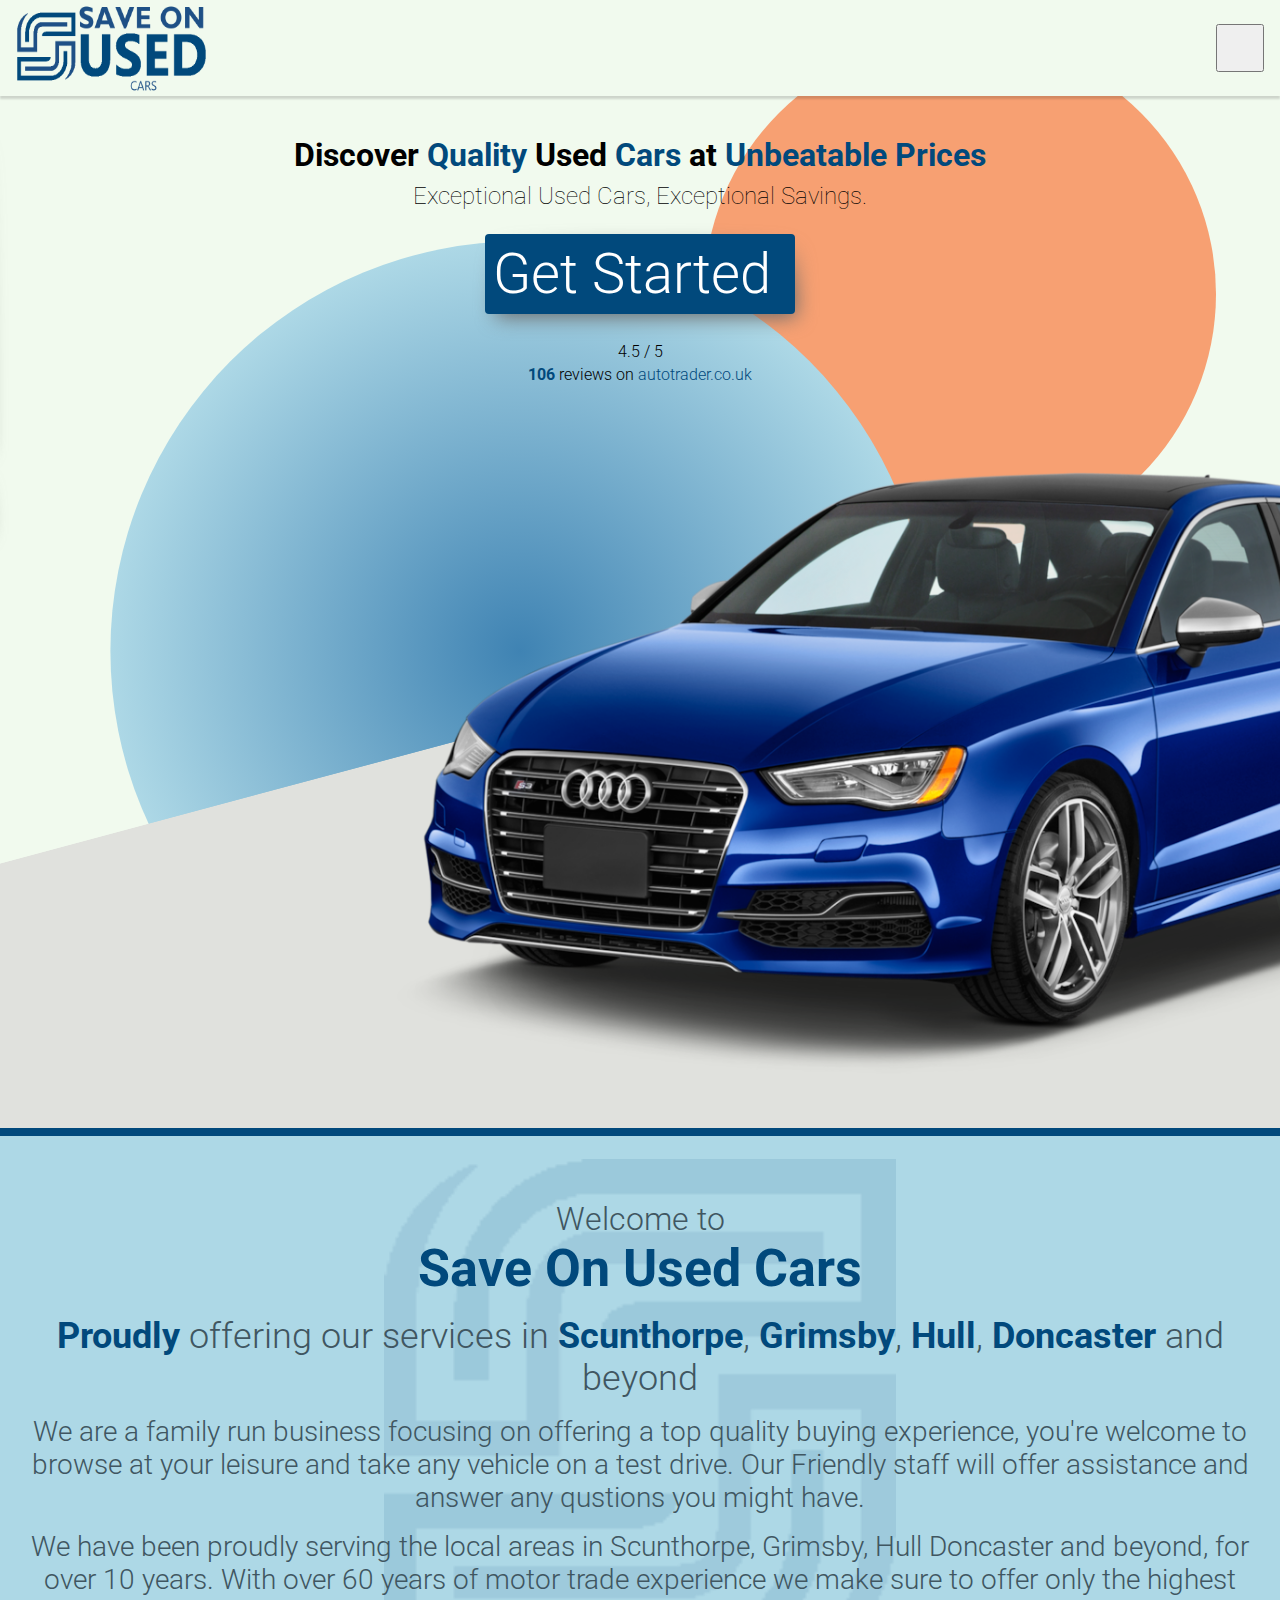
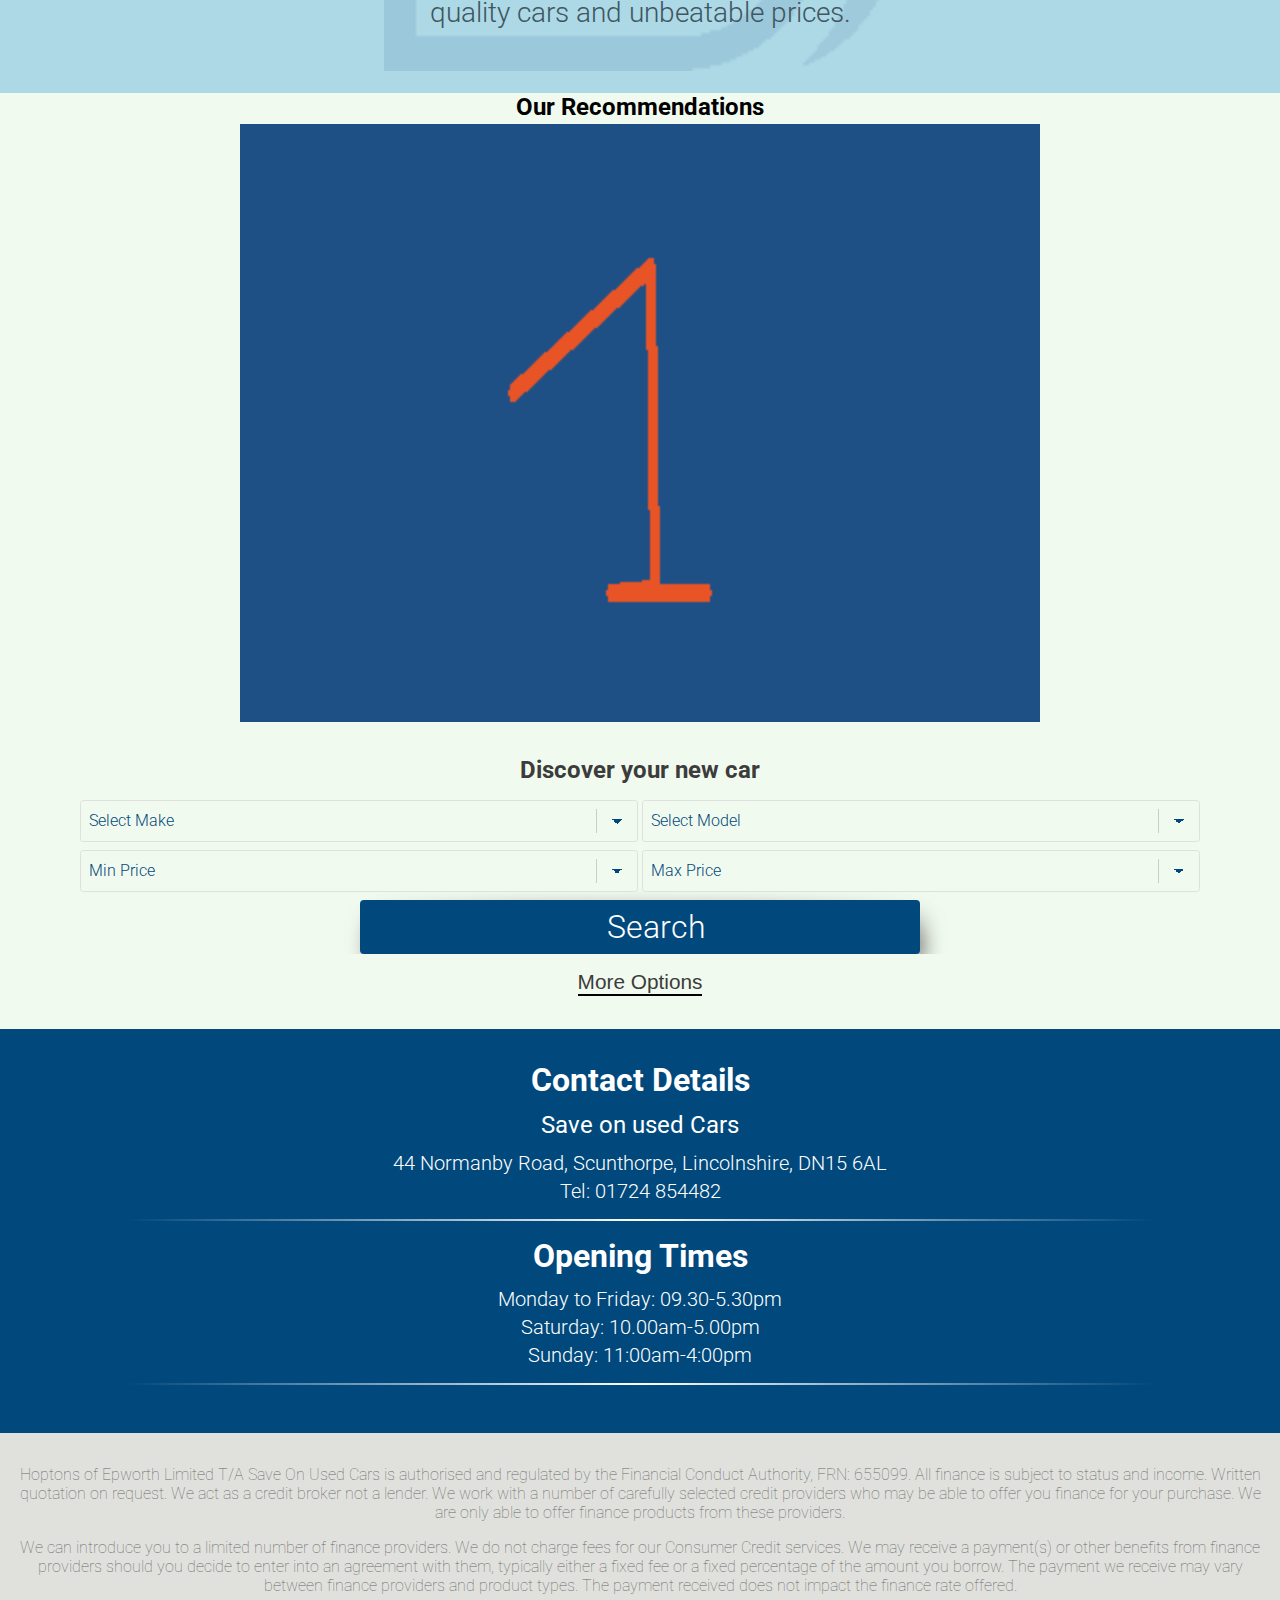
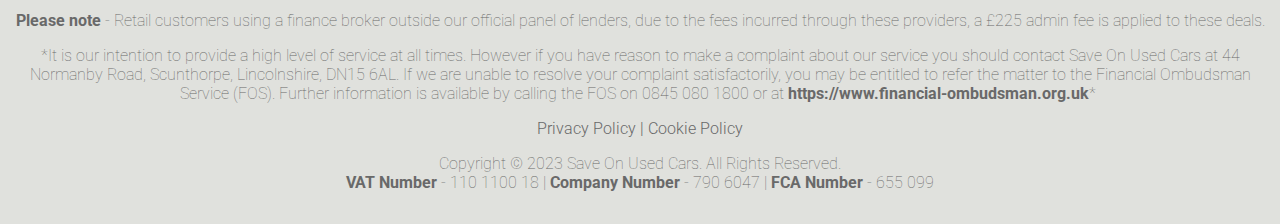
==== index.html @ ed20d9c0 "Created a way to load in and split json data into arrays of objects later used to initialise and dec" ====
<!DOCTYPE html>
<html lang="en">
  <head>
    <meta charset="UTF-8" />
    <meta name="viewport" content="width=device-width, initial-scale=1.0" />
    <title>Home</title>
    <link rel="stylesheet" href="./css/main.css" />
    <script type="module" src="./js/main.js" defer></script>
    <script type="module" src="./js/index.js" defer></script>
    <link
      rel="stylesheet"
      href="https://cdnjs.cloudflare.com/ajax/libs/font-awesome/6.4.0/css/all.min.css"
      integrity="sha512-iecdLmaskl7CVkqkXNQ/ZH/XLlvWZOJyj7Yy7tcenmpD1ypASozpmT/E0iPtmFIB46ZmdtAc9eNBvH0H/ZpiBw=="
      crossorigin="anonymous"
      referrerpolicy="no-referrer"
    />
  </head>
  <body>
    <main>
      <section class="heroSection">
        <div class="heroDecorations">
          <svg
            class="circleOne"
            viewBox="0 0 100 100"
            xmlns="http://www.w3.org/2000/svg"
          >
            <circle cx="50" cy="50" r="50" fill="#f7a072" />
          </svg>
        </div>
        <div class="heroHeadline">
          <h1>
            Discover <strong>Quality</strong> Used <strong>Cars</strong> at
            <strong>Unbeatable Prices</strong>
          </h1>
        </div>
        <div class="heroSubline">
          <h2>Exceptional Used Cars, Exceptional Savings.</h2>
        </div>
        <button class="heroCTAButton" href="#carSearchForm">
          <span>Get Started</span><i class="fa-solid fa-arrow-right-long"></i>
        </button>
        <div class="heroReviews">
          <div class="heroReviewsStars">
            <span class="numberOfStars"
              ><i class="fa-solid fa-star"></i><i class="fa-solid fa-star"></i
              ><i class="fa-solid fa-star"></i><i class="fa-solid fa-star"></i
              ><i class="fa-solid fa-star-half-stroke"></i
            ></span>
          </div>
          <div class="heroReviewsRating">
            <span class="ratings">4.5 / 5</span>
          </div>
          <div class="heroReviewsSiteNumber">
            <span class="reviewNumber"><strong>106</strong> reviews on </span
            ><a
              class="websiteLink"
              href="https://www.autotrader.co.uk/dealers/lincolnshire/scunthorpe/saveonusedcars-co-uk-140062#reviews-container"
              >autotrader.co.uk</a
            >
          </div>
        </div>
        <div class="heroImage">
          <img src="./img/BlueAudiS3.png" alt="Blue Audi S3" />
          <svg
            class="circleOne"
            viewBox="0 0 100 100"
            xmlns="http://www.w3.org/2000/svg"
          >
            <defs>
              <radialGradient
                id="myGradient"
                cx="50%"
                cy="50%"
                r="50%"
                fx="50%"
                fy="50%"
              >
                <stop offset="0%" style="stop-color: #044a7b" />
                <stop offset="0%" style="stop-color: #3f83b3" />
                <stop offset="100%" style="stop-color: #add8e6" />
              </radialGradient>
            </defs>
            <circle cx="50" cy="50" r="40" fill="url(#myGradient)" />
          </svg>
          <svg
            class="rectangleOne"
            viewBox="0 0 100 100"
            xmlns="http://www.w3.org/2000/svg"
          >
            <rect width="100px" height="100px" fill="#e0e1dd" />
          </svg>
        </div>
      </section>
      <section class="aboutUsSection">
        <div class="aboutDecorations">
          <img src="./img/SLogo.png" alt="SOUCLogo" />
        </div>
        <h1>
          <span>Welcome to</span><br />
          <strong>Save On Used Cars</strong>
        </h1>
        <h2>
          <strong>Proudly</strong> offering our services in
          <strong>Scunthorpe</strong>, <strong>Grimsby</strong>,
          <strong>Hull</strong>, <strong>Doncaster</strong> and beyond
        </h2>
        <p>
          We are a family run business focusing on offering a top quality buying
          experience, you're welcome to browse at your leisure and take any
          vehicle on a test drive. Our Friendly staff will offer assistance and
          answer any qustions you might have.
        </p>
        <p>
          We have been proudly serving the local areas in Scunthorpe, Grimsby,
          Hull Doncaster and beyond, for over 10 years. With over 60 years of
          motor trade experience we make sure to offer only the highest quality
          cars and unbeatable prices.
        </p>
      </section>
      <section class="carCarouselSection">
        <h2>Our Recommendations</h2>
        <div class="carCarousel" data-carousel>
          <button
            class="carousel-button carousel-button-left"
            data-carousel-button="prev"
          >
            <i class="fa-solid fa-chevron-left"></i>
          </button>
          <button
            class="carousel-button carousel-button-right"
            data-carousel-button="next"
          >
            <i class="fa-solid fa-chevron-right"></i>
          </button>
          <ul data-slides class="carousel"></ul>
        </div>
      </section>
      <section class="carSearchSection">
        <h2 class="carSearchHeader">Discover your new car</h2>
        <form action="" id="carSearchForm" class="carSearchForm"></form>
        <button class="carSearchMoreOptionsButton" optionsShown="false">
          More Options
        </button>
      </section>
      <section class="contactSection" id="contact">
        <div class="contactDetails">
          <h2>Contact Details</h2>
          <h3>Save on used Cars</h3>
          <p>44 Normanby Road, Scunthorpe, Lincolnshire, DN15 6AL</p>
          <p>Tel: 01724 854482</p>
        </div>
        <div class="openingTimes">
          <h2>Opening Times</h2>
          <p>Monday to Friday: 09.30-5.30pm</p>
          <p>Saturday: 10.00am-5.00pm</p>
          <p>Sunday: 11:00am-4:00pm</p>
        </div>
      </section>
      <section class="googleMapsLocation"></section>
    </main>
  </body>
</html>
---- css/main.css ----
@import url("https://fonts.googleapis.com/css2?family=Roboto:wght@300;400;700&display=swap");

:root {
  /* COLORS */
  /* bright set: */
  --colour-feta-white: #f1faee;
  --colour-pearlbush-grey: #e0e1dd;
  --colour-indigo-dye-blue: #01497c;
  /* Dark set */
  --colour-riverbed-blue: #405661;
  --colour-marble-blue: #597081;
  /* Current Colours*/
  --colour-main: var(--colour-feta-white);
  --colour-primary: var(--colour-pearlbush-grey);
  --colour-secondary: var(--colour-indigo-dye-blue);
  --color-text-main: black;
  --color-text-primary: black;
  --color-text-secondary: white;
  /* Fonts */
  --font-sm: 1rem;
  --font-med: 1.5rem;
  --font-lrg: 2rem;
  --font-xl: 3rem;
  --font-xxl: 4rem;

  --font-family-default: "Roboto", sans-serif;
}

/* @media (prefers-color-scheme: dark) {
  body {
    --colour-main: var(--colour-riverbed-blue);
    --colour-primary: var(--colour-marble-blue);
    --colour-secondary: var(--colour-indigo-dye-blue);
  }
} */
*,
*::before,
*::after {
  margin: 0;
  padding: 0;
  box-sizing: border-box;
}
html {
  scroll-behavior: smooth;
}

body {
  background-color: var(--colour-main);
  font-size: 16px;
  font-family: var(--font-family-default);
  overflow-x: hidden;
  font-weight: 300;
}
body strong {
  font-weight: 700;
}
body h1 {
  font-size: var(--font-lrg);
}
body h2 {
  font-size: var(--font-med);
}
body p {
  font-size: var(--font-sm);
}
/* header styles */
header {
  position: relative;
  z-index: 20;
  box-shadow: 0 3px 2px rgba(0, 0, 0, 0.15);
}
header nav.navBar {
  background-color: var(--colour-main);
  position: relative;
  display: flex;
  align-items: center;
  justify-content: space-between;
  padding: 0.5rem 1rem;
  width: 100%;
  max-height: 6rem;
}
header nav.navBar div.navBarLogo {
  aspect-ratio: 291/141;
  max-height: 6rem;
  max-width: 12rem;
  width: 25%;
}
header nav.navBar div.navBarLogo img {
  width: 100%;
  height: 100%;
}
header nav.navBar button.navBarExpandButton {
  aspect-ratio: 1/1;
  max-width: 3rem;
  width: 100%;
}
ul.navLinks {
  position: absolute;
  z-index: 1;
  top: 100%;
  text-decoration: none;
  list-style: none;
  display: grid;
  grid-template-rows: 1fr 12fr;
  grid-auto-columns: 1fr;
  gap: 1rem;
  padding: 2rem 1rem;
  height: 100vh;
  width: 80%;
  left: -80%;
  background-color: var(--colour-primary);
  transition: left 0.25s linear;
}
ul.navLinks.open {
  left: 0;
}
ul.navLinks li {
  background: var(--colour-main);
  width: 100%;
  aspect-ratio: 1/1;
  border-radius: 0.3rem;
  position: relative;
  display: flex;
}
/* ul.navLinks li:first-child a,
ul.navLinks li:nth-child(3) a {
  align-items: ;
} */
ul.navLinks li:last-child {
  width: 100%;
  height: max(4rem, calc(4vw + 1rem));
  padding: 0.5rem;
  grid-column: span 3;
}
ul.navLinks li::before {
  content: "";
  position: absolute;
  inset: 5px;
  transform: translate(6px, 8px);
  z-index: -1;
  background: radial-gradient(ellipse at bottom, dimgray 70%, transparent);
  filter: blur(10px);
}
ul.navLinks li i.icon {
  position: absolute;
  inset: calc(60% - 7vw) 0 0 0;
  text-align: center;
  font-size: 7vw;
  color: var(--colour-secondary);
}

ul.navLinks li ul.navBarShowroomLinks {
  display: none;
}
ul.navLinks li a,
ul.navLinks li span {
  position: absolute;
  text-align: center;
  inset: 0;
  display: flex;
  align-items: end;
  justify-content: center;
  font-size: 4vw;
  color: var(--color-text-primary);
  font-weight: lighter;
  text-decoration: none;
  cursor: pointer;
}
ul.navLinks li span {
  align-items: center;
  font-size: max(4vw, var(--font-lrg));
}

/* end of header styles */

/* main styles */
main {
  position: relative;
  left: 0;
  transition: left 0.25s linear;
  min-height: 100vh;
  width: 100%;
  background: var(--colour-main);
}
main.navLinksisOpen {
  left: 80%;
}
main div.mainBlurMask {
  display: none;
  position: absolute;
  inset: 0;
  transition: opacity 0.25s;
  opacity: 0;
  z-index: 10;
  backdrop-filter: blur(4px);
}
main div.mainBlurMask.on {
  opacity: 1;
  display: block;
}
main div.headerLocationInfo {
  background-color: var(--colour-primary);
  width: 100%;
  height: fit-content;
  padding: 0.2rem;
  position: relative;
  z-index: 9;
}
main section.heroSection {
  height: fit-content;
  padding: 2rem 0.5rem;
  position: relative;
  display: flex;
  flex-direction: column;
  align-items: center;
  gap: 0.5rem;
  z-index: 5;
  overflow: hidden;
}
main section.heroSection div.heroDecorations {
  position: relative;
  z-index: -10;
}
main section.heroSection div.heroDecorations svg.circleOne {
  position: absolute;
  z-index: -5;
  width: 40vw;
  left: 5vw;
  top: -7vw;
}

main section.heroSection h2,
p {
  font-weight: lighter;
}
main section.heroSection h1 {
  font-weight: 5f00;
  text-align: center;
}
main section.heroSection h1 strong {
  font-weight: 700;
  color: var(--colour-indigo-dye-blue);
}
main section.heroSection h2 {
  text-align: center;
  padding: 0 0.5rem;
}
main section.heroSection button.heroCTAButton {
  position: relative;
  max-width: 25rem;
  height: max(4rem, calc(4vw + 1rem));
  max-height: 5.25rem;
  padding: 4vw 0.5rem;
  margin-top: 1rem;
  font-size: max(var(--font-lrg), calc(4vw + 1rem));
  font-family: var(--font-family-default);
  font-weight: 300;
  border: none;
  background: var(--colour-secondary);
  color: var(--color-text-secondary);
  border-radius: 4px;
  display: flex;
  gap: 1rem;
  align-items: center;
  transition: all 0.3s linear;
  cursor: pointer;
}
@media screen and (min-width: 64rem) {
  main section.heroSection button.heroCTAButton {
    font-size: 3.5rem;
    padding: 2.5rem 0.5rem;
  }
}
main section.heroSection button.heroCTAButton::before {
  content: "";
  position: absolute;
  inset: 5px;
  transform: translate(6px, 8px);
  z-index: -1;
  background: radial-gradient(ellipse at bottom, dimgray 70%, transparent);
  filter: blur(10px);
}
main section.heroSection button.heroCTAButton:hover {
  background-color: #405661;
  scale: 1.1;
}
main section.heroSection div.heroReviews {
  margin-top: 1rem;
  font-size: var(--font-sm);
  display: flex;
  flex-direction: column;
  align-items: center;
  gap: 0.25rem;
}
main section.heroSection div.heroReviews span.numberOfStars {
  color: orange;
}
main
  section.heroSection
  div.heroReviews
  div.heroReviewsSiteNumber
  a.websiteLink,
main section.heroSection div.heroReviews span strong {
  color: var(--colour-secondary);
}
main
  section.heroSection
  div.heroReviews
  div.heroReviewsSiteNumber
  a.websiteLink {
  text-decoration: none;
}
main section.heroSection div.heroImage {
  margin-top: 2rem;
  position: relative;
  aspect-ratio: 1.5/1;
  width: 100%;
  max-height: 42rem;
  overflow: hidden-x;
  z-index: -2;
}
main section.heroSection div.heroImage img:first-child {
  position: absolute;
  width: 130%;
  max-width: 79rem;
  right: max(-35%, -20.5rem);
  height: 130%;
  max-height: 53rem;
  bottom: -15%;
  z-index: 1;
  visibility: visible;
}

main section.heroSection div.heroImage svg.circleOne {
  width: 100vw;
  max-width: 64rem;
  position: absolute;
  left: min(0%, 19.2rem);
  bottom: -10%;
  z-index: -1;
}
main section.heroSection div.heroImage svg.rectangleOne {
  width: 115vw;
  max-width: 98rem;
  position: absolute;
  bottom: max(-85vw, -86rem);
  z-index: -1;
  right: max(-10%, -11rem);
  transform: rotate(75deg);
}
main section.aboutUsSection {
  position: relative;
  z-index: 5;
  background-color: lightblue;
  padding: 4rem 1rem;
  display: flex;
  flex-direction: column;
  gap: 1rem;
  border-top: 0.5rem solid var(--colour-secondary);
}
main section.aboutUsSection div.aboutDecorations {
  position: absolute;
  inset: 0;
  display: flex;
  align-items: center;
  justify-content: center;
  overflow: hidden;
  max-width: 64rem;
  margin: auto;
}
main section.aboutUsSection div.aboutDecorations img {
  aspect-ratio: 1/1;
  width: min(70vw, 70vh);
  max-width: 32rem;
  z-index: -1;
  opacity: 0.1;
}
main section.aboutUsSection h1,
main section.aboutUsSection h2,
main section.aboutUsSection p {
  color: var(--colour-riverbed-blue);
  text-align: center;
  font-weight: 300;
  width: 100%;
  max-width: 82rem;
  padding: 0 0.5rem;
  margin: auto;
}
main section.aboutUsSection h1 strong,
main section.aboutUsSection h2 strong {
  color: var(--colour-secondary);
}
main section.aboutUsSection h1 strong {
  font-size: calc(var(--font-xl) + 0.25rem);
}
main section.aboutUsSection h2 {
  font-size: calc(var(--font-lrg) + 0.25rem);
}

main section.aboutUsSection p {
  font-size: calc(var(--font-med) + 0.25rem);
}

main section.carSearchSection {
  padding: 2rem 1rem;
  display: flex;
  flex-direction: column;
  gap: 1rem;
  align-items: center;
  height: 305px;
  transition: height 0.25s linear;
}
main section.carSearchSection h2 {
  color: #3c3c3c;
}
main section.carSearchSection form.carSearchForm {
  display: grid;
  width: 100%;
  grid-template-columns: 1fr 1fr;
  row-gap: 0.5rem;
  column-gap: 0.25rem;
  max-width: 70rem;
  position: relative;
  z-index: 5;
  overflow: hidden;
  height: 154px;
  transition: height 0.25s ease-in-out;
}

main section.carSearchSection button.carSearchMoreOptionsButton {
  outline: none;
  border: none;
  background: none;
  font-size: calc(var(--font-med) - 0.2rem);
  border-bottom: 2px solid black;
  color: #3c3c3c;
}
main section.carSearchSection button.carSearchMoreOptionsButton:hover {
  border-bottom: 2px solid var(--colour-secondary);
  color: var(--colour-secondary);
}
select {
  display: inline-block;
  font: inherit;
  line-height: 1.5;
  margin: 0;
  -webkit-box-sizing: border-box;
  -moz-box-sizing: border-box;
  box-sizing: border-box;
  appearance: none;
  -webkit-appearance: none;
  -moz-appearance: none;
}
main section.carSearchSection form.carSearchForm select {
  padding: 0.5rem;
  border-radius: 0.2rem;
  border: 1px solid var(--colour-primary);
  background: var(--colour-main);
  color: var(--colour-secondary);
  font-weight: 300;
  font-family: var(--font-family-default);
  cursor: pointer;
  position: relative;
}
main section.carSearchSection form.carSearchForm select {
  background-image: linear-gradient(
      45deg,
      transparent 50%,
      var(--colour-secondary) 50%
    ),
    linear-gradient(135deg, var(--colour-secondary) 50%, transparent 50%),
    linear-gradient(to right, #ccc, #ccc);
  background-position: calc(100% - 20px) calc(1em + 2px),
    calc(100% - 15px) calc(1em + 2px), calc(100% - 2.5em) 0.5em;
  background-size: 5px 5px, 5px 5px, 1px 1.5em;
  background-repeat: no-repeat;
}
main section.carSearchSection form.carSearchForm select:focus {
  color: var(--colour-secondary);
}

main section.carSearchSection form.carSearchForm select:focus {
  background-image: linear-gradient(
      45deg,
      var(--colour-secondary) 50%,
      transparent 50%
    ),
    linear-gradient(135deg, transparent 50%, var(--colour-secondary) 50%),
    linear-gradient(to right, #ccc, #ccc);
  background-position: calc(100% - 15px) 1em, calc(100% - 20px) 1em,
    calc(100% - 2.5em) 0.5em;
  background-size: 5px 5px, 5px 5px, 1px 1.5em;
  background-repeat: no-repeat;
  border-color: var(--colour-secondary);
  outline: 0;
}
main section.carSearchSection form.carSearchForm select[lastElement] {
  grid-column: span 2;
  max-width: 35rem;
  width: 100%;
  margin: auto;
}
main section.carSearchSection form.carSearchForm select option {
  font-weight: normal;
  display: block;
  white-space-collapse: collapse;
  text-wrap: nowrap;
  padding: 0.25rem;
}
main section.carSearchSection form.carSearchForm button {
  font-family: var(--font-family-default);
  font-weight: 300;
  border: none;
  background: var(--colour-secondary);
  color: var(--color-text-secondary);
  border-radius: 4px;
  display: flex;
  gap: 2rem;
  align-items: center;
  justify-content: center;
  width: 100%;
  grid-column: span 2;
  transition: all 0.3s linear;
  cursor: pointer;
  padding: 0.5rem;
  font-size: var(--font-lrg);
  max-width: 35rem;
  margin: auto;
  position: relative;
}
main section.carSearchSection form.carSearchForm button::before {
  content: "";
  position: absolute;
  inset: 2px;
  transform: translate(6px, 8px);
  z-index: -1;
  background: radial-gradient(ellipse at bottom, dimgray 70%, transparent);
  filter: blur(10px);
}
main section.contactSection {
  background: var(--colour-secondary);
  display: grid;
  grid: auto;
  color: var(--color-text-secondary);
  padding: 2rem 0;
  position: relative;
  z-index: 5;
}
main section.contactSection div {
  width: 100%;
  max-width: 64rem;
  margin: auto;
  display: flex;
  flex-direction: column;
  gap: 0.25rem;
  align-items: center;
  text-align: center;
  border-bottom: 2px solid var(--color-text-secondary);
  border-image-slice: 1;
  border-image-source: linear-gradient(
    to right,
    transparent,
    var(--color-text-secondary),
    transparent
  );
  margin-bottom: 1rem;
}

main section.contactSection div h2,
main section.contactSection div h3 {
  margin-bottom: 0.5rem;
}
main section.contactSection div p:last-child {
  margin-bottom: 1rem;
}
main section.contactSection div h2 {
  font-size: var(--font-lrg);
  font-weight: 700;
}
main section.contactSection div h3 {
  font-size: var(--font-med);
  font-weight: 400;
}
main section.contactSection div p {
  font-size: calc(var(--font-sm) + 0.25rem);
  font-weight: 300;
}
main section.carCarouselSection {
  display: grid;
  grid-template-columns: 1fr;
  gap: 0.2rem;
  align-items: center;
  place-items: center;
}
main section.carCArouselSection h1 {
  text-align: center;
}
main section.carCarouselSection div.carCarousel {
  position: relative;
  width: 100%;
  max-width: 50rem;
  aspect-ratio: 4/3;
  z-index: 5;
}
main section.carCarouselSection div.carCarousel button.carousel-button {
  position: absolute;
  z-index: 5;
  font-size: 4rem;
  line-height: 25px;
  width: 100%;
  max-width: 4rem;
  background-color: transparent;
  border: 2px solid transparent;
  backdrop-filter: blur(0px);
  height: 100%;
  color: transparent;
  transition: backdrop-filter 0.64s, border 0.64s, color 0.96s;
}
main section.carCarouselSection div.carCarousel button.carousel-button:hover {
  border: 2px solid var(--colour-marble-blue);
  backdrop-filter: blur(3px);
  color: azure;
}
main section.carCarouselSection div.carCarousel button.carousel-button-right {
  right: 0%;
}
main section.carCarouselSection div.carCarousel ul.carousel {
  width: 100%;
  aspect-ratio: 4/3;

  position: relative;
  display: flex;
  align-items: center;
  justify-content: center;
  overflow: hidden;
}
/* @media screen and (min-width: 64rem) {
  main section.carCarouselSection div.carCarousel ul.carousel {
    overflow: visible;
  }
} */

main section.carCarouselSection div.carCarousel li.carCard {
  position: absolute;
  width: 100%;
  left: -100%;
  opacity: 0;
  z-index: -3;
  transition: opacity 1ms, left 650ms;
}
main section.carCarouselSection div.carCarousel li.carCard::before {
  position: absolute;
  color: aliceblue;
  inset: 0 0 100% 0;
  opacity: 1;
  background-color: #40566195;
  display: flex;
  font-size: var(--font-lrg);
  flex-direction: column;
  align-items: center;
  padding-top: 0.35rem;
  justify-content: start;
  transition: inset 0.5s linear;
}
main section.carCarouselSection div.carCarousel li.carCard:hover::before {
  position: absolute;
  inset: 0;
  content: attr(cartitle);
  color: aliceblue;
  opacity: 1;
  background-color: #40566195;
  display: flex;
  font-size: var(--font-lrg);
  flex-direction: column;
  align-items: center;
  padding-top: 0.35rem;
  justify-content: start;
}
main section.carCarouselSection div.carCarousel li.carCard[data-active] {
  left: 0;
  opacity: 1;
  z-index: 1;
}

main
  section.carCarouselSection
  div.carCarousel
  li.carCard[data-direction="right"] {
  left: -100%;
  opacity: 1;
  z-index: -1;
  /*   scale: 0.96;
  opacity: 0.6; */
}
main
  section.carCarouselSection
  div.carCarousel
  li.carCard[data-direction="left"] {
  left: 100%;
  opacity: 1;
  z-index: -1;
  /* scale: 0.96;
  opacity: 0.6; */
}
main section.carCarouselSection div.carCarousel li.carCard[data-transition] {
  z-index: 2;
}
main section.carCarouselSection div.carCarousel li.carCard a {
  position: absolute;
  display: block;
  inset: 0;
  z-index: 0;
}
main section.carCarouselSection div.carCarousel li.carCard img {
  width: 100%;
}

/* end of main styles */
/* footer styles*/
footer section.footerGrid {
  display: grid;
  gap: 1rem;
  grid-template-columns: 1fr;
  position: relative;
  padding: 2rem 0.5rem;
  z-index: 5;
  text-align: center;
  background-color: var(--colour-primary);
}
footer section.footerGrid,
footer section.footerGrid * {
  color: dimgray;
  text-decoration: none;
}
/* footerGrid */
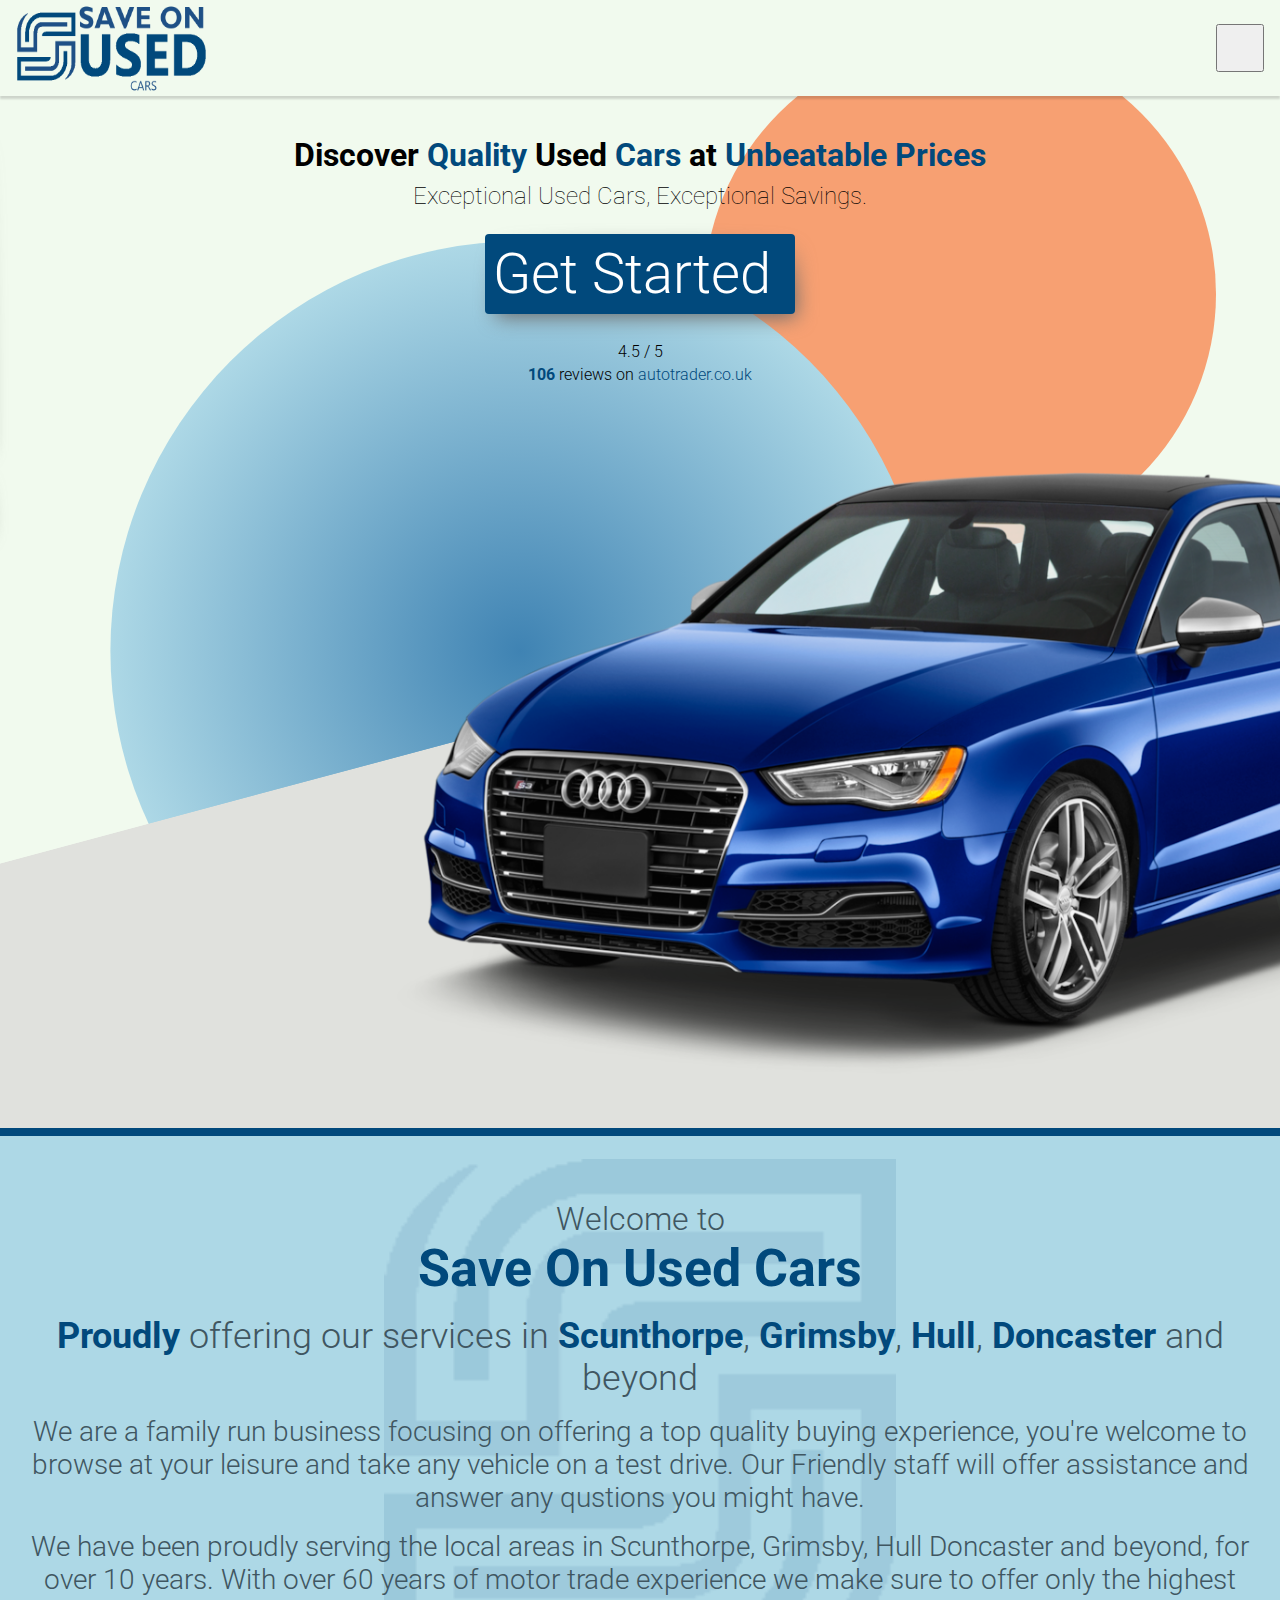
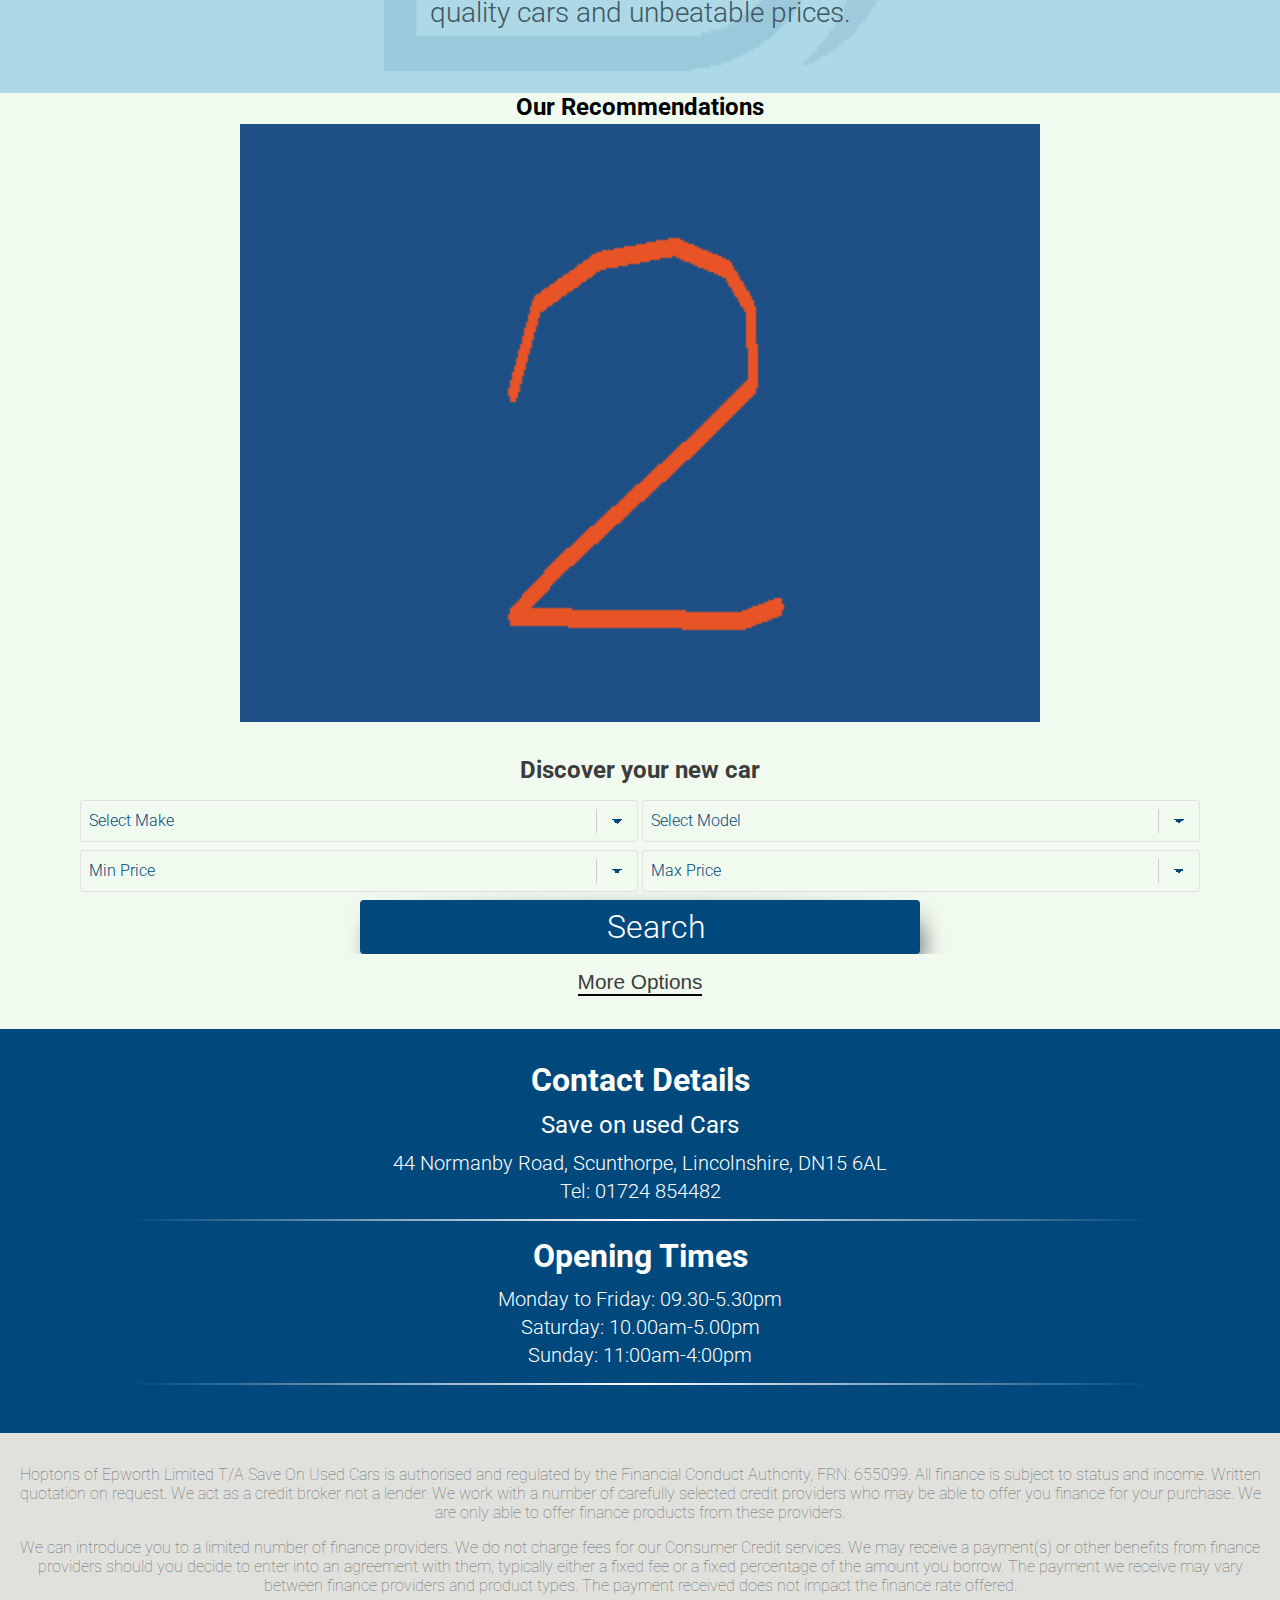
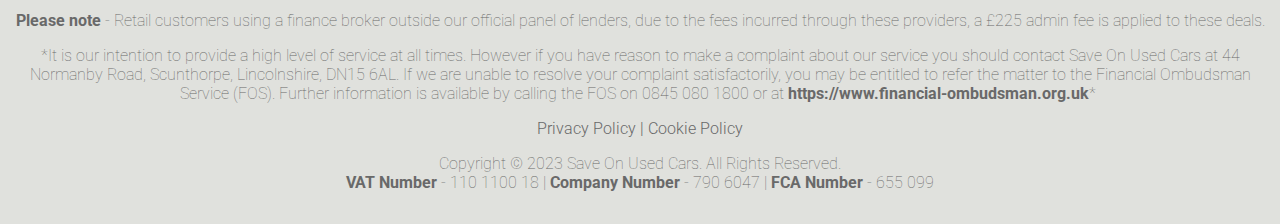
==== commit b2a2d1a6: "Big Changes made to file structure, finished sort and filter, revisited and began to refactor carSea" ====
--- a/index.html
+++ b/index.html
@@ -6,7 +6,7 @@
     <title>Home</title>
     <link rel="stylesheet" href="./css/main.css" />
     <script type="module" src="./js/main.js" defer></script>
-    <script type="module" src="./js/index.js" defer></script>
+    <script type="module" src="./js/pages/index.js" defer></script>
     <link
       rel="stylesheet"
       href="https://cdnjs.cloudflare.com/ajax/libs/font-awesome/6.4.0/css/all.min.css"
@@ -36,8 +36,9 @@
         <div class="heroSubline">
           <h2>Exceptional Used Cars, Exceptional Savings.</h2>
         </div>
-        <button class="heroCTAButton" href="#carSearchForm">
-          <span>Get Started</span><i class="fa-solid fa-arrow-right-long"></i>
+        <button class="heroCTAButton">
+          <a href="#carSearchForm"></a> <span>Get Started</span
+          ><i class="fa-solid fa-arrow-right-long"></i>
         </button>
         <div class="heroReviews">
           <div class="heroReviewsStars">
@@ -60,7 +61,7 @@
           </div>
         </div>
         <div class="heroImage">
-          <img src="./img/BlueAudiS3.png" alt="Blue Audi S3" />
+          <img src="./assets/images/BlueAudiS3.png" alt="Blue Audi S3" />
           <svg
             class="circleOne"
             viewBox="0 0 100 100"
@@ -93,7 +94,7 @@
       </section>
       <section class="aboutUsSection">
         <div class="aboutDecorations">
-          <img src="./img/SLogo.png" alt="SOUCLogo" />
+          <img src="./assets/images/SLogo.png" alt="SOUCLogo" />
         </div>
         <h1>
           <span>Welcome to</span><br />
--- a/css/main.css
+++ b/css/main.css
@@ -84,6 +84,11 @@
   max-height: 6rem;
   max-width: 12rem;
   width: 25%;
+  position: relative;
+}
+header nav.navBar div.navBarLogo a {
+  position: absolute;
+  inset: 0;
 }
 header nav.navBar div.navBarLogo img {
   width: 100%;
@@ -265,6 +270,10 @@
   transition: all 0.3s linear;
   cursor: pointer;
 }
+main section.heroSection button.heroCTAButton a {
+  position: absolute;
+  inset: 0;
+}
 @media screen and (min-width: 64rem) {
   main section.heroSection button.heroCTAButton {
     font-size: 3.5rem;
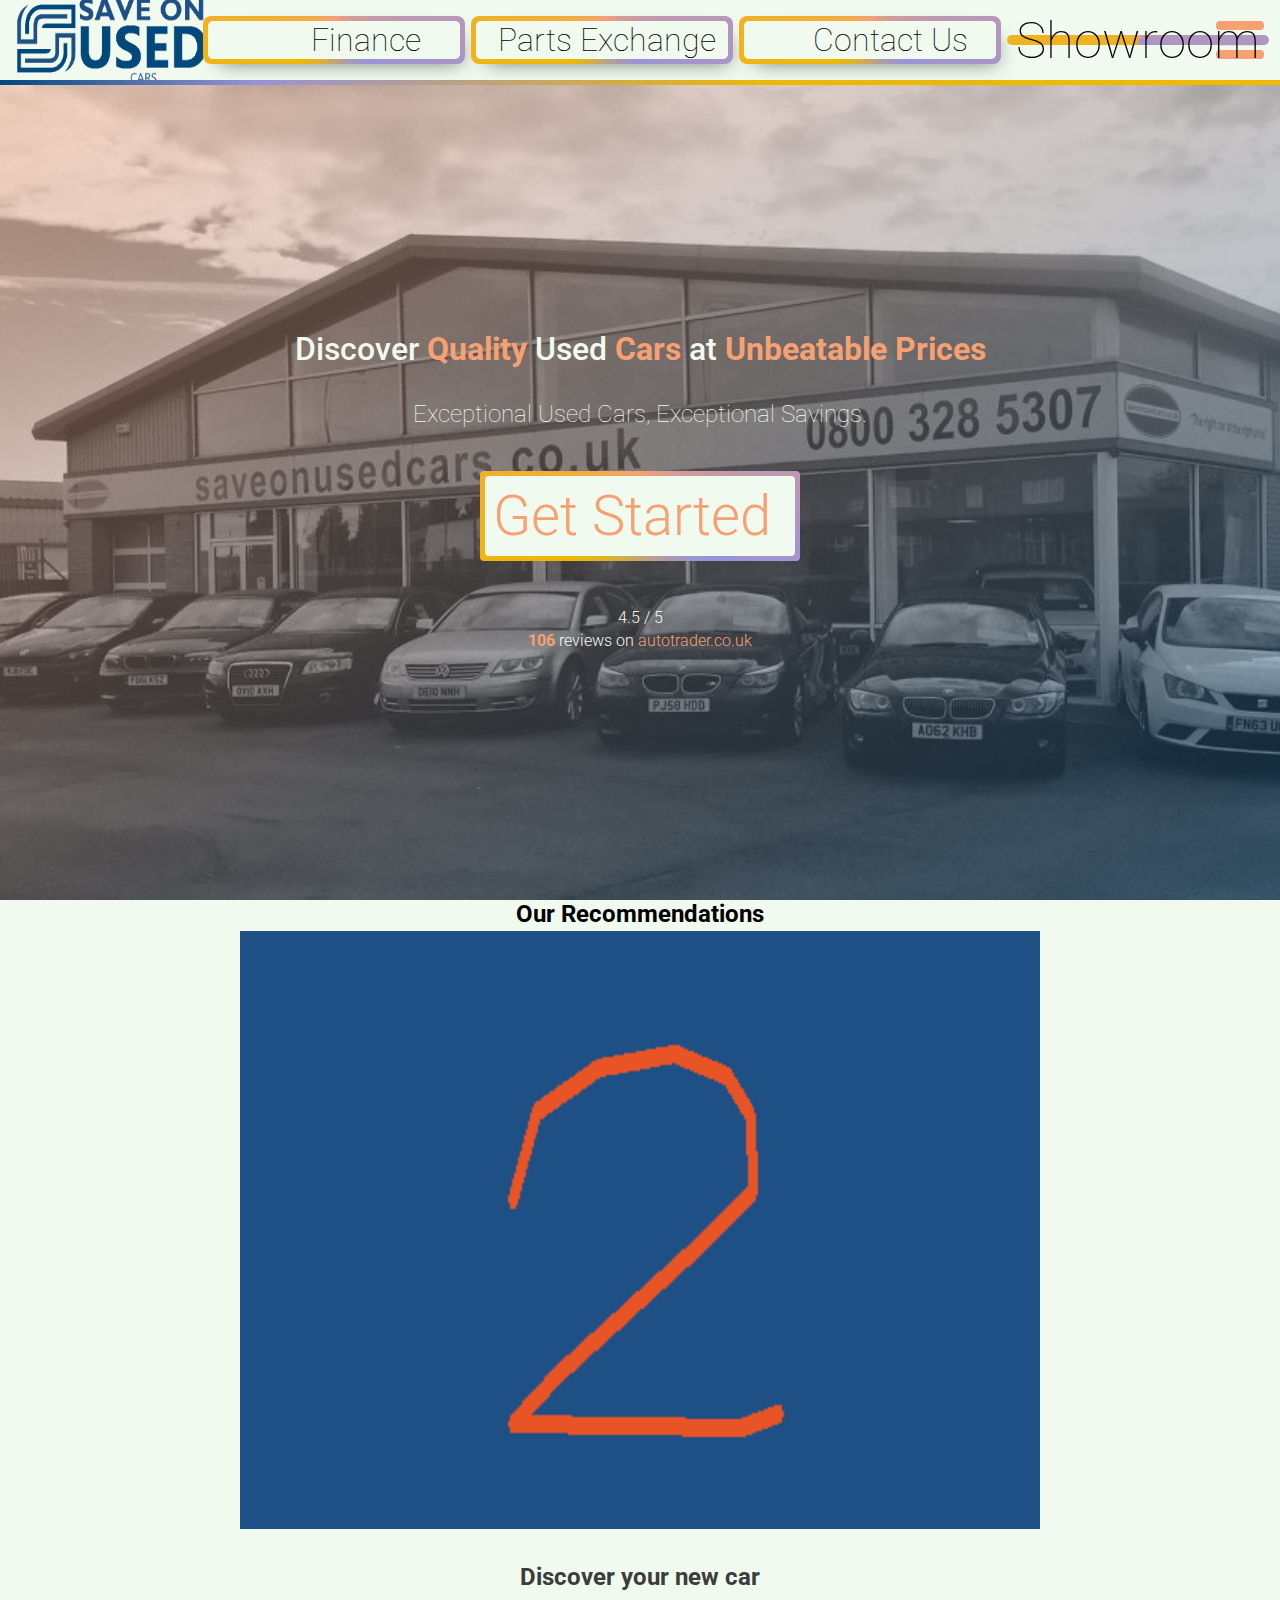
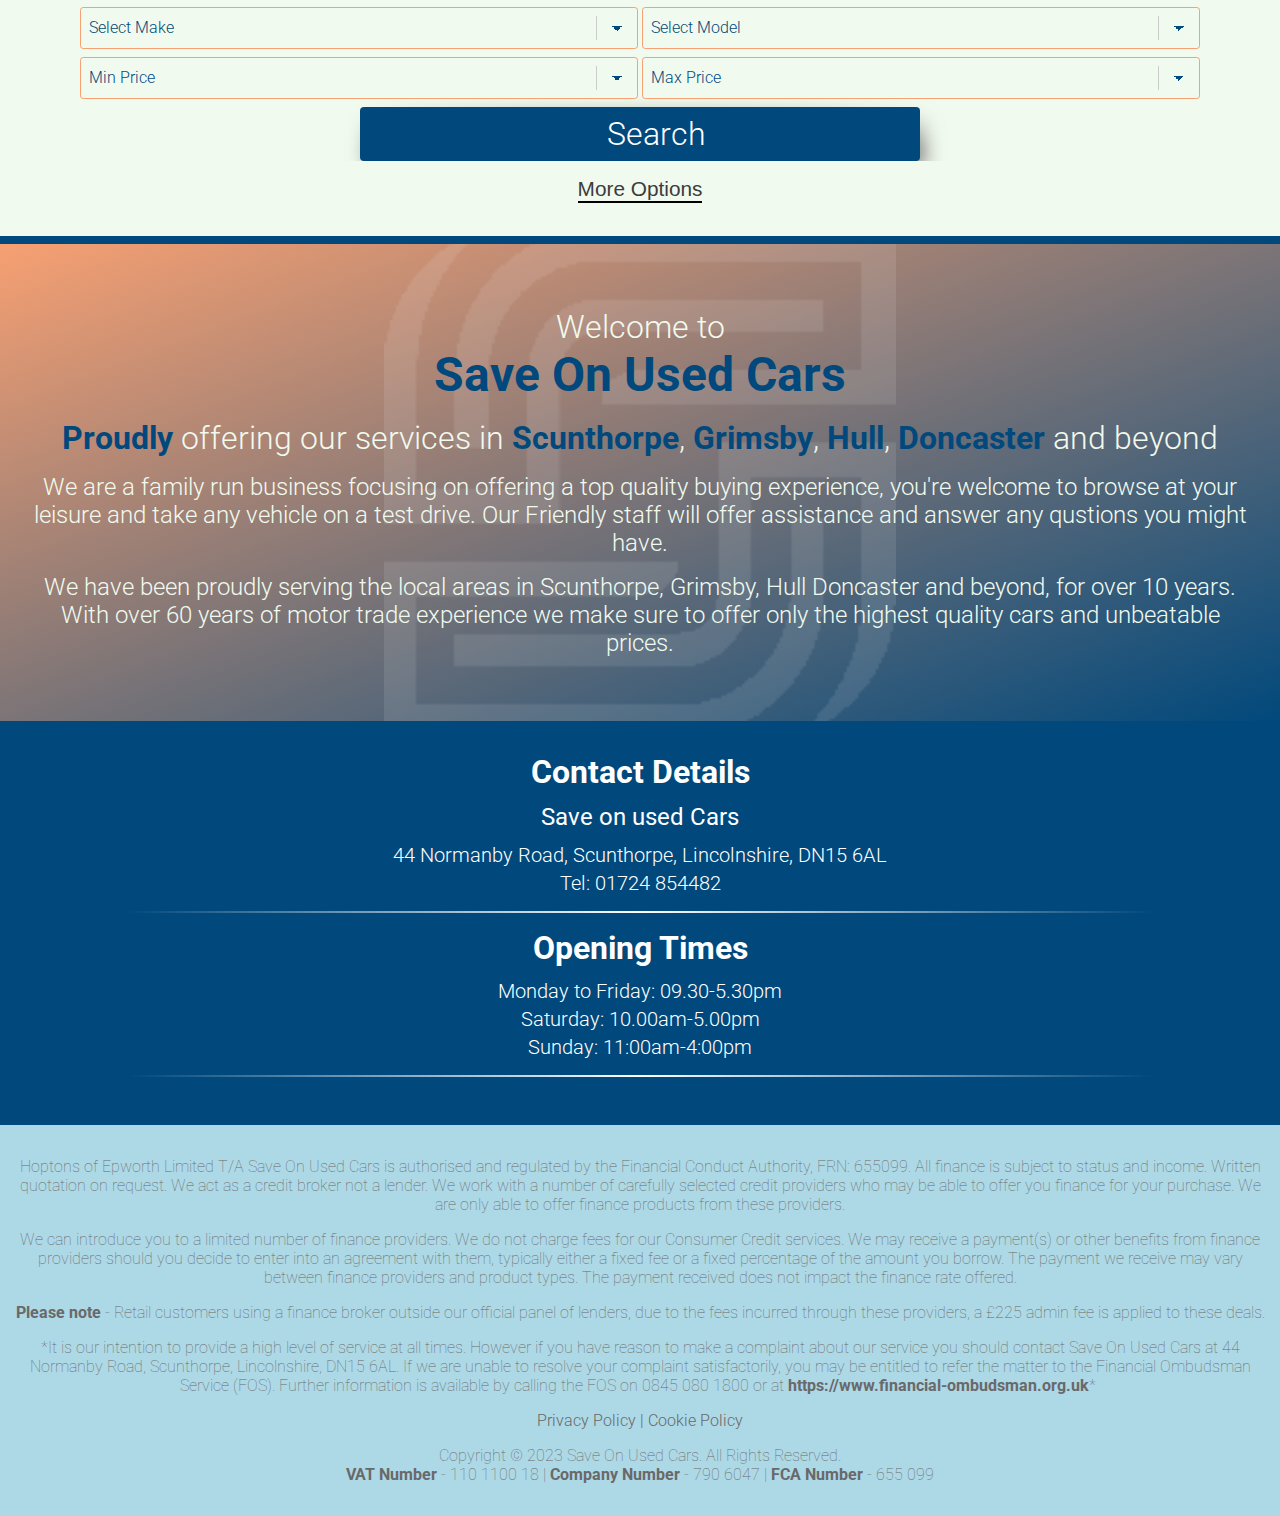
==== commit 64afd892: "lazy commit" ====
--- a/index.html
+++ b/index.html
@@ -5,6 +5,7 @@
     <meta name="viewport" content="width=device-width, initial-scale=1.0" />
     <title>Home</title>
     <link rel="stylesheet" href="./css/main.css" />
+    <link rel="stylesheet" href="./css/home.css" />
     <script type="module" src="./js/main.js" defer></script>
     <script type="module" src="./js/pages/index.js" defer></script>
     <link
@@ -18,7 +19,7 @@
   <body>
     <main>
       <section class="heroSection">
-        <div class="heroDecorations">
+        <!-- <div class="heroDecorations">
           <svg
             class="circleOne"
             viewBox="0 0 100 100"
@@ -26,7 +27,7 @@
           >
             <circle cx="50" cy="50" r="50" fill="#f7a072" />
           </svg>
-        </div>
+        </div> -->
         <div class="heroHeadline">
           <h1>
             Discover <strong>Quality</strong> Used <strong>Cars</strong> at
@@ -37,7 +38,7 @@
           <h2>Exceptional Used Cars, Exceptional Savings.</h2>
         </div>
         <button class="heroCTAButton">
-          <a href="#carSearchForm"></a> <span>Get Started</span
+          <a href="./showroom.html"></a> <span>Get Started</span
           ><i class="fa-solid fa-arrow-right-long"></i>
         </button>
         <div class="heroReviews">
@@ -61,8 +62,8 @@
           </div>
         </div>
         <div class="heroImage">
-          <img src="./assets/images/BlueAudiS3.png" alt="Blue Audi S3" />
-          <svg
+          <img src="./assets/images/SaveOnUsedCars.jpg" alt="saveonusedcars " />
+          <!-- <svg
             class="circleOne"
             viewBox="0 0 100 100"
             xmlns="http://www.w3.org/2000/svg"
@@ -82,41 +83,8 @@
               </radialGradient>
             </defs>
             <circle cx="50" cy="50" r="40" fill="url(#myGradient)" />
-          </svg>
-          <svg
-            class="rectangleOne"
-            viewBox="0 0 100 100"
-            xmlns="http://www.w3.org/2000/svg"
-          >
-            <rect width="100px" height="100px" fill="#e0e1dd" />
-          </svg>
+          </svg> -->
         </div>
-      </section>
-      <section class="aboutUsSection">
-        <div class="aboutDecorations">
-          <img src="./assets/images/SLogo.png" alt="SOUCLogo" />
-        </div>
-        <h1>
-          <span>Welcome to</span><br />
-          <strong>Save On Used Cars</strong>
-        </h1>
-        <h2>
-          <strong>Proudly</strong> offering our services in
-          <strong>Scunthorpe</strong>, <strong>Grimsby</strong>,
-          <strong>Hull</strong>, <strong>Doncaster</strong> and beyond
-        </h2>
-        <p>
-          We are a family run business focusing on offering a top quality buying
-          experience, you're welcome to browse at your leisure and take any
-          vehicle on a test drive. Our Friendly staff will offer assistance and
-          answer any qustions you might have.
-        </p>
-        <p>
-          We have been proudly serving the local areas in Scunthorpe, Grimsby,
-          Hull Doncaster and beyond, for over 10 years. With over 60 years of
-          motor trade experience we make sure to offer only the highest quality
-          cars and unbeatable prices.
-        </p>
       </section>
       <section class="carCarouselSection">
         <h2>Our Recommendations</h2>
@@ -143,6 +111,32 @@
           More Options
         </button>
       </section>
+      <section class="aboutUsSection">
+        <div class="aboutDecorations">
+          <img src="./assets/images/SLogoWhite.png" alt="SOUCLogo" />
+        </div>
+        <h1>
+          <span>Welcome to</span><br />
+          <strong>Save On Used Cars</strong>
+        </h1>
+        <h2>
+          <strong>Proudly</strong> offering our services in
+          <strong>Scunthorpe</strong>, <strong>Grimsby</strong>,
+          <strong>Hull</strong>, <strong>Doncaster</strong> and beyond
+        </h2>
+        <p>
+          We are a family run business focusing on offering a top quality buying
+          experience, you're welcome to browse at your leisure and take any
+          vehicle on a test drive. Our Friendly staff will offer assistance and
+          answer any qustions you might have.
+        </p>
+        <p>
+          We have been proudly serving the local areas in Scunthorpe, Grimsby,
+          Hull Doncaster and beyond, for over 10 years. With over 60 years of
+          motor trade experience we make sure to offer only the highest quality
+          cars and unbeatable prices.
+        </p>
+      </section>
       <section class="contactSection" id="contact">
         <div class="contactDetails">
           <h2>Contact Details</h2>
--- a/css/main.css
+++ b/css/main.css
@@ -6,12 +6,16 @@
   --colour-feta-white: #f1faee;
   --colour-pearlbush-grey: #e0e1dd;
   --colour-indigo-dye-blue: #01497c;
+  --colour-atomic-tangerine-orange: #f7a072;
+  --colour-saffron-yellow: #eeb902;
+  --colour-tropical-indigo-purple: #9893da;
+
   /* Dark set */
   --colour-riverbed-blue: #405661;
   --colour-marble-blue: #597081;
   /* Current Colours*/
   --colour-main: var(--colour-feta-white);
-  --colour-primary: var(--colour-pearlbush-grey);
+  --colour-primary: var(--colour-atomic-tangerine-orange);
   --colour-secondary: var(--colour-indigo-dye-blue);
   --color-text-main: black;
   --color-text-primary: black;
@@ -64,11 +68,28 @@
   font-size: var(--font-sm);
 }
 /* header styles */
+
 header {
   position: relative;
   z-index: 20;
-  box-shadow: 0 3px 2px rgba(0, 0, 0, 0.15);
-}
+  height: 5rem;
+}
+header::before {
+  content: "";
+  position: absolute;
+  top: 100%;
+  left: 0;
+  width: 100%;
+  height: 5px;
+  background: linear-gradient(
+    to right,
+    var(--colour-indigo-dye-blue),
+    var(--colour-tropical-indigo-purple) 20%,
+    var(--colour-saffron-yellow) 60%
+  );
+  z-index: 1;
+}
+
 header nav.navBar {
   background-color: var(--colour-main);
   position: relative;
@@ -77,7 +98,7 @@
   justify-content: space-between;
   padding: 0.5rem 1rem;
   width: 100%;
-  max-height: 6rem;
+  height: 100%;
 }
 header nav.navBar div.navBarLogo {
   aspect-ratio: 291/141;
@@ -94,10 +115,52 @@
   width: 100%;
   height: 100%;
 }
-header nav.navBar button.navBarExpandButton {
+button.navBarExpandButton {
   aspect-ratio: 1/1;
   max-width: 3rem;
   width: 100%;
+  position: relative;
+  z-index: 0;
+  background: none;
+  outline: none;
+  border: none;
+}
+button.navBarExpandButton::before,
+button.navBarExpandButton::after {
+  content: "";
+  left: 0;
+  transition: transform 0.25s;
+}
+button.navBarExpandButton::before,
+button.navBarExpandButton::after,
+button.navBarExpandButton div.bar {
+  position: absolute;
+  height: 20%;
+  width: 100%;
+  background: var(--colour-primary);
+  border-radius: 0.25rem;
+}
+
+button.navBarExpandButton::before {
+  top: 10%;
+}
+button.navBarExpandButton::after {
+  bottom: 10%;
+}
+button.navBarExpandButton.active::before {
+  transform: translateY(150%) rotate(405deg);
+}
+button.navBarExpandButton.active::after {
+  transform: translateY(-150%) rotate(-405deg);
+}
+button.navBarExpandButton div.bar {
+  z-index: 1;
+  transform: translateY(-50%);
+  opacity: 1;
+  transition: opacity 0.25s;
+}
+button.navBarExpandButton div.bar.active {
+  opacity: 0;
 }
 ul.navLinks {
   position: absolute;
@@ -106,14 +169,21 @@
   text-decoration: none;
   list-style: none;
   display: grid;
-  grid-template-rows: 1fr 12fr;
-  grid-auto-columns: 1fr;
+  grid-template-columns: repeat(3, 21vw);
+  grid-auto-rows: 21vw;
   gap: 1rem;
   padding: 2rem 1rem;
-  height: 100vh;
+  height: calc(100vh - 5rem);
   width: 80%;
   left: -80%;
-  background-color: var(--colour-primary);
+  background: linear-gradient(
+    to bottom,
+    var(--colour-main) 87.5%,
+    var(--colour-indigo-dye-blue) 87.5% 90%,
+    var(--colour-tropical-indigo-purple) 90% 92.5%,
+    var(--colour-saffron-yellow) 92.5% 95%,
+    var(--colour-main) 95%
+  );
   transition: left 0.25s linear;
 }
 ul.navLinks.open {
@@ -127,31 +197,38 @@
   position: relative;
   display: flex;
 }
-/* ul.navLinks li:first-child a,
-ul.navLinks li:nth-child(3) a {
-  align-items: ;
-} */
-ul.navLinks li:last-child {
-  width: 100%;
-  height: max(4rem, calc(4vw + 1rem));
-  padding: 0.5rem;
-  grid-column: span 3;
-}
+
 ul.navLinks li::before {
   content: "";
   position: absolute;
   inset: 5px;
   transform: translate(6px, 8px);
-  z-index: -1;
+  z-index: -2;
   background: radial-gradient(ellipse at bottom, dimgray 70%, transparent);
   filter: blur(10px);
+}
+ul.navLinks li::after {
+  content: "";
+  position: absolute;
+  top: -5px;
+  left: -5px;
+  width: calc(100% + 10px);
+  height: calc(100% + 10px);
+  border-radius: 0.5rem;
+  background: conic-gradient(
+    var(--colour-atomic-tangerine-orange),
+    var(--colour-tropical-indigo-purple),
+    var(--colour-saffron-yellow),
+    var(--colour-atomic-tangerine-orange)
+  );
+  z-index: -1;
 }
 ul.navLinks li i.icon {
   position: absolute;
   inset: calc(60% - 7vw) 0 0 0;
   text-align: center;
   font-size: 7vw;
-  color: var(--colour-secondary);
+  color: var(--colour-atomic-tangerine-orange);
 }
 
 ul.navLinks li ul.navBarShowroomLinks {
@@ -203,397 +280,8 @@
   opacity: 1;
   display: block;
 }
-main div.headerLocationInfo {
-  background-color: var(--colour-primary);
-  width: 100%;
-  height: fit-content;
-  padding: 0.2rem;
-  position: relative;
-  z-index: 9;
-}
-main section.heroSection {
-  height: fit-content;
-  padding: 2rem 0.5rem;
-  position: relative;
-  display: flex;
-  flex-direction: column;
-  align-items: center;
-  gap: 0.5rem;
-  z-index: 5;
-  overflow: hidden;
-}
-main section.heroSection div.heroDecorations {
-  position: relative;
-  z-index: -10;
-}
-main section.heroSection div.heroDecorations svg.circleOne {
-  position: absolute;
-  z-index: -5;
-  width: 40vw;
-  left: 5vw;
-  top: -7vw;
-}
-
-main section.heroSection h2,
-p {
-  font-weight: lighter;
-}
-main section.heroSection h1 {
-  font-weight: 5f00;
-  text-align: center;
-}
-main section.heroSection h1 strong {
-  font-weight: 700;
-  color: var(--colour-indigo-dye-blue);
-}
-main section.heroSection h2 {
-  text-align: center;
-  padding: 0 0.5rem;
-}
-main section.heroSection button.heroCTAButton {
-  position: relative;
-  max-width: 25rem;
-  height: max(4rem, calc(4vw + 1rem));
-  max-height: 5.25rem;
-  padding: 4vw 0.5rem;
-  margin-top: 1rem;
-  font-size: max(var(--font-lrg), calc(4vw + 1rem));
-  font-family: var(--font-family-default);
-  font-weight: 300;
-  border: none;
-  background: var(--colour-secondary);
-  color: var(--color-text-secondary);
-  border-radius: 4px;
-  display: flex;
-  gap: 1rem;
-  align-items: center;
-  transition: all 0.3s linear;
-  cursor: pointer;
-}
-main section.heroSection button.heroCTAButton a {
-  position: absolute;
-  inset: 0;
-}
-@media screen and (min-width: 64rem) {
-  main section.heroSection button.heroCTAButton {
-    font-size: 3.5rem;
-    padding: 2.5rem 0.5rem;
-  }
-}
-main section.heroSection button.heroCTAButton::before {
-  content: "";
-  position: absolute;
-  inset: 5px;
-  transform: translate(6px, 8px);
-  z-index: -1;
-  background: radial-gradient(ellipse at bottom, dimgray 70%, transparent);
-  filter: blur(10px);
-}
-main section.heroSection button.heroCTAButton:hover {
-  background-color: #405661;
-  scale: 1.1;
-}
-main section.heroSection div.heroReviews {
-  margin-top: 1rem;
-  font-size: var(--font-sm);
-  display: flex;
-  flex-direction: column;
-  align-items: center;
-  gap: 0.25rem;
-}
-main section.heroSection div.heroReviews span.numberOfStars {
-  color: orange;
-}
-main
-  section.heroSection
-  div.heroReviews
-  div.heroReviewsSiteNumber
-  a.websiteLink,
-main section.heroSection div.heroReviews span strong {
-  color: var(--colour-secondary);
-}
-main
-  section.heroSection
-  div.heroReviews
-  div.heroReviewsSiteNumber
-  a.websiteLink {
-  text-decoration: none;
-}
-main section.heroSection div.heroImage {
-  margin-top: 2rem;
-  position: relative;
-  aspect-ratio: 1.5/1;
-  width: 100%;
-  max-height: 42rem;
-  overflow: hidden-x;
-  z-index: -2;
-}
-main section.heroSection div.heroImage img:first-child {
-  position: absolute;
-  width: 130%;
-  max-width: 79rem;
-  right: max(-35%, -20.5rem);
-  height: 130%;
-  max-height: 53rem;
-  bottom: -15%;
-  z-index: 1;
-  visibility: visible;
-}
-
-main section.heroSection div.heroImage svg.circleOne {
-  width: 100vw;
-  max-width: 64rem;
-  position: absolute;
-  left: min(0%, 19.2rem);
-  bottom: -10%;
-  z-index: -1;
-}
-main section.heroSection div.heroImage svg.rectangleOne {
-  width: 115vw;
-  max-width: 98rem;
-  position: absolute;
-  bottom: max(-85vw, -86rem);
-  z-index: -1;
-  right: max(-10%, -11rem);
-  transform: rotate(75deg);
-}
-main section.aboutUsSection {
-  position: relative;
-  z-index: 5;
-  background-color: lightblue;
-  padding: 4rem 1rem;
-  display: flex;
-  flex-direction: column;
-  gap: 1rem;
-  border-top: 0.5rem solid var(--colour-secondary);
-}
-main section.aboutUsSection div.aboutDecorations {
-  position: absolute;
-  inset: 0;
-  display: flex;
-  align-items: center;
-  justify-content: center;
-  overflow: hidden;
-  max-width: 64rem;
-  margin: auto;
-}
-main section.aboutUsSection div.aboutDecorations img {
-  aspect-ratio: 1/1;
-  width: min(70vw, 70vh);
-  max-width: 32rem;
-  z-index: -1;
-  opacity: 0.1;
-}
-main section.aboutUsSection h1,
-main section.aboutUsSection h2,
-main section.aboutUsSection p {
-  color: var(--colour-riverbed-blue);
-  text-align: center;
-  font-weight: 300;
-  width: 100%;
-  max-width: 82rem;
-  padding: 0 0.5rem;
-  margin: auto;
-}
-main section.aboutUsSection h1 strong,
-main section.aboutUsSection h2 strong {
-  color: var(--colour-secondary);
-}
-main section.aboutUsSection h1 strong {
-  font-size: calc(var(--font-xl) + 0.25rem);
-}
-main section.aboutUsSection h2 {
-  font-size: calc(var(--font-lrg) + 0.25rem);
-}
-
-main section.aboutUsSection p {
-  font-size: calc(var(--font-med) + 0.25rem);
-}
-
-main section.carSearchSection {
-  padding: 2rem 1rem;
-  display: flex;
-  flex-direction: column;
-  gap: 1rem;
-  align-items: center;
-  height: 305px;
-  transition: height 0.25s linear;
-}
-main section.carSearchSection h2 {
-  color: #3c3c3c;
-}
-main section.carSearchSection form.carSearchForm {
-  display: grid;
-  width: 100%;
-  grid-template-columns: 1fr 1fr;
-  row-gap: 0.5rem;
-  column-gap: 0.25rem;
-  max-width: 70rem;
-  position: relative;
-  z-index: 5;
-  overflow: hidden;
-  height: 154px;
-  transition: height 0.25s ease-in-out;
-}
-
-main section.carSearchSection button.carSearchMoreOptionsButton {
-  outline: none;
-  border: none;
-  background: none;
-  font-size: calc(var(--font-med) - 0.2rem);
-  border-bottom: 2px solid black;
-  color: #3c3c3c;
-}
-main section.carSearchSection button.carSearchMoreOptionsButton:hover {
-  border-bottom: 2px solid var(--colour-secondary);
-  color: var(--colour-secondary);
-}
-select {
-  display: inline-block;
-  font: inherit;
-  line-height: 1.5;
-  margin: 0;
-  -webkit-box-sizing: border-box;
-  -moz-box-sizing: border-box;
-  box-sizing: border-box;
-  appearance: none;
-  -webkit-appearance: none;
-  -moz-appearance: none;
-}
-main section.carSearchSection form.carSearchForm select {
-  padding: 0.5rem;
-  border-radius: 0.2rem;
-  border: 1px solid var(--colour-primary);
-  background: var(--colour-main);
-  color: var(--colour-secondary);
-  font-weight: 300;
-  font-family: var(--font-family-default);
-  cursor: pointer;
-  position: relative;
-}
-main section.carSearchSection form.carSearchForm select {
-  background-image: linear-gradient(
-      45deg,
-      transparent 50%,
-      var(--colour-secondary) 50%
-    ),
-    linear-gradient(135deg, var(--colour-secondary) 50%, transparent 50%),
-    linear-gradient(to right, #ccc, #ccc);
-  background-position: calc(100% - 20px) calc(1em + 2px),
-    calc(100% - 15px) calc(1em + 2px), calc(100% - 2.5em) 0.5em;
-  background-size: 5px 5px, 5px 5px, 1px 1.5em;
-  background-repeat: no-repeat;
-}
-main section.carSearchSection form.carSearchForm select:focus {
-  color: var(--colour-secondary);
-}
-
-main section.carSearchSection form.carSearchForm select:focus {
-  background-image: linear-gradient(
-      45deg,
-      var(--colour-secondary) 50%,
-      transparent 50%
-    ),
-    linear-gradient(135deg, transparent 50%, var(--colour-secondary) 50%),
-    linear-gradient(to right, #ccc, #ccc);
-  background-position: calc(100% - 15px) 1em, calc(100% - 20px) 1em,
-    calc(100% - 2.5em) 0.5em;
-  background-size: 5px 5px, 5px 5px, 1px 1.5em;
-  background-repeat: no-repeat;
-  border-color: var(--colour-secondary);
-  outline: 0;
-}
-main section.carSearchSection form.carSearchForm select[lastElement] {
-  grid-column: span 2;
-  max-width: 35rem;
-  width: 100%;
-  margin: auto;
-}
-main section.carSearchSection form.carSearchForm select option {
-  font-weight: normal;
-  display: block;
-  white-space-collapse: collapse;
-  text-wrap: nowrap;
-  padding: 0.25rem;
-}
-main section.carSearchSection form.carSearchForm button {
-  font-family: var(--font-family-default);
-  font-weight: 300;
-  border: none;
-  background: var(--colour-secondary);
-  color: var(--color-text-secondary);
-  border-radius: 4px;
-  display: flex;
-  gap: 2rem;
-  align-items: center;
-  justify-content: center;
-  width: 100%;
-  grid-column: span 2;
-  transition: all 0.3s linear;
-  cursor: pointer;
-  padding: 0.5rem;
-  font-size: var(--font-lrg);
-  max-width: 35rem;
-  margin: auto;
-  position: relative;
-}
-main section.carSearchSection form.carSearchForm button::before {
-  content: "";
-  position: absolute;
-  inset: 2px;
-  transform: translate(6px, 8px);
-  z-index: -1;
-  background: radial-gradient(ellipse at bottom, dimgray 70%, transparent);
-  filter: blur(10px);
-}
-main section.contactSection {
-  background: var(--colour-secondary);
-  display: grid;
-  grid: auto;
-  color: var(--color-text-secondary);
-  padding: 2rem 0;
-  position: relative;
-  z-index: 5;
-}
-main section.contactSection div {
-  width: 100%;
-  max-width: 64rem;
-  margin: auto;
-  display: flex;
-  flex-direction: column;
-  gap: 0.25rem;
-  align-items: center;
-  text-align: center;
-  border-bottom: 2px solid var(--color-text-secondary);
-  border-image-slice: 1;
-  border-image-source: linear-gradient(
-    to right,
-    transparent,
-    var(--color-text-secondary),
-    transparent
-  );
-  margin-bottom: 1rem;
-}
-
-main section.contactSection div h2,
-main section.contactSection div h3 {
-  margin-bottom: 0.5rem;
-}
-main section.contactSection div p:last-child {
-  margin-bottom: 1rem;
-}
-main section.contactSection div h2 {
-  font-size: var(--font-lrg);
-  font-weight: 700;
-}
-main section.contactSection div h3 {
-  font-size: var(--font-med);
-  font-weight: 400;
-}
-main section.contactSection div p {
-  font-size: calc(var(--font-sm) + 0.25rem);
-  font-weight: 300;
-}
+
+section.slide-carousel,
 main section.carCarouselSection {
   display: grid;
   grid-template-columns: 1fr;
@@ -601,9 +289,11 @@
   align-items: center;
   place-items: center;
 }
+
 main section.carCArouselSection h1 {
   text-align: center;
 }
+section.slide-carousel .carCarousel,
 main section.carCarouselSection div.carCarousel {
   position: relative;
   width: 100%;
@@ -611,6 +301,7 @@
   aspect-ratio: 4/3;
   z-index: 5;
 }
+section.slide-carousel .carCarousel .carousel-button,
 main section.carCarouselSection div.carCarousel button.carousel-button {
   position: absolute;
   z-index: 5;
@@ -625,14 +316,17 @@
   color: transparent;
   transition: backdrop-filter 0.64s, border 0.64s, color 0.96s;
 }
+section.slide-carousel .carCarousel .carousel-button:hover,
 main section.carCarouselSection div.carCarousel button.carousel-button:hover {
   border: 2px solid var(--colour-marble-blue);
   backdrop-filter: blur(3px);
   color: azure;
 }
+section.slide-carousel .carCarousel .carousel-button-right,
 main section.carCarouselSection div.carCarousel button.carousel-button-right {
   right: 0%;
 }
+section.slide-carousel .carCarousel ul.carousel,
 main section.carCarouselSection div.carCarousel ul.carousel {
   width: 100%;
   aspect-ratio: 4/3;
@@ -648,7 +342,7 @@
     overflow: visible;
   }
 } */
-
+section.slide-carousel .carCarousel .carCard,
 main section.carCarouselSection div.carCarousel li.carCard {
   position: absolute;
   width: 100%;
@@ -657,6 +351,8 @@
   z-index: -3;
   transition: opacity 1ms, left 650ms;
 }
+
+section.slide-carousel .carCarousel .carCard::before,
 main section.carCarouselSection div.carCarousel li.carCard::before {
   position: absolute;
   color: aliceblue;
@@ -671,6 +367,7 @@
   justify-content: start;
   transition: inset 0.5s linear;
 }
+section.slide-carousel .carCarousel .carCard:hover::before,
 main section.carCarouselSection div.carCarousel li.carCard:hover::before {
   position: absolute;
   inset: 0;
@@ -685,12 +382,14 @@
   padding-top: 0.35rem;
   justify-content: start;
 }
+section.slide-carousel .carCarousel .carCard[data-active],
 main section.carCarouselSection div.carCarousel li.carCard[data-active] {
   left: 0;
   opacity: 1;
   z-index: 1;
 }
 
+section.slide-carousel .carCarousel .carCard[data-direction="right"],
 main
   section.carCarouselSection
   div.carCarousel
@@ -701,6 +400,7 @@
   /*   scale: 0.96;
   opacity: 0.6; */
 }
+section.slide-carousel .carCarousel .carCard[data-direction="left"],
 main
   section.carCarouselSection
   div.carCarousel
@@ -711,15 +411,18 @@
   /* scale: 0.96;
   opacity: 0.6; */
 }
+section.slide-carousel .carCarousel .carCard[data-transition],
 main section.carCarouselSection div.carCarousel li.carCard[data-transition] {
   z-index: 2;
 }
+section.slide-carousel .carCarousel .carCard a,
 main section.carCarouselSection div.carCarousel li.carCard a {
   position: absolute;
   display: block;
   inset: 0;
   z-index: 0;
 }
+section.slide-carousel .carCarousel .carCard img,
 main section.carCarouselSection div.carCarousel li.carCard img {
   width: 100%;
 }
@@ -734,7 +437,7 @@
   padding: 2rem 0.5rem;
   z-index: 5;
   text-align: center;
-  background-color: var(--colour-primary);
+  background-color: lightblue;
 }
 footer section.footerGrid,
 footer section.footerGrid * {
@@ -742,3 +445,40 @@
   text-decoration: none;
 }
 /* footerGrid */
+@media screen and (min-width: 64rem) {
+  ul.navLinks {
+    padding: 1rem 1rem;
+    top: 0;
+    left: 15%;
+    bottom: 0;
+    right: 0;
+    height: 5rem;
+    width: 85%;
+    display: flex;
+    flex-direction: row;
+    align-items: center;
+    justify-content: end;
+    background: none;
+    text-wrap: nowrap;
+  }
+  ul.navLinks li {
+    aspect-ratio: unset;
+    display: flex;
+    align-items: center;
+    padding: 0 0.5rem;
+    justify-content: space-around;
+  }
+  ul.navLinks li i.icon {
+    position: static;
+    text-align: center;
+    font-size: 3rem;
+    inset: unset;
+    color: var(--colour-secondary);
+  }
+  ul.navLinks li a {
+    position: static;
+    text-align: center;
+    font-size: var(--font-lrg);
+    inset: unset;
+  }
+}
--- a/css/home.css
+++ b/css/home.css
@@ -0,0 +1,409 @@
+main section.heroSection {
+  min-height: calc(100vh - 5rem);
+  height: fit-content;
+  padding: 2rem 0.5rem;
+  position: relative;
+  display: flex;
+  flex-direction: column;
+  align-items: center;
+  justify-content: center;
+  gap: 2rem;
+  z-index: 5;
+  overflow: hidden;
+  color: var(--colour-main);
+}
+main section.heroSection div.heroDecorations {
+  position: relative;
+  z-index: -10;
+}
+main section.heroSection div.heroDecorations svg.circleOne {
+  position: absolute;
+  z-index: -5;
+  width: 40vw;
+  left: 5vw;
+  top: -7vw;
+}
+
+main section.heroSection h2,
+p {
+  font-weight: lighter;
+}
+main section.heroSection h1 {
+  font-weight: 500;
+  text-align: center;
+}
+main section.heroSection h1 strong {
+  font-weight: 700;
+  color: var(--colour-primary);
+}
+main section.heroSection h2 {
+  text-align: center;
+  padding: 0 0.5rem;
+}
+main section.heroSection button.heroCTAButton {
+  position: relative;
+  max-width: 25rem;
+  height: max(4rem, calc(4vw + 1rem));
+  max-height: 5.25rem;
+  padding: 4vw 0.5rem;
+  margin-top: 1rem;
+  font-size: max(var(--font-lrg), calc(4vw + 1rem));
+  font-family: var(--font-family-default);
+  font-weight: 300;
+  border: none;
+  color: var(--colour-primary);
+  border-radius: 0.25rem;
+  display: flex;
+  gap: 1rem;
+  align-items: center;
+  transition: all 0.3s linear;
+  cursor: pointer;
+  background: var(--colour-main);
+}
+
+main section.heroSection button.heroCTAButton::after {
+  content: "";
+  position: absolute;
+  inset: -5px;
+  border-radius: 0.25rem;
+  z-index: -1;
+  background: conic-gradient(
+    var(--colour-atomic-tangerine-orange),
+    var(--colour-tropical-indigo-purple),
+    var(--colour-saffron-yellow),
+    var(--colour-atomic-tangerine-orange)
+  );
+}
+main section.heroSection button.heroCTAButton:hover {
+  background-color: #405661;
+  scale: 1.1;
+  color: var(--colour-main);
+}
+main section.heroSection button.heroCTAButton a {
+  position: absolute;
+  inset: 0;
+}
+@media screen and (min-width: 64rem) {
+  main section.heroSection button.heroCTAButton {
+    font-size: 3.5rem;
+    padding: 2.5rem 0.5rem;
+  }
+}
+main section.heroSection button.heroCTAButton::before {
+  content: "";
+  position: absolute;
+  inset: 5px;
+  transform: translate(6px, 8px);
+  z-index: -2;
+  background: radial-gradient(ellipse at bottom, dimgray 70%, transparent);
+  filter: blur(10px);
+}
+
+main section.heroSection div.heroReviews {
+  margin-top: 1rem;
+  font-size: var(--font-sm);
+  display: flex;
+  flex-direction: column;
+  align-items: center;
+  gap: 0.25rem;
+}
+main section.heroSection div.heroReviews span.numberOfStars {
+  color: orange;
+}
+main
+  section.heroSection
+  div.heroReviews
+  div.heroReviewsSiteNumber
+  a.websiteLink,
+main section.heroSection div.heroReviews span strong {
+  color: var(--colour-primary);
+}
+main
+  section.heroSection
+  div.heroReviews
+  div.heroReviewsSiteNumber
+  a.websiteLink {
+  text-decoration: none;
+}
+main section.heroSection div.heroImage {
+  position: absolute;
+  inset: 0;
+  width: 100%;
+  height: 100%;
+  z-index: -2;
+  background-image: linear-gradient(
+    to bottom right,
+    var(--colour-primary),
+    var(--colour-secondary)
+  );
+}
+main section.heroSection div.heroImage img:first-child {
+  aspect-ratio: 64/34;
+  position: absolute;
+  min-width: 64rem;
+  opacity: 60%;
+  height: 100%;
+  min-height: 34rem;
+  bottom: 0;
+  z-index: 1;
+  visibility: visible;
+}
+
+main section.heroSection div.heroImage svg.circleOne {
+  width: 100vw;
+  max-width: 64rem;
+  position: absolute;
+  left: min(0%, 19.2rem);
+  bottom: -10%;
+  z-index: -1;
+}
+main section.heroSection div.heroImage svg.rectangleOne {
+  width: 115vw;
+  max-width: 98rem;
+  position: absolute;
+  bottom: max(-85vw, -86rem);
+  z-index: -1;
+  right: max(-10%, -11rem);
+  transform: rotate(75deg);
+}
+main section.aboutUsSection {
+  position: relative;
+  z-index: 5;
+  background: linear-gradient(
+    to bottom right,
+    var(--colour-primary),
+    var(--colour-secondary)
+  );
+  padding: 4rem 1rem;
+  display: flex;
+  flex-direction: column;
+  gap: 1rem;
+  border-top: 0.5rem solid var(--colour-secondary);
+}
+main section.aboutUsSection div.aboutDecorations {
+  position: absolute;
+  inset: 0;
+  display: flex;
+  align-items: center;
+  justify-content: center;
+  overflow: hidden;
+  max-width: 64rem;
+  margin: auto;
+}
+main section.aboutUsSection div.aboutDecorations img {
+  aspect-ratio: 1/1;
+  width: min(70vw, 70vh);
+  max-width: 32rem;
+  z-index: -1;
+  opacity: 0.1;
+}
+main section.aboutUsSection h1,
+main section.aboutUsSection h2,
+main section.aboutUsSection p {
+  color: var(--colour-main);
+  text-align: center;
+  font-weight: 300;
+  width: 100%;
+  max-width: 82rem;
+  padding: 0 0.5rem;
+  margin: auto;
+}
+main section.aboutUsSection h1 strong,
+main section.aboutUsSection h2 strong {
+  color: var(--colour-secondary);
+}
+main section.aboutUsSection h1 strong {
+  font-size: var(--font-xl);
+}
+main section.aboutUsSection h2 {
+  font-size: var(--font-lrg);
+}
+
+main section.aboutUsSection p {
+  font-size: var(--font-med);
+}
+
+main section.carSearchSection {
+  padding: 2rem 1rem;
+  display: flex;
+  flex-direction: column;
+  gap: 1rem;
+  align-items: center;
+  height: 305px;
+  transition: height 0.25s linear;
+}
+main section.carSearchSection h2 {
+  color: #3c3c3c;
+}
+main section.carSearchSection form.carSearchForm {
+  display: grid;
+  width: 100%;
+  grid-template-columns: 1fr 1fr;
+  row-gap: 0.5rem;
+  column-gap: 0.25rem;
+  max-width: 70rem;
+  position: relative;
+  z-index: 5;
+  overflow: hidden;
+  height: 154px;
+  transition: height 0.25s ease-in-out;
+}
+
+main section.carSearchSection button.carSearchMoreOptionsButton {
+  outline: none;
+  border: none;
+  background: none;
+  font-size: calc(var(--font-med) - 0.2rem);
+  border-bottom: 2px solid black;
+  color: #3c3c3c;
+}
+main section.carSearchSection button.carSearchMoreOptionsButton:hover {
+  border-bottom: 2px solid var(--colour-secondary);
+  color: var(--colour-secondary);
+}
+select {
+  display: inline-block;
+  font: inherit;
+  line-height: 1.5;
+  margin: 0;
+  -webkit-box-sizing: border-box;
+  -moz-box-sizing: border-box;
+  box-sizing: border-box;
+  appearance: none;
+  -webkit-appearance: none;
+  -moz-appearance: none;
+}
+main section.carSearchSection form.carSearchForm select {
+  padding: 0.5rem;
+  border-radius: 0.2rem;
+  border: 1px solid var(--colour-primary);
+  background: var(--colour-main);
+  color: var(--colour-secondary);
+  font-weight: 300;
+  font-family: var(--font-family-default);
+  cursor: pointer;
+  position: relative;
+}
+main section.carSearchSection form.carSearchForm select {
+  background-image: linear-gradient(
+      45deg,
+      transparent 50%,
+      var(--colour-secondary) 50%
+    ),
+    linear-gradient(135deg, var(--colour-secondary) 50%, transparent 50%),
+    linear-gradient(to right, #ccc, #ccc);
+  background-position: calc(100% - 20px) calc(1em + 2px),
+    calc(100% - 15px) calc(1em + 2px), calc(100% - 2.5em) 0.5em;
+  background-size: 5px 5px, 5px 5px, 1px 1.5em;
+  background-repeat: no-repeat;
+}
+main section.carSearchSection form.carSearchForm select:focus {
+  color: var(--colour-secondary);
+}
+
+main section.carSearchSection form.carSearchForm select:focus {
+  background-image: linear-gradient(
+      45deg,
+      var(--colour-secondary) 50%,
+      transparent 50%
+    ),
+    linear-gradient(135deg, transparent 50%, var(--colour-secondary) 50%),
+    linear-gradient(to right, #ccc, #ccc);
+  background-position: calc(100% - 15px) 1em, calc(100% - 20px) 1em,
+    calc(100% - 2.5em) 0.5em;
+  background-size: 5px 5px, 5px 5px, 1px 1.5em;
+  background-repeat: no-repeat;
+  border-color: var(--colour-secondary);
+  outline: 0;
+}
+main section.carSearchSection form.carSearchForm select[lastElement] {
+  grid-column: span 2;
+  max-width: 35rem;
+  width: 100%;
+  margin: auto;
+}
+main section.carSearchSection form.carSearchForm select option {
+  font-weight: normal;
+  display: block;
+  white-space-collapse: collapse;
+  text-wrap: nowrap;
+  padding: 0.25rem;
+}
+main section.carSearchSection form.carSearchForm button {
+  font-family: var(--font-family-default);
+  font-weight: 300;
+  border: none;
+  background: var(--colour-secondary);
+  color: var(--color-text-secondary);
+  border-radius: 4px;
+  display: flex;
+  gap: 2rem;
+  align-items: center;
+  justify-content: center;
+  width: 100%;
+  grid-column: span 2;
+  transition: all 0.3s linear;
+  cursor: pointer;
+  padding: 0.5rem;
+  font-size: var(--font-lrg);
+  max-width: 35rem;
+  margin: auto;
+  position: relative;
+}
+main section.carSearchSection form.carSearchForm button::before {
+  content: "";
+  position: absolute;
+  inset: 2px;
+  transform: translate(6px, 8px);
+  z-index: -1;
+  background: radial-gradient(ellipse at bottom, dimgray 70%, transparent);
+  filter: blur(10px);
+}
+main section.contactSection {
+  background: var(--colour-secondary);
+  display: grid;
+  grid: auto;
+  color: var(--color-text-secondary);
+  padding: 2rem 0;
+  position: relative;
+  z-index: 5;
+}
+main section.contactSection div {
+  width: 100%;
+  max-width: 64rem;
+  margin: auto;
+  display: flex;
+  flex-direction: column;
+  gap: 0.25rem;
+  align-items: center;
+  text-align: center;
+  border-bottom: 2px solid var(--color-text-secondary);
+  border-image-slice: 1;
+  border-image-source: linear-gradient(
+    to right,
+    transparent,
+    var(--color-text-secondary),
+    transparent
+  );
+  margin-bottom: 1rem;
+}
+
+main section.contactSection div h2,
+main section.contactSection div h3 {
+  margin-bottom: 0.5rem;
+}
+main section.contactSection div p:last-child {
+  margin-bottom: 1rem;
+}
+main section.contactSection div h2 {
+  font-size: var(--font-lrg);
+  font-weight: 700;
+}
+main section.contactSection div h3 {
+  font-size: var(--font-med);
+  font-weight: 400;
+}
+main section.contactSection div p {
+  font-size: calc(var(--font-sm) + 0.25rem);
+  font-weight: 300;
+}
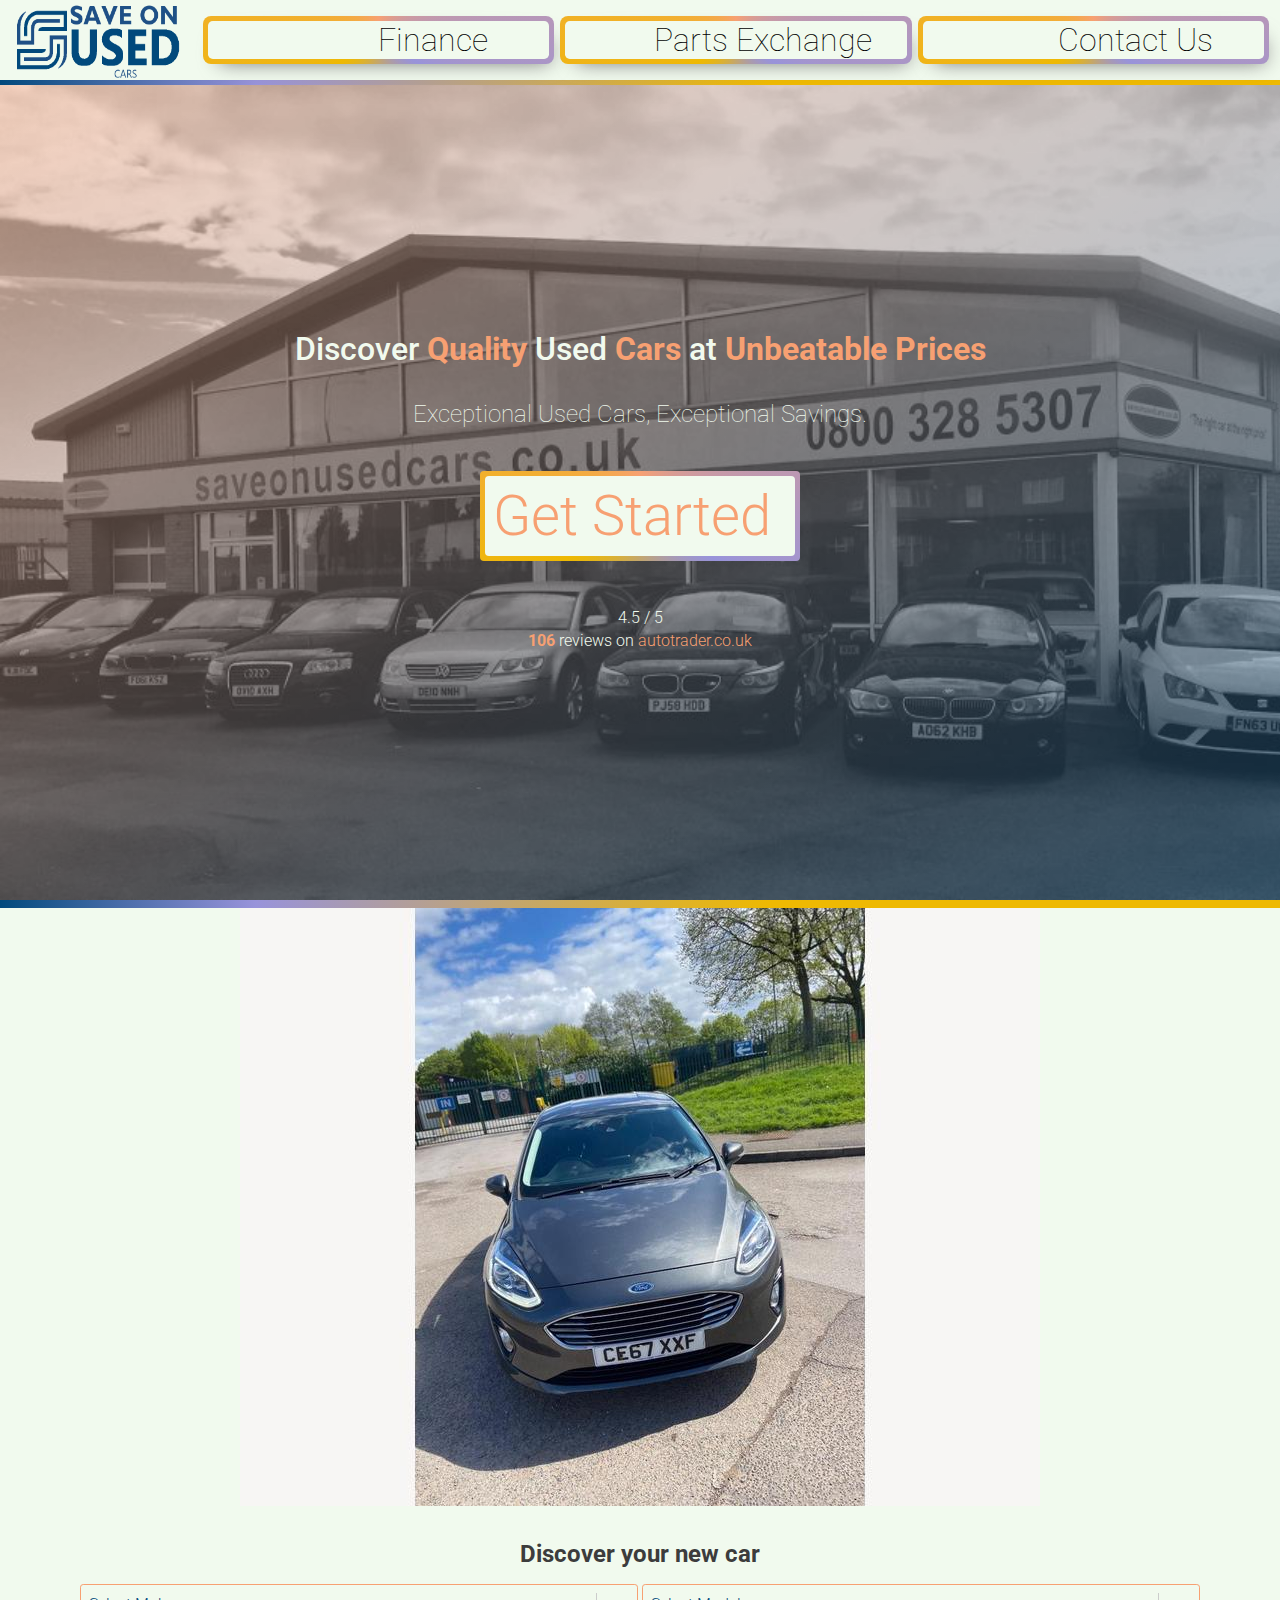
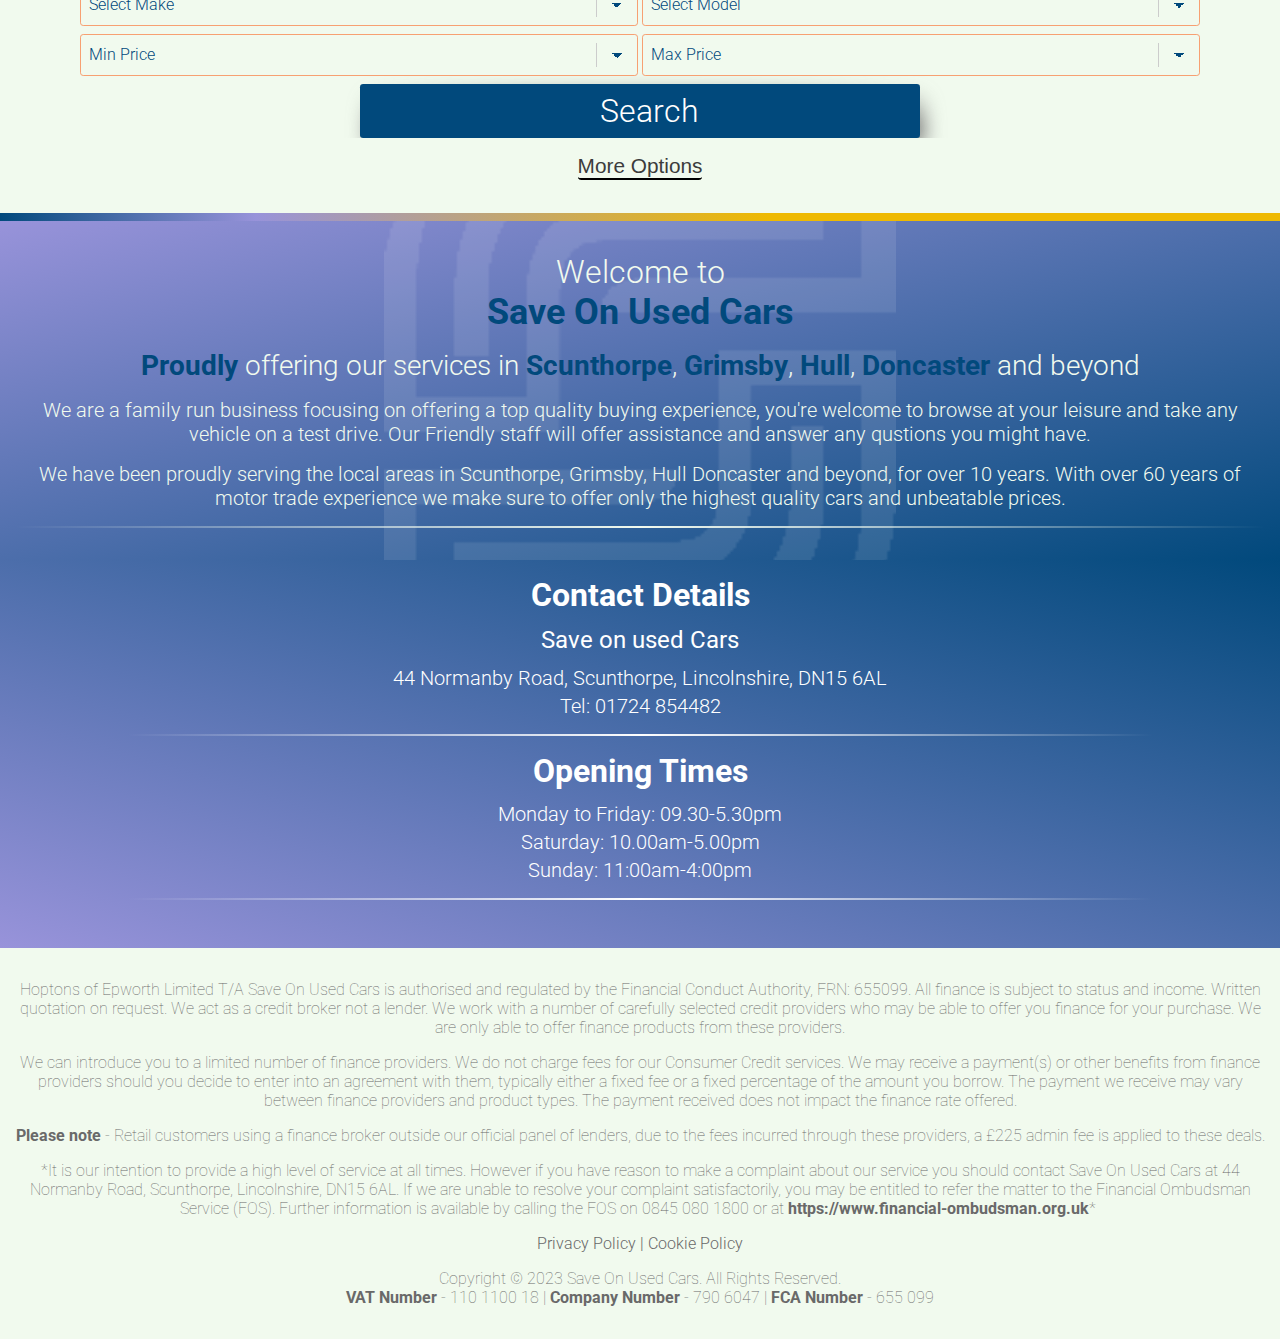
==== commit 6da4108f: "Numerous changes to layout and UI styling, used masked image on hero section, used gradients on butt" ====
--- a/index.html
+++ b/index.html
@@ -87,7 +87,6 @@
         </div>
       </section>
       <section class="carCarouselSection">
-        <h2>Our Recommendations</h2>
         <div class="carCarousel" data-carousel>
           <button
             class="carousel-button carousel-button-left"
--- a/css/main.css
+++ b/css/main.css
@@ -44,10 +44,41 @@
   padding: 0;
   box-sizing: border-box;
 }
+*::marker {
+  content: none;
+}
 html {
   scroll-behavior: smooth;
 }
-
+select {
+  display: inline-block;
+  font: inherit;
+  line-height: 1.5;
+  margin: 0;
+  -webkit-box-sizing: border-box;
+  -moz-box-sizing: border-box;
+  box-sizing: border-box;
+  appearance: none;
+  -webkit-appearance: none;
+  -moz-appearance: none;
+}
+button {
+  position: relative;
+  font-size: var(--font-med);
+  width: min-content;
+
+  outline: none;
+  border: 2px solid var(--colour-primary);
+  border-radius: 0.2rem;
+  background-color: var(--colour-primary);
+  color: black;
+}
+button:hover {
+  background-color: dimgray;
+}
+button.active {
+  background-color: gray;
+}
 body {
   background-color: var(--colour-main);
   font-size: 16px;
@@ -102,9 +133,9 @@
 }
 header nav.navBar div.navBarLogo {
   aspect-ratio: 291/141;
-  max-height: 6rem;
-  max-width: 12rem;
-  width: 25%;
+  min-height: 4rem;
+  max-height: 5rem;
+  max-width: 30%;
   position: relative;
 }
 header nav.navBar div.navBarLogo a {
@@ -124,6 +155,13 @@
   background: none;
   outline: none;
   border: none;
+  padding: 0;
+}
+button.navBarExpandButton.active {
+  background: none;
+}
+button.navBarExpandButton:hover {
+  background: none;
 }
 button.navBarExpandButton::before,
 button.navBarExpandButton::after {
@@ -234,8 +272,7 @@
 ul.navLinks li ul.navBarShowroomLinks {
   display: none;
 }
-ul.navLinks li a,
-ul.navLinks li span {
+ul.navLinks li a {
   position: absolute;
   text-align: center;
   inset: 0;
@@ -248,10 +285,6 @@
   text-decoration: none;
   cursor: pointer;
 }
-ul.navLinks li span {
-  align-items: center;
-  font-size: max(4vw, var(--font-lrg));
-}
 
 /* end of header styles */
 
@@ -437,7 +470,7 @@
   padding: 2rem 0.5rem;
   z-index: 5;
   text-align: center;
-  background-color: lightblue;
+  background-color: var(--colour-main);
 }
 footer section.footerGrid,
 footer section.footerGrid * {
--- a/css/home.css
+++ b/css/home.css
@@ -42,6 +42,7 @@
 }
 main section.heroSection button.heroCTAButton {
   position: relative;
+  width: unset;
   max-width: 25rem;
   height: max(4rem, calc(4vw + 1rem));
   max-height: 5.25rem;
@@ -171,14 +172,21 @@
   z-index: 5;
   background: linear-gradient(
     to bottom right,
-    var(--colour-primary),
+    var(--colour-tropical-indigo-purple),
     var(--colour-secondary)
   );
-  padding: 4rem 1rem;
+  padding: 2rem 1rem;
   display: flex;
   flex-direction: column;
   gap: 1rem;
-  border-top: 0.5rem solid var(--colour-secondary);
+  border-top: 0.5rem solid;
+  border-image-slice: 1;
+  border-image-source: linear-gradient(
+    to right,
+    var(--colour-indigo-dye-blue),
+    var(--colour-tropical-indigo-purple) 20%,
+    var(--colour-saffron-yellow) 60%
+  );
 }
 main section.aboutUsSection div.aboutDecorations {
   position: absolute;
@@ -208,21 +216,31 @@
   padding: 0 0.5rem;
   margin: auto;
 }
+main section.aboutUsSection p:last-child {
+  padding-bottom: 1rem;
+  border-bottom: 2px solid var(--colour-main);
+  border-image-slice: 1;
+  border-image-source: linear-gradient(
+    to right,
+    transparent,
+    var(--colour-main),
+    transparent
+  );
+}
 main section.aboutUsSection h1 strong,
 main section.aboutUsSection h2 strong {
   color: var(--colour-secondary);
 }
 main section.aboutUsSection h1 strong {
-  font-size: var(--font-xl);
+  font-size: calc(var(--font-lrg) + 0.25rem);
 }
 main section.aboutUsSection h2 {
-  font-size: var(--font-lrg);
+  font-size: calc(var(--font-med) + 0.25rem);
 }
 
 main section.aboutUsSection p {
-  font-size: var(--font-med);
-}
-
+  font-size: calc(var(--font-sm) + 0.25rem);
+}
 main section.carSearchSection {
   padding: 2rem 1rem;
   display: flex;
@@ -253,6 +271,7 @@
   outline: none;
   border: none;
   background: none;
+  width: unset;
   font-size: calc(var(--font-med) - 0.2rem);
   border-bottom: 2px solid black;
   color: #3c3c3c;
@@ -261,18 +280,7 @@
   border-bottom: 2px solid var(--colour-secondary);
   color: var(--colour-secondary);
 }
-select {
-  display: inline-block;
-  font: inherit;
-  line-height: 1.5;
-  margin: 0;
-  -webkit-box-sizing: border-box;
-  -moz-box-sizing: border-box;
-  box-sizing: border-box;
-  appearance: none;
-  -webkit-appearance: none;
-  -moz-appearance: none;
-}
+
 main section.carSearchSection form.carSearchForm select {
   padding: 0.5rem;
   border-radius: 0.2rem;
@@ -335,9 +343,9 @@
   border: none;
   background: var(--colour-secondary);
   color: var(--color-text-secondary);
-  border-radius: 4px;
-  display: flex;
-  gap: 2rem;
+  border-radius: 0.2rem;
+  display: flex;
+  gap: 1.2rem;
   align-items: center;
   justify-content: center;
   width: 100%;
@@ -360,11 +368,15 @@
   filter: blur(10px);
 }
 main section.contactSection {
-  background: var(--colour-secondary);
+  background: linear-gradient(
+    to top right,
+    var(--colour-tropical-indigo-purple),
+    var(--colour-secondary)
+  );
   display: grid;
   grid: auto;
   color: var(--color-text-secondary);
-  padding: 2rem 0;
+  padding: 1rem 0 2rem 0;
   position: relative;
   z-index: 5;
 }
@@ -407,3 +419,13 @@
   font-size: calc(var(--font-sm) + 0.25rem);
   font-weight: 300;
 }
+section.carCarouselSection {
+  border-top: 0.5rem solid;
+  border-image-slice: 1;
+  border-image-source: linear-gradient(
+    to right,
+    var(--colour-indigo-dye-blue),
+    var(--colour-tropical-indigo-purple) 20%,
+    var(--colour-saffron-yellow) 60%
+  );
+}
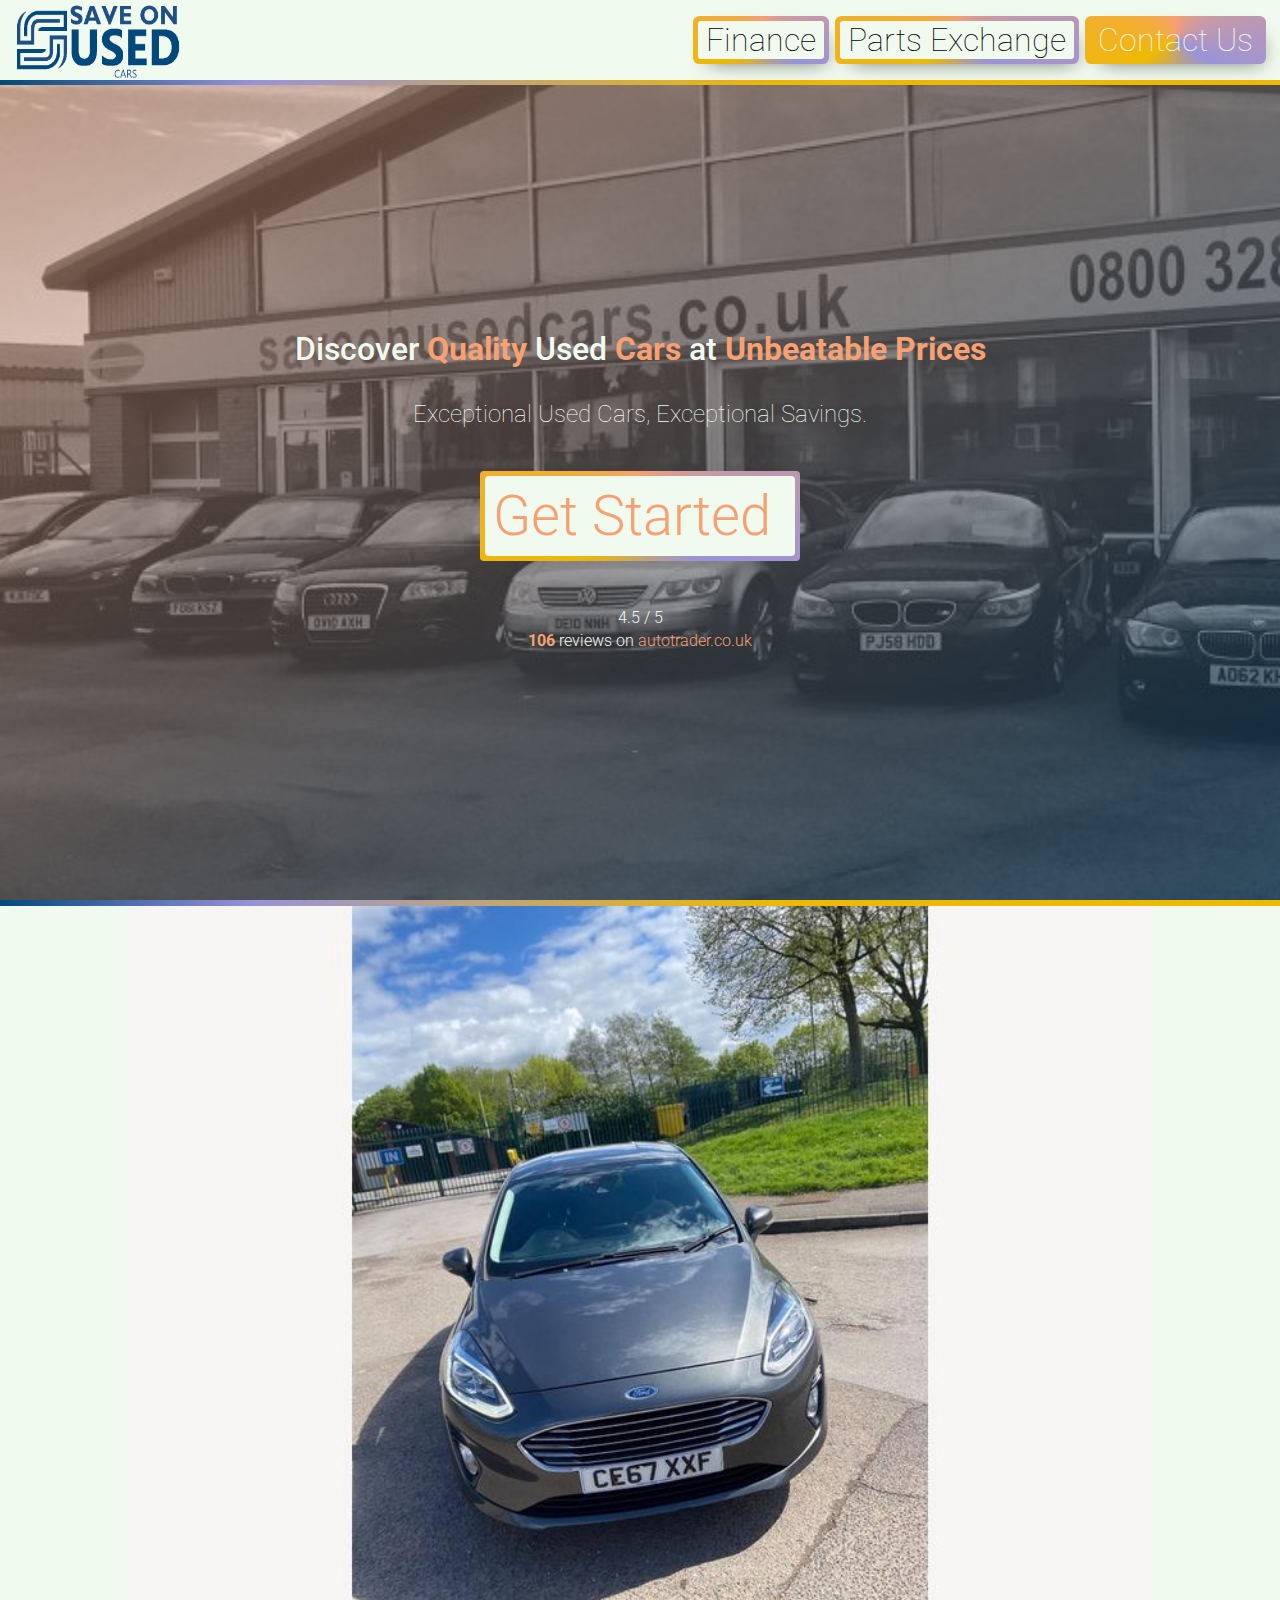
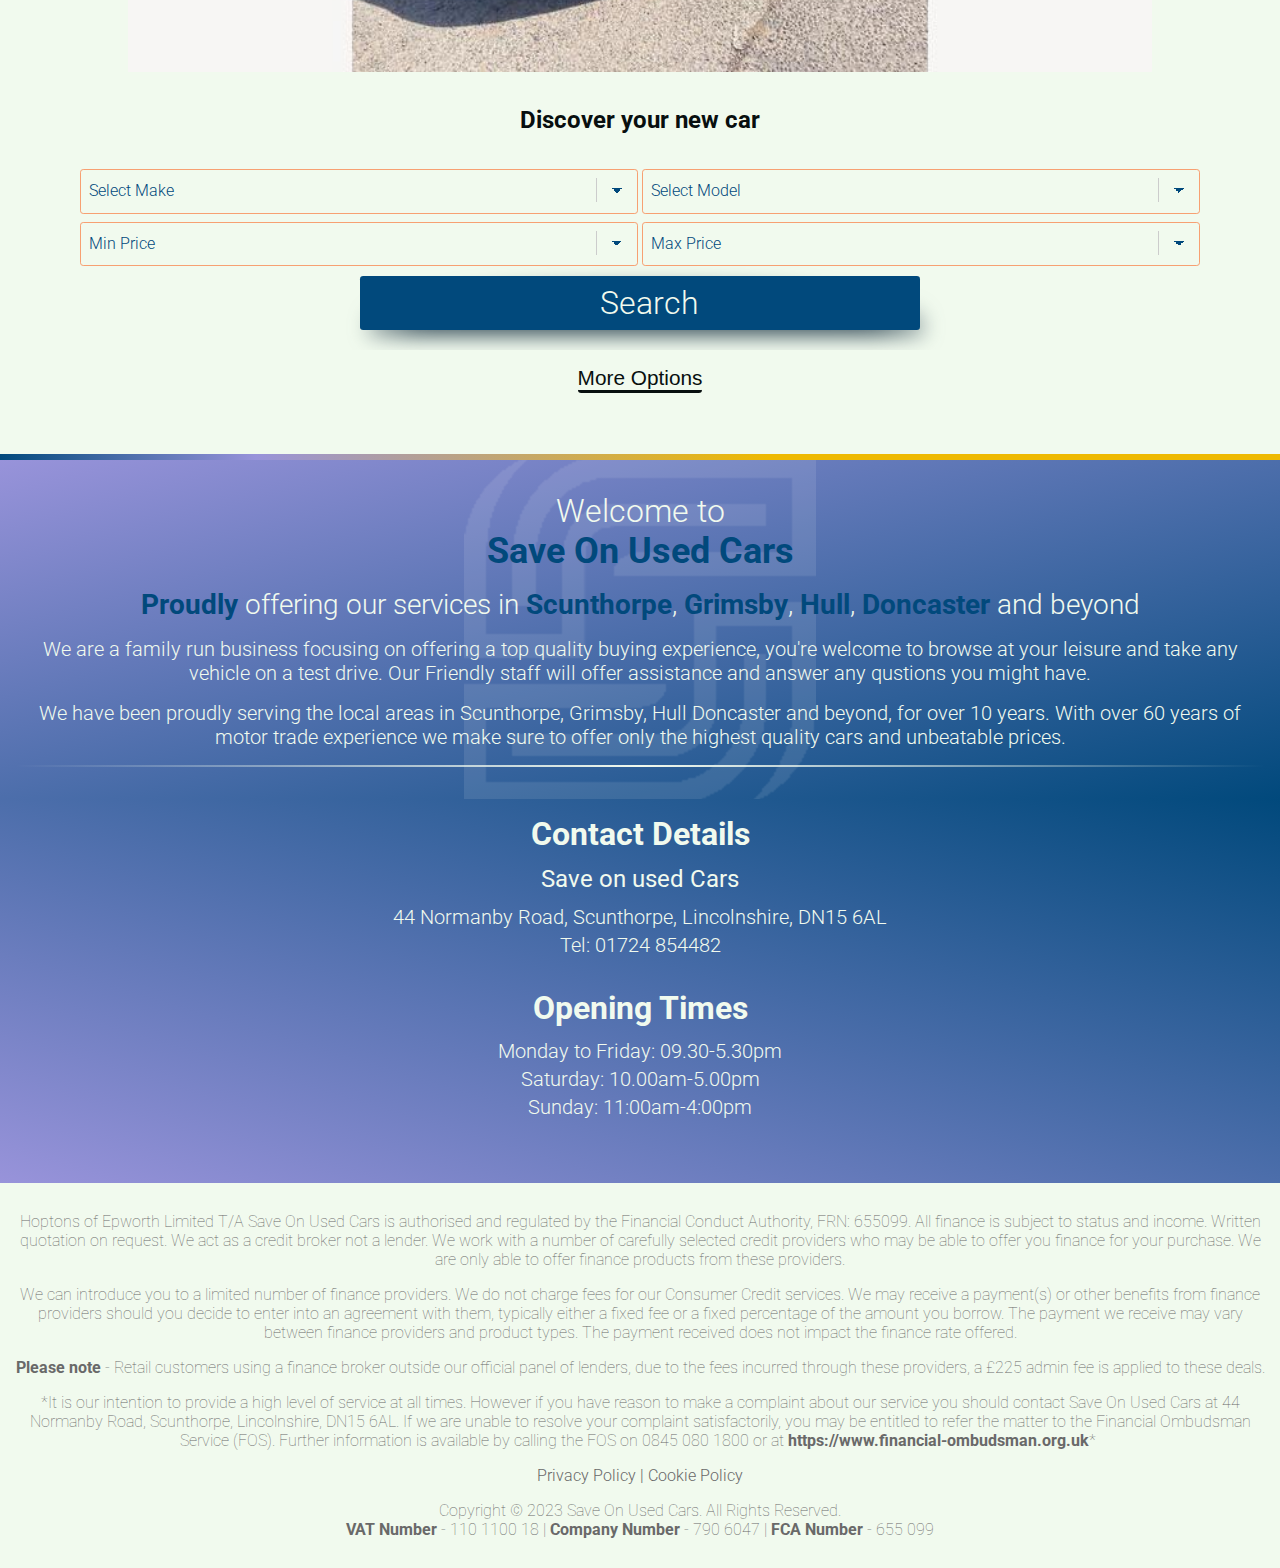
==== commit 43fa1cf7: "Further changes to UI to introduce a more responsive desktop layout, fixed issues with the hero sect" ====
--- a/index.html
+++ b/index.html
@@ -86,7 +86,7 @@
           </svg> -->
         </div>
       </section>
-      <section class="carCarouselSection">
+      <section class="carCarouselSection border-top-gradient">
         <div class="carCarousel" data-carousel>
           <button
             class="carousel-button carousel-button-left"
@@ -110,7 +110,7 @@
           More Options
         </button>
       </section>
-      <section class="aboutUsSection">
+      <section class="aboutUsSection border-top-gradient">
         <div class="aboutDecorations">
           <img src="./assets/images/SLogoWhite.png" alt="SOUCLogo" />
         </div>
--- a/css/main.css
+++ b/css/main.css
@@ -9,17 +9,21 @@
   --colour-atomic-tangerine-orange: #f7a072;
   --colour-saffron-yellow: #eeb902;
   --colour-tropical-indigo-purple: #9893da;
-
-  /* Dark set */
   --colour-riverbed-blue: #405661;
   --colour-marble-blue: #597081;
+  --colour-night-black: #080f0f;
+
   /* Current Colours*/
   --colour-main: var(--colour-feta-white);
   --colour-primary: var(--colour-atomic-tangerine-orange);
   --colour-secondary: var(--colour-indigo-dye-blue);
-  --color-text-main: black;
-  --color-text-primary: black;
-  --color-text-secondary: white;
+  --colour-accent-primary: var(--colour-saffron-yellow);
+  --colour-accent-secondary: var(--colour-tropical-indigo-purple);
+
+  --colour-text-main: var(--colour-night-black);
+  --colour-text-primary: var(--colour-feta-white);
+  --colour-text-secondary: var(--colour-feta-white);
+
   /* Fonts */
   --font-sm: 1rem;
   --font-med: 1.5rem;
@@ -28,6 +32,24 @@
   --font-xxl: 4rem;
 
   --font-family-default: "Roboto", sans-serif;
+
+  --menu-width: 80vw;
+
+  --border-size-standard: 0.2rem;
+  --border-size-thick: 0.4rem;
+  --border-radius-standard: 0.2rem;
+  --border-radius-outer: 0.4rem;
+
+  --padding-thin: 0.4rem;
+  --padding-standard: 0.8rem;
+  --padding-thick: 1.2rem;
+  --padding-thicker: 1.8rem;
+
+  --shadow-gradient: radial-gradient(
+    ellipse at bottom,
+    var(--colour-riverbed-blue) 60%,
+    transparent 80%
+  );
 }
 
 /* @media (prefers-color-scheme: dark) {
@@ -37,6 +59,7 @@
     --colour-secondary: var(--colour-indigo-dye-blue);
   }
 } */
+
 *,
 *::before,
 *::after {
@@ -66,12 +89,15 @@
   position: relative;
   font-size: var(--font-med);
   width: min-content;
-
   outline: none;
-  border: 2px solid var(--colour-primary);
-  border-radius: 0.2rem;
-  background-color: var(--colour-primary);
-  color: black;
+  border: var(--border-size-standard) solid var(--colour-primary);
+  border-radius: var(--border-radius-standard);
+  background: linear-gradient(
+    to bottom right,
+    var(--colour-accent-primary),
+    var(--colour-accent-secondary)
+  );
+  color: var(--colour-text-primary);
 }
 button:hover {
   background-color: dimgray;
@@ -98,6 +124,20 @@
 body p {
   font-size: var(--font-sm);
 }
+
+/*Reusable Styles*/
+.border-top-gradient {
+  border-top: var(--border-size-thick) solid;
+  border-image-slice: 1;
+  border-image-source: linear-gradient(
+    to right,
+    var(--colour-indigo-dye-blue),
+    var(--colour-tropical-indigo-purple) 20%,
+    var(--colour-saffron-yellow) 60%
+  );
+}
+/*End of Reusable Styles*/
+
 /* header styles */
 
 header {
@@ -176,7 +216,7 @@
   height: 20%;
   width: 100%;
   background: var(--colour-primary);
-  border-radius: 0.25rem;
+  border-radius: var(--border-radius-standard);
 }
 
 button.navBarExpandButton::before {
@@ -212,8 +252,8 @@
   gap: 1rem;
   padding: 2rem 1rem;
   height: calc(100vh - 5rem);
-  width: 80%;
-  left: -80%;
+  width: var(--menu-width);
+  left: calc(0vw - var(--menu-width));
   background: linear-gradient(
     to bottom,
     var(--colour-main) 87.5%,
@@ -231,7 +271,7 @@
   background: var(--colour-main);
   width: 100%;
   aspect-ratio: 1/1;
-  border-radius: 0.3rem;
+  border-radius: var(--border-radius-standard);
   position: relative;
   display: flex;
 }
@@ -252,7 +292,7 @@
   left: -5px;
   width: calc(100% + 10px);
   height: calc(100% + 10px);
-  border-radius: 0.5rem;
+  border-radius: var(--border-radius-outer);
   background: conic-gradient(
     var(--colour-atomic-tangerine-orange),
     var(--colour-tropical-indigo-purple),
@@ -285,7 +325,6 @@
   text-decoration: none;
   cursor: pointer;
 }
-
 /* end of header styles */
 
 /* main styles */
@@ -298,7 +337,7 @@
   background: var(--colour-main);
 }
 main.navLinksisOpen {
-  left: 80%;
+  left: var(--menu-width);
 }
 main div.mainBlurMask {
   display: none;
@@ -330,7 +369,7 @@
 main section.carCarouselSection div.carCarousel {
   position: relative;
   width: 100%;
-  max-width: 50rem;
+  max-width: 64rem;
   aspect-ratio: 4/3;
   z-index: 5;
 }
@@ -343,7 +382,8 @@
   width: 100%;
   max-width: 4rem;
   background-color: transparent;
-  border: 2px solid transparent;
+  border: var(--border-size-standard) solid transparent;
+  background: none;
   backdrop-filter: blur(0px);
   height: 100%;
   color: transparent;
@@ -351,7 +391,7 @@
 }
 section.slide-carousel .carCarousel .carousel-button:hover,
 main section.carCarouselSection div.carCarousel button.carousel-button:hover {
-  border: 2px solid var(--colour-marble-blue);
+  border: var(--border-size-standard) solid var(--colour-marble-blue);
   backdrop-filter: blur(3px);
   color: azure;
 }
@@ -396,12 +436,11 @@
   font-size: var(--font-lrg);
   flex-direction: column;
   align-items: center;
-  padding-top: 0.35rem;
+  padding-top: var(--padding-thin);
   justify-content: start;
   transition: inset 0.5s linear;
 }
-section.slide-carousel .carCarousel .carCard:hover::before,
-main section.carCarouselSection div.carCarousel li.carCard:hover::before {
+.carCarousel .carCard:hover::before {
   position: absolute;
   inset: 0;
   content: attr(cartitle);
@@ -412,7 +451,7 @@
   font-size: var(--font-lrg);
   flex-direction: column;
   align-items: center;
-  padding-top: 0.35rem;
+  padding-top: var(--padding-thin);
   justify-content: start;
 }
 section.slide-carousel .carCarousel .carCard[data-active],
@@ -467,7 +506,7 @@
   gap: 1rem;
   grid-template-columns: 1fr;
   position: relative;
-  padding: 2rem 0.5rem;
+  padding: var(--padding-thicker) var(--padding-standard);
   z-index: 5;
   text-align: center;
   background-color: var(--colour-main);
@@ -480,13 +519,14 @@
 /* footerGrid */
 @media screen and (min-width: 64rem) {
   ul.navLinks {
-    padding: 1rem 1rem;
+    padding: var(--border-size-standard);
     top: 0;
-    left: 15%;
+    left: calc(30% - 1rem);
     bottom: 0;
     right: 0;
     height: 5rem;
-    width: 85%;
+    width: 100%;
+    max-width: 70%;
     display: flex;
     flex-direction: row;
     align-items: center;
@@ -495,13 +535,19 @@
     text-wrap: nowrap;
   }
   ul.navLinks li {
+    width: fit-content;
     aspect-ratio: unset;
     display: flex;
     align-items: center;
     padding: 0 0.5rem;
     justify-content: space-around;
   }
+  ul.navLinks li:last-child {
+    background: none;
+    color: var(--colour-text-primary);
+  }
   ul.navLinks li i.icon {
+    display: none;
     position: static;
     text-align: center;
     font-size: 3rem;
--- a/css/home.css
+++ b/css/home.css
@@ -10,19 +10,19 @@
   gap: 2rem;
   z-index: 5;
   overflow: hidden;
-  color: var(--colour-main);
+  color: var(--colour-text-primary);
 }
 main section.heroSection div.heroDecorations {
   position: relative;
   z-index: -10;
 }
-main section.heroSection div.heroDecorations svg.circleOne {
+/* main section.heroSection div.heroDecorations svg.circleOne {
   position: absolute;
   z-index: -5;
   width: 40vw;
   left: 5vw;
   top: -7vw;
-}
+} */
 
 main section.heroSection h2,
 p {
@@ -76,7 +76,7 @@
   );
 }
 main section.heroSection button.heroCTAButton:hover {
-  background-color: #405661;
+  background-color: var(--colour-text-main);
   scale: 1.1;
   color: var(--colour-main);
 }
@@ -96,7 +96,7 @@
   inset: 5px;
   transform: translate(6px, 8px);
   z-index: -2;
-  background: radial-gradient(ellipse at bottom, dimgray 70%, transparent);
+  background: var(--shadow-gradient);
   filter: blur(10px);
 }
 
@@ -138,19 +138,19 @@
     var(--colour-secondary)
   );
 }
-main section.heroSection div.heroImage img:first-child {
+main section.heroSection div.heroImage img {
   aspect-ratio: 64/34;
   position: absolute;
-  min-width: 64rem;
+  width: max(128rem, 100%);
+  max-width: 215rem;
   opacity: 60%;
-  height: 100%;
-  min-height: 34rem;
+  min-height: 100%;
   bottom: 0;
   z-index: 1;
   visibility: visible;
 }
 
-main section.heroSection div.heroImage svg.circleOne {
+/* main section.heroSection div.heroImage svg.circleOne {
   width: 100vw;
   max-width: 64rem;
   position: absolute;
@@ -166,7 +166,7 @@
   z-index: -1;
   right: max(-10%, -11rem);
   transform: rotate(75deg);
-}
+} */
 main section.aboutUsSection {
   position: relative;
   z-index: 5;
@@ -179,14 +179,6 @@
   display: flex;
   flex-direction: column;
   gap: 1rem;
-  border-top: 0.5rem solid;
-  border-image-slice: 1;
-  border-image-source: linear-gradient(
-    to right,
-    var(--colour-indigo-dye-blue),
-    var(--colour-tropical-indigo-purple) 20%,
-    var(--colour-saffron-yellow) 60%
-  );
 }
 main section.aboutUsSection div.aboutDecorations {
   position: absolute;
@@ -201,14 +193,14 @@
 main section.aboutUsSection div.aboutDecorations img {
   aspect-ratio: 1/1;
   width: min(70vw, 70vh);
-  max-width: 32rem;
+  max-width: 22rem;
   z-index: -1;
   opacity: 0.1;
 }
 main section.aboutUsSection h1,
 main section.aboutUsSection h2,
 main section.aboutUsSection p {
-  color: var(--colour-main);
+  color: var(--colour-text-secondary);
   text-align: center;
   font-weight: 300;
   width: 100%;
@@ -247,11 +239,11 @@
   flex-direction: column;
   gap: 1rem;
   align-items: center;
-  height: 305px;
+  height: 380px;
   transition: height 0.25s linear;
 }
 main section.carSearchSection h2 {
-  color: #3c3c3c;
+  color: var(--colour-text-main);
 }
 main section.carSearchSection form.carSearchForm {
   display: grid;
@@ -263,7 +255,8 @@
   position: relative;
   z-index: 5;
   overflow: hidden;
-  height: 154px;
+  height: 200px;
+  padding: var(--padding-thick) 0;
   transition: height 0.25s ease-in-out;
 }
 
@@ -273,8 +266,8 @@
   background: none;
   width: unset;
   font-size: calc(var(--font-med) - 0.2rem);
-  border-bottom: 2px solid black;
-  color: #3c3c3c;
+  border-bottom: var(--border-size-standard) solid var(--colour-text-main);
+  color: var(--colour-text-main);
 }
 main section.carSearchSection button.carSearchMoreOptionsButton:hover {
   border-bottom: 2px solid var(--colour-secondary);
@@ -342,7 +335,7 @@
   font-weight: 300;
   border: none;
   background: var(--colour-secondary);
-  color: var(--color-text-secondary);
+  color: var(--colour-text-secondary);
   border-radius: 0.2rem;
   display: flex;
   gap: 1.2rem;
@@ -364,7 +357,7 @@
   inset: 2px;
   transform: translate(6px, 8px);
   z-index: -1;
-  background: radial-gradient(ellipse at bottom, dimgray 70%, transparent);
+  background: var(--shadow-gradient);
   filter: blur(10px);
 }
 main section.contactSection {
@@ -375,7 +368,7 @@
   );
   display: grid;
   grid: auto;
-  color: var(--color-text-secondary);
+  color: var(--colour-text-secondary);
   padding: 1rem 0 2rem 0;
   position: relative;
   z-index: 5;
@@ -419,13 +412,3 @@
   font-size: calc(var(--font-sm) + 0.25rem);
   font-weight: 300;
 }
-section.carCarouselSection {
-  border-top: 0.5rem solid;
-  border-image-slice: 1;
-  border-image-source: linear-gradient(
-    to right,
-    var(--colour-indigo-dye-blue),
-    var(--colour-tropical-indigo-purple) 20%,
-    var(--colour-saffron-yellow) 60%
-  );
-}
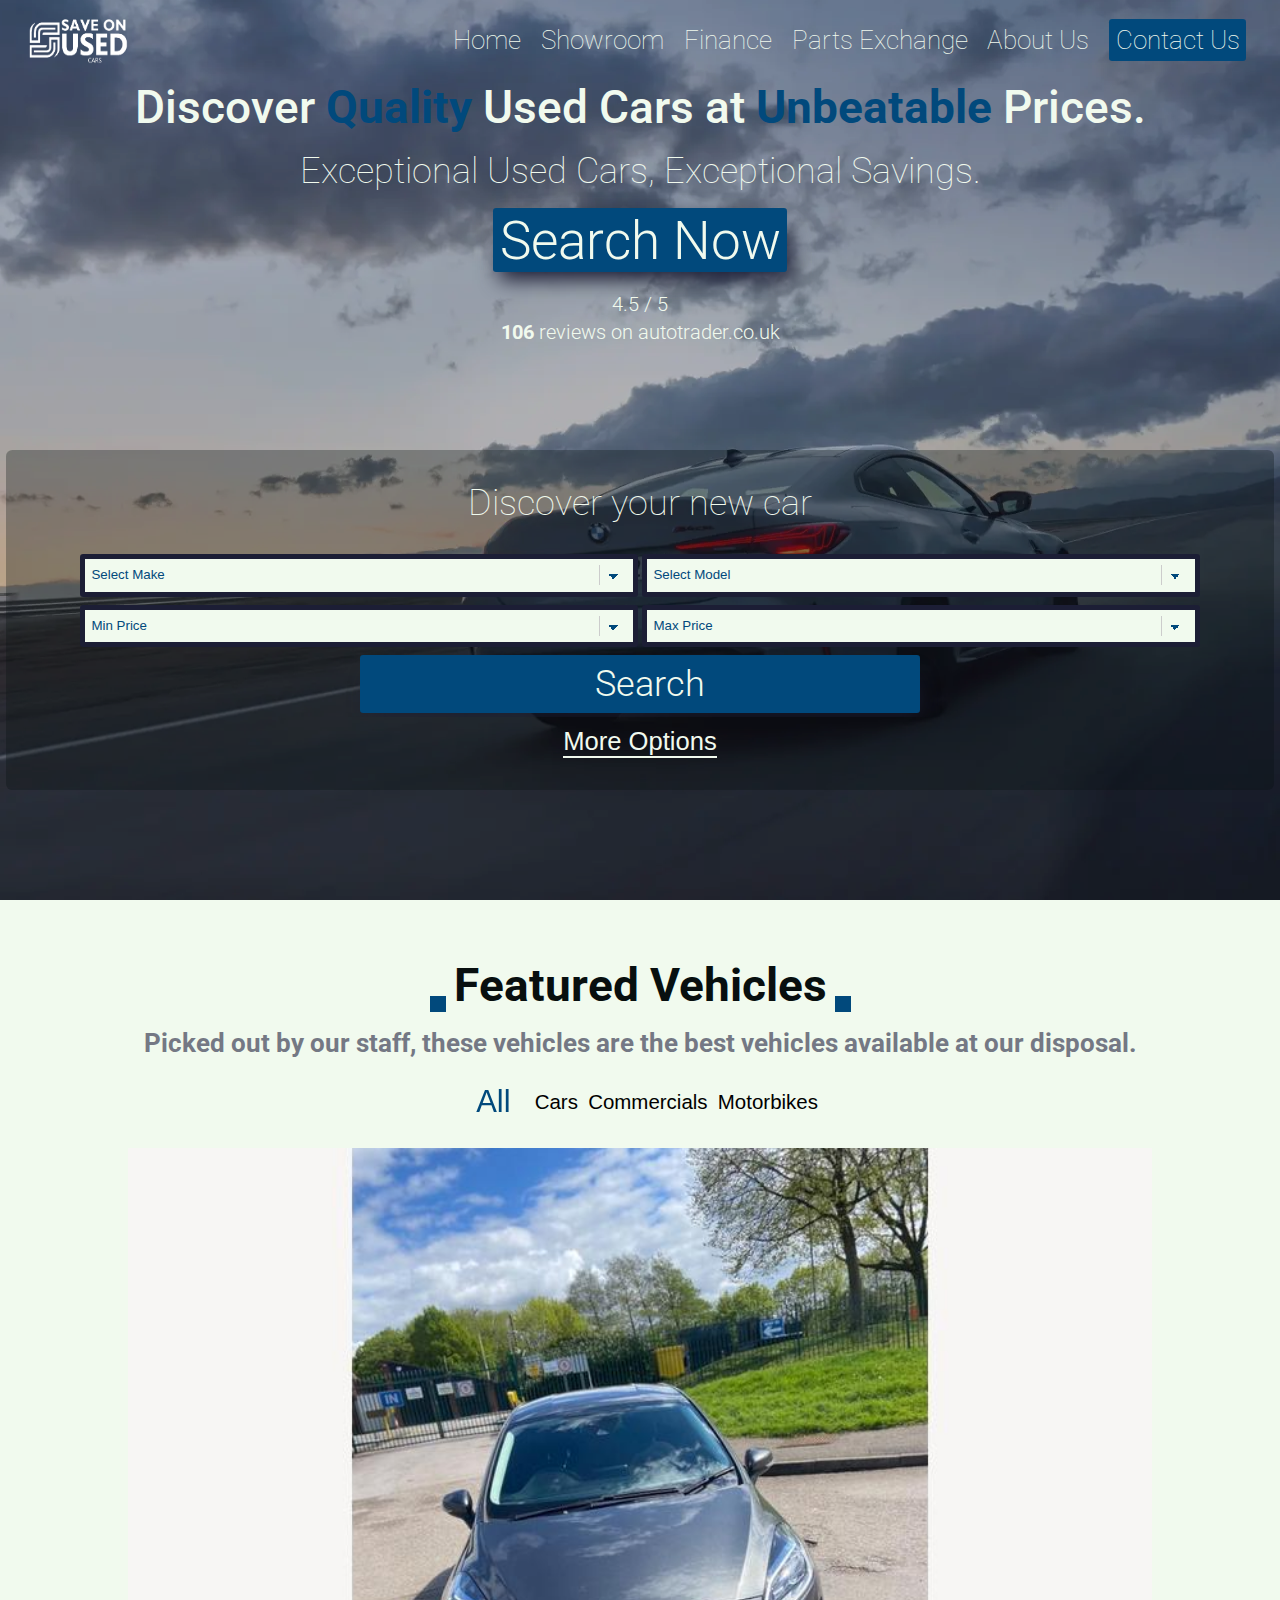
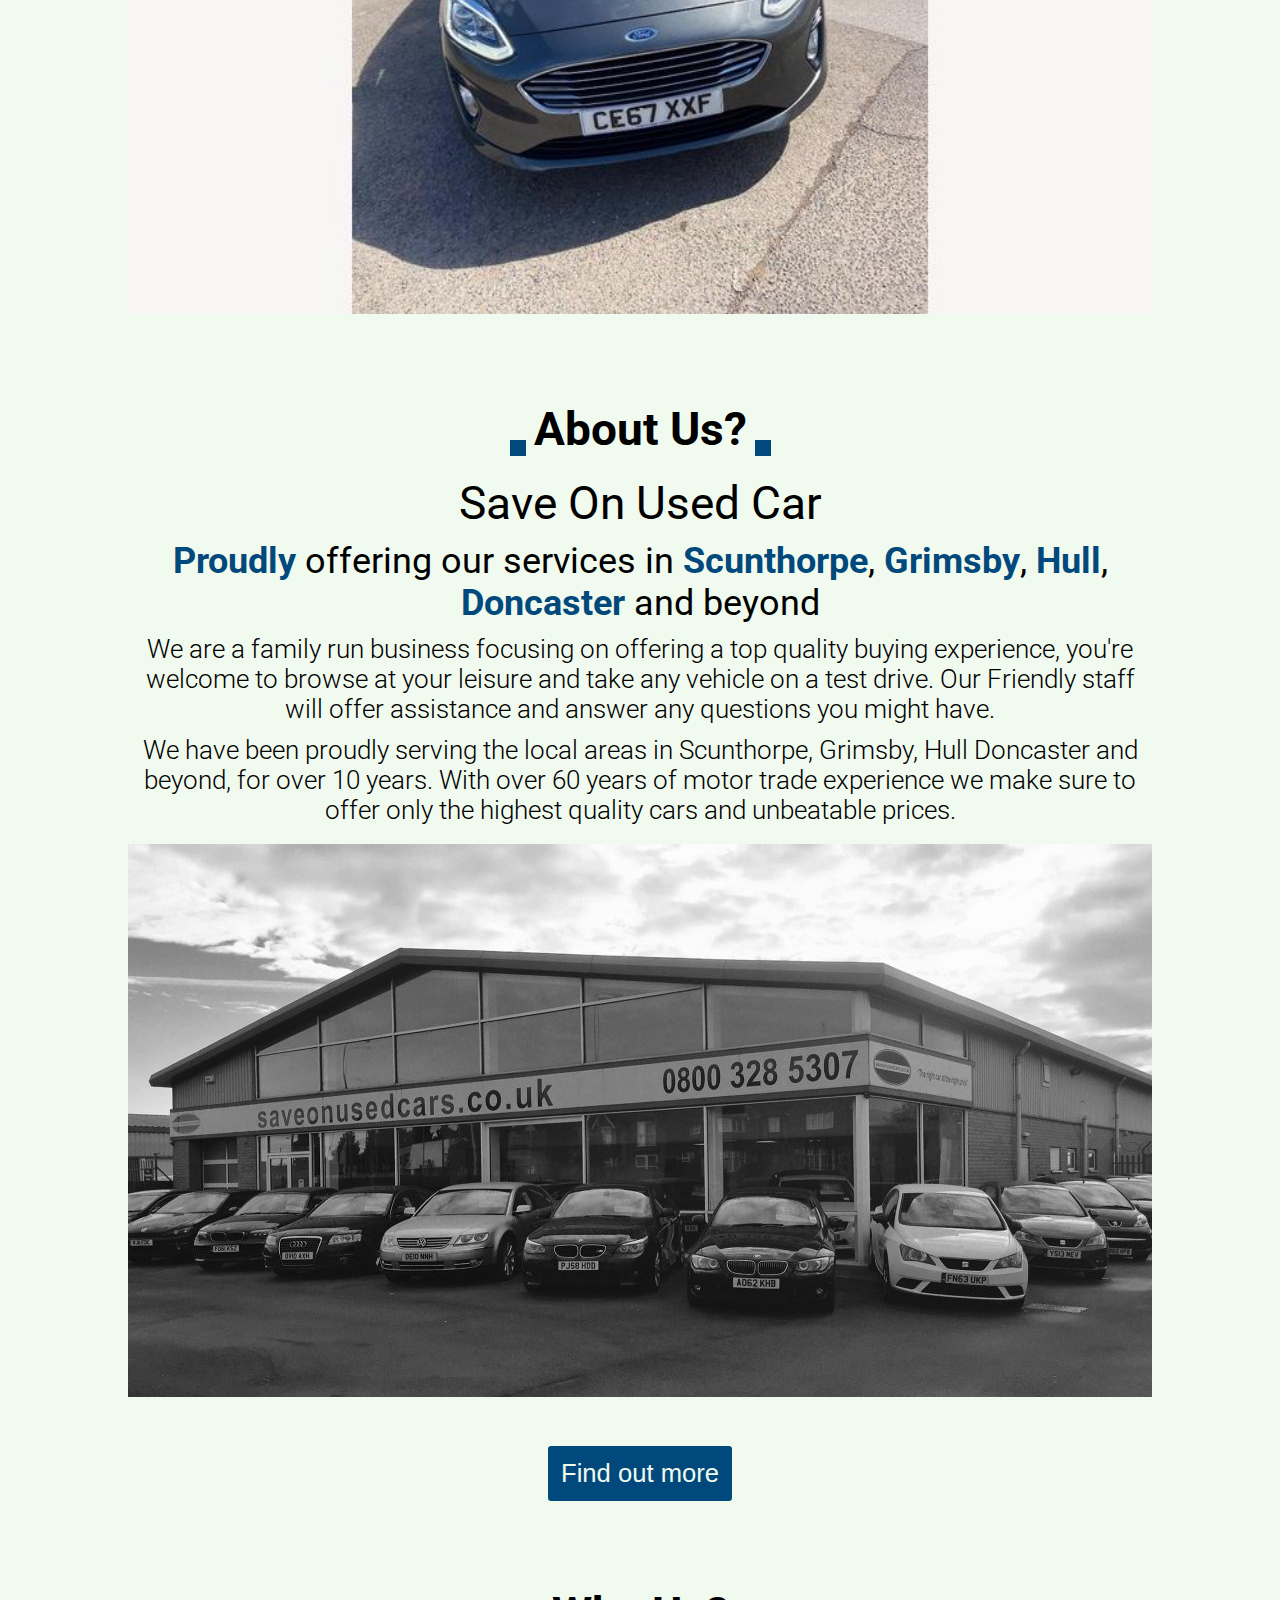
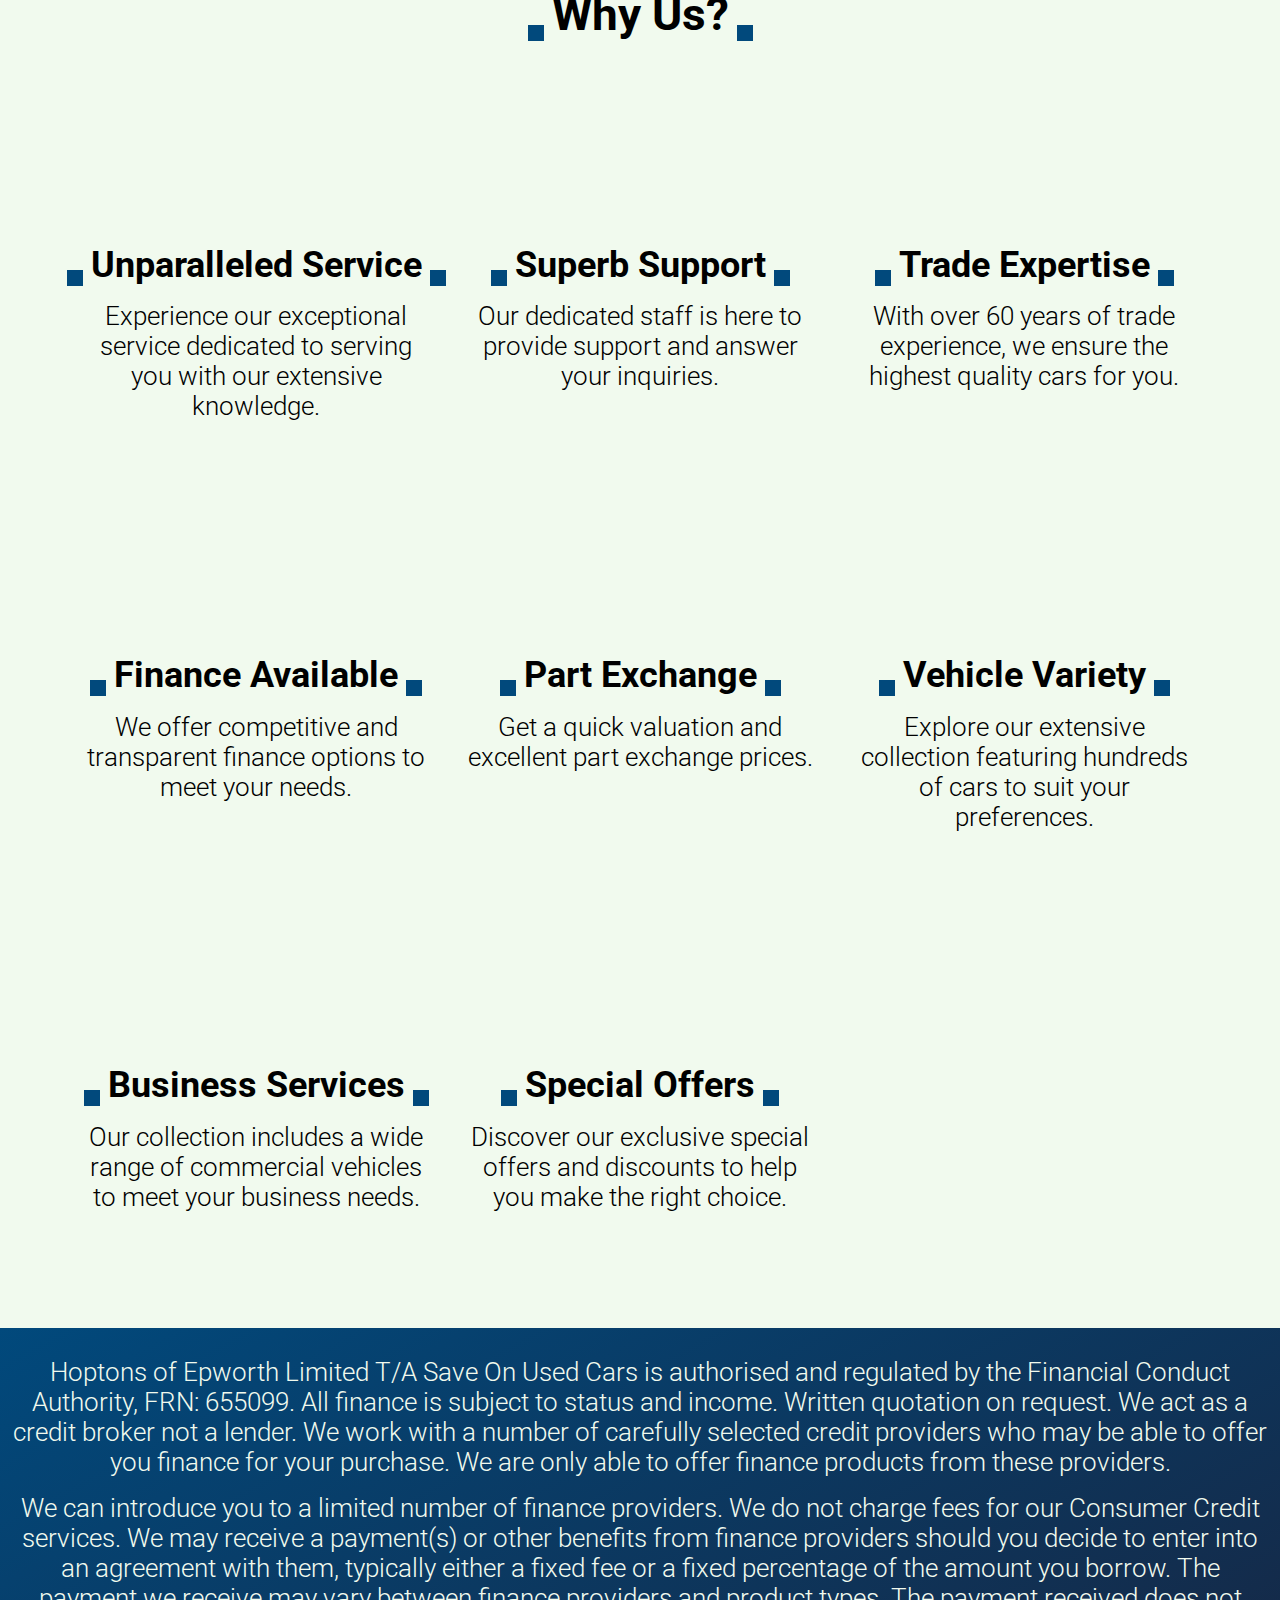
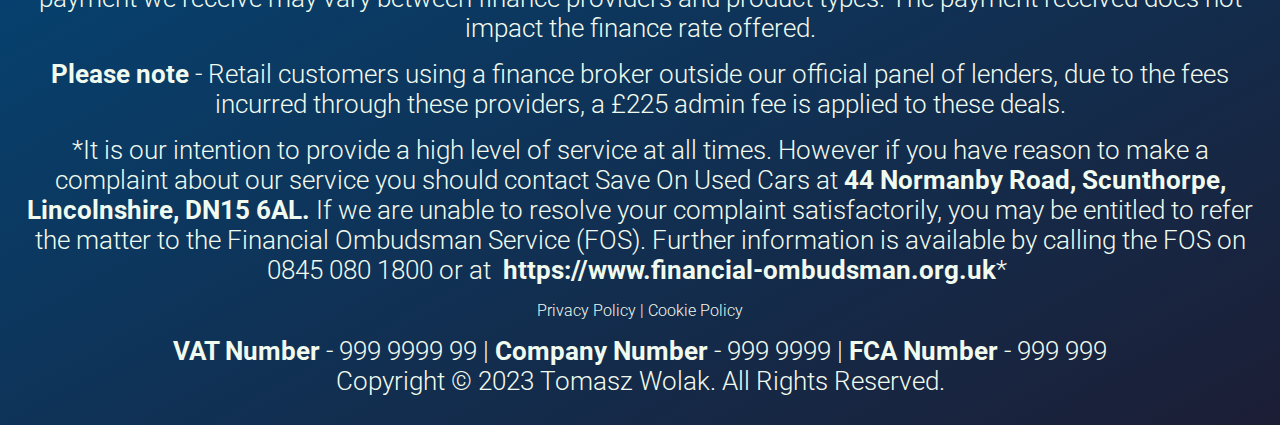
==== commit 85a60103: "Massive changes to the website, recreated from ground up main.css, home.css and index.html as a part" ====
--- a/index.html
+++ b/index.html
@@ -18,139 +18,202 @@
   </head>
   <body>
     <main>
-      <section class="heroSection">
-        <!-- <div class="heroDecorations">
-          <svg
-            class="circleOne"
-            viewBox="0 0 100 100"
-            xmlns="http://www.w3.org/2000/svg"
-          >
-            <circle cx="50" cy="50" r="50" fill="#f7a072" />
-          </svg>
-        </div> -->
-        <div class="heroHeadline">
+      <section class="hero" aria-label="Hero Section">
+        <div class="hero-headline">
           <h1>
-            Discover <strong>Quality</strong> Used <strong>Cars</strong> at
-            <strong>Unbeatable Prices</strong>
+            Discover <strong>Quality</strong> Used Cars at
+            <strong>Unbeatable</strong> Prices.
           </h1>
         </div>
-        <div class="heroSubline">
+        <div class="hero-subtitle">
           <h2>Exceptional Used Cars, Exceptional Savings.</h2>
         </div>
-        <button class="heroCTAButton">
-          <a href="./showroom.html"></a> <span>Get Started</span
-          ><i class="fa-solid fa-arrow-right-long"></i>
+        <button class="hero-action-button" aria-label="Search Button">
+          <a href="./showroom.html"></a> <span>Search Now</span>
         </button>
-        <div class="heroReviews">
-          <div class="heroReviewsStars">
-            <span class="numberOfStars"
-              ><i class="fa-solid fa-star"></i><i class="fa-solid fa-star"></i
-              ><i class="fa-solid fa-star"></i><i class="fa-solid fa-star"></i
-              ><i class="fa-solid fa-star-half-stroke"></i
-            ></span>
-          </div>
-          <div class="heroReviewsRating">
-            <span class="ratings">4.5 / 5</span>
-          </div>
-          <div class="heroReviewsSiteNumber">
-            <span class="reviewNumber"><strong>106</strong> reviews on </span
-            ><a
-              class="websiteLink"
+        <div class="hero-review" aria-label="Hero Review Section">
+          <div class="hero-review-stars" aria-hidden="true">
+            <i class="fa-solid fa-star"></i>
+            <i class="fa-solid fa-star"></i>
+            <i class="fa-solid fa-star"></i>
+            <i class="fa-solid fa-star"></i>
+            <i class="fa-solid fa-star-half-stroke"></i>
+          </div>
+          <div class="hero-review-rating" aria-label="Star Ratings">
+            <span>4.5 / 5</span>
+          </div>
+          <div class="hero-review-info">
+            <span class="hero-review-number"
+              ><strong>106</strong> reviews on
+            </span>
+            <a
               href="https://www.autotrader.co.uk/dealers/lincolnshire/scunthorpe/saveonusedcars-co-uk-140062#reviews-container"
+              aria-label="Read Reviews on Autotrader"
               >autotrader.co.uk</a
             >
           </div>
         </div>
-        <div class="heroImage">
-          <img src="./assets/images/SaveOnUsedCars.jpg" alt="saveonusedcars " />
-          <!-- <svg
-            class="circleOne"
-            viewBox="0 0 100 100"
-            xmlns="http://www.w3.org/2000/svg"
+        <div class="hero-slides" aria-label="Hero Slides">
+          <img
+            src="./assets/images/heroSlides/bmw-m4-csl.webp"
+            alt="saveonusedcars"
+          />
+        </div>
+        <section class="search" aria-label="Search Section">
+          <h2>Discover your new car</h2>
+          <form action="" class="search-form"></form>
+          <button
+            class="search-button-more"
+            aria-label="More Options Button"
+            options-visible="false"
           >
-            <defs>
-              <radialGradient
-                id="myGradient"
-                cx="50%"
-                cy="50%"
-                r="50%"
-                fx="50%"
-                fy="50%"
-              >
-                <stop offset="0%" style="stop-color: #044a7b" />
-                <stop offset="0%" style="stop-color: #3f83b3" />
-                <stop offset="100%" style="stop-color: #add8e6" />
-              </radialGradient>
-            </defs>
-            <circle cx="50" cy="50" r="40" fill="url(#myGradient)" />
-          </svg> -->
-        </div>
-      </section>
-      <section class="carCarouselSection border-top-gradient">
-        <div class="carCarousel" data-carousel>
+            More Options
+          </button>
+        </section>
+      </section>
+      <section class="featured-vehicles" aria-label="Featured Vehicles">
+        <div class="featured-vehicles-info">
+          <h2 class="title">Featured Vehicles</h2>
+          <h3>
+            Picked out by our staff, these vehicles are the best vehicles
+            available at our disposal.
+          </h3>
+        </div>
+        <div class="featured-vehicles-categories" aria-label="Categories">
+          <button class="selected" aria-label="All Vehicles">All</button>
+          <button aria-label="Cars">Cars</button>
+          <button aria-label="Commercial Vehicles">Commercials</button>
+          <button aria-label="Motorbikes">Motorbikes</button>
+        </div>
+        <div
+          class="featured-vehicles-carousel"
+          data-carousel
+          aria-label="Vehicle Carousel"
+        >
           <button
             class="carousel-button carousel-button-left"
             data-carousel-button="prev"
+            aria-label="Previous Slide"
           >
-            <i class="fa-solid fa-chevron-left"></i>
+            <i class="fa-solid fa-chevron-left" aria-hidden="true"></i>
           </button>
           <button
             class="carousel-button carousel-button-right"
             data-carousel-button="next"
+            aria-label="Next Slide"
           >
-            <i class="fa-solid fa-chevron-right"></i>
+            <i class="fa-solid fa-chevron-right" aria-hidden="true"></i>
           </button>
-          <ul data-slides class="carousel"></ul>
-        </div>
-      </section>
-      <section class="carSearchSection">
-        <h2 class="carSearchHeader">Discover your new car</h2>
-        <form action="" id="carSearchForm" class="carSearchForm"></form>
-        <button class="carSearchMoreOptionsButton" optionsShown="false">
-          More Options
-        </button>
-      </section>
-      <section class="aboutUsSection border-top-gradient">
-        <div class="aboutDecorations">
-          <img src="./assets/images/SLogoWhite.png" alt="SOUCLogo" />
-        </div>
-        <h1>
-          <span>Welcome to</span><br />
-          <strong>Save On Used Cars</strong>
-        </h1>
-        <h2>
-          <strong>Proudly</strong> offering our services in
-          <strong>Scunthorpe</strong>, <strong>Grimsby</strong>,
-          <strong>Hull</strong>, <strong>Doncaster</strong> and beyond
-        </h2>
-        <p>
-          We are a family run business focusing on offering a top quality buying
-          experience, you're welcome to browse at your leisure and take any
-          vehicle on a test drive. Our Friendly staff will offer assistance and
-          answer any qustions you might have.
-        </p>
-        <p>
-          We have been proudly serving the local areas in Scunthorpe, Grimsby,
-          Hull Doncaster and beyond, for over 10 years. With over 60 years of
-          motor trade experience we make sure to offer only the highest quality
-          cars and unbeatable prices.
-        </p>
-      </section>
-      <section class="contactSection" id="contact">
-        <div class="contactDetails">
-          <h2>Contact Details</h2>
-          <h3>Save on used Cars</h3>
-          <p>44 Normanby Road, Scunthorpe, Lincolnshire, DN15 6AL</p>
-          <p>Tel: 01724 854482</p>
-        </div>
-        <div class="openingTimes">
-          <h2>Opening Times</h2>
-          <p>Monday to Friday: 09.30-5.30pm</p>
-          <p>Saturday: 10.00am-5.00pm</p>
-          <p>Sunday: 11:00am-4:00pm</p>
-        </div>
-      </section>
-      <section class="googleMapsLocation"></section>
+          <ul
+            data-slides
+            class="carousel"
+            aria-live="polite"
+            aria-label="Vehicle Slides"
+          ></ul>
+        </div>
+      </section>
+      <section class="about-us" aria-label="About Us">
+        <div><h1 class="title">About Us?</h1></div>
+        <div>
+          <h2>Save On Used Car</h2>
+          <h3>
+            <strong>Proudly</strong> offering our services in
+            <strong>Scunthorpe</strong>, <strong>Grimsby</strong>,
+            <strong>Hull</strong>, <strong>Doncaster</strong> and beyond
+          </h3>
+          <p>
+            We are a family run business focusing on offering a top quality
+            buying experience, you're welcome to browse at your leisure and take
+            any vehicle on a test drive. Our Friendly staff will offer
+            assistance and answer any questions you might have.
+          </p>
+          <p>
+            We have been proudly serving the local areas in Scunthorpe, Grimsby,
+            Hull Doncaster and beyond, for over 10 years. With over 60 years of
+            motor trade experience we make sure to offer only the highest
+            quality cars and unbeatable prices.
+          </p>
+        </div>
+        <div>
+          <img src="./assets/images/SaveOnUsedCars.jpg" alt="Shop Picture" />
+        </div>
+        <div class=""><button>Find out more</button></div>
+      </section>
+      <section class="why-us" aria-label="Why Us">
+        <div>
+          <h1 class="title">Why Us?</h1>
+        </div>
+        <div class="why-us-grid">
+          <div class="why-card" aria-label="Unparalleled Service">
+            <i class="fa-regular fa-face-smile-wink" aria-hidden="true"></i>
+            <h2 class="title">Unparalleled Service</h2>
+            <p>
+              Experience our exceptional service dedicated to serving you with
+              our extensive knowledge.
+            </p>
+          </div>
+
+          <div class="why-card" aria-label="Superb Support">
+            <i class="fa-solid fa-headset" aria-hidden="true"></i>
+            <h2 class="title">Superb Support</h2>
+            <p>
+              Our dedicated staff is here to provide support and answer your
+              inquiries.
+            </p>
+          </div>
+
+          <div class="why-card" aria-label="Trade Expertise">
+            <i class="fa-solid fa-car" aria-hidden="true"></i>
+            <h2 class="title">Trade Expertise</h2>
+            <p>
+              With over 60 years of trade experience, we ensure the highest
+              quality cars for you.
+            </p>
+          </div>
+
+          <div class="why-card" aria-label="Finance Available">
+            <i class="fa-solid fa-coins" aria-hidden="true"></i>
+            <h2 class="title">Finance Available</h2>
+            <p>
+              We offer competitive and transparent finance options to meet your
+              needs.
+            </p>
+          </div>
+
+          <div class="why-card" aria-label="Part Exchange">
+            <i class="fa-regular fa-handshake" aria-hidden="true"></i>
+            <h2 class="title">Part Exchange</h2>
+            <p>Get a quick valuation and excellent part exchange prices.</p>
+          </div>
+
+          <div class="why-card" aria-label="Vehicle Variety">
+            <i class="fa-solid fa-car-tunnel" aria-hidden="true"></i>
+            <h2 class="title">Vehicle Variety</h2>
+            <p>
+              Explore our extensive collection featuring hundreds of cars to
+              suit your preferences.
+            </p>
+          </div>
+
+          <div class="why-card" aria-label="Business Services">
+            <i class="fa-solid fa-truck" aria-hidden="true"></i>
+            <h2 class="title">Business Services</h2>
+            <p>
+              Our collection includes a wide range of commercial vehicles to
+              meet your business needs.
+            </p>
+          </div>
+
+          <div class="why-card" aria-label="Special Offers">
+            <i class="fa-solid fa-hand-holding-dollar" aria-hidden="true"></i>
+            <h2 class="title">Special Offers</h2>
+            <p>
+              Discover our exclusive special offers and discounts to help you
+              make the right choice.
+            </p>
+          </div>
+        </div>
+      </section>
     </main>
   </body>
 </html>
--- a/css/main.css
+++ b/css/main.css
@@ -2,41 +2,36 @@
 
 :root {
   /* COLORS */
-  /* bright set: */
+  /**/
+  --colour-midnight-express-blue: #1c1e35;
+  --colour-storm-grey: #747884;
   --colour-feta-white: #f1faee;
-  --colour-pearlbush-grey: #e0e1dd;
   --colour-indigo-dye-blue: #01497c;
-  --colour-atomic-tangerine-orange: #f7a072;
-  --colour-saffron-yellow: #eeb902;
-  --colour-tropical-indigo-purple: #9893da;
-  --colour-riverbed-blue: #405661;
-  --colour-marble-blue: #597081;
+  --colour-torch-red: #f80e24;
   --colour-night-black: #080f0f;
 
   /* Current Colours*/
   --colour-main: var(--colour-feta-white);
-  --colour-primary: var(--colour-atomic-tangerine-orange);
+  --colour-primary: var(--colour-midnight-express-blue);
   --colour-secondary: var(--colour-indigo-dye-blue);
-  --colour-accent-primary: var(--colour-saffron-yellow);
-  --colour-accent-secondary: var(--colour-tropical-indigo-purple);
+  --colour-teritary: var(--colour-storm-grey);
 
   --colour-text-main: var(--colour-night-black);
   --colour-text-primary: var(--colour-feta-white);
-  --colour-text-secondary: var(--colour-feta-white);
+  --colour-text-special: var(--colour-indigo-dye-blue);
 
   /* Fonts */
   --font-sm: 1rem;
-  --font-med: 1.5rem;
-  --font-lrg: 2rem;
-  --font-xl: 3rem;
-  --font-xxl: 4rem;
+  --font-med: 1.28rem;
+  --font-lrg: 1.6rem;
+  --font-xl: 2.24rem;
+  --font-xxl: 2.88rem;
 
   --font-family-default: "Roboto", sans-serif;
 
-  --menu-width: 80vw;
-
-  --border-size-standard: 0.2rem;
-  --border-size-thick: 0.4rem;
+  --border-size-standard: 0.32rem;
+  --border-size-thick: 0.64rem;
+
   --border-radius-standard: 0.2rem;
   --border-radius-outer: 0.4rem;
 
@@ -47,19 +42,15 @@
 
   --shadow-gradient: radial-gradient(
     ellipse at bottom,
-    var(--colour-riverbed-blue) 60%,
-    transparent 80%
+    var(--colour-midnight-express-blue) 70%,
+    transparent 95%
   );
-}
-
-/* @media (prefers-color-scheme: dark) {
-  body {
-    --colour-main: var(--colour-riverbed-blue);
-    --colour-primary: var(--colour-marble-blue);
-    --colour-secondary: var(--colour-indigo-dye-blue);
-  }
-} */
-
+
+  --page-content-width: 102rem;
+  --menu-width: 80vw;
+}
+
+/*General styles*/
 *,
 *::before,
 *::after {
@@ -73,9 +64,48 @@
 html {
   scroll-behavior: smooth;
 }
+body {
+  background-color: var(--colour-main);
+  font-size: 16px;
+  font-family: var(--font-family-default);
+  font-weight: 300;
+}
+body strong {
+  font-weight: 700;
+}
+body h1 {
+  font-size: var(--font-xl);
+}
+body h2 {
+  font-size: var(--font-lrg);
+}
+body p {
+  font-size: var(--font-med);
+}
 select {
+  padding: var(--padding-thin);
+  border-radius: var(--border-radius-standard);
+  border: var(--border-size-standard) solid var(--colour-primary);
+  background: var(--colour-main);
+  color: var(--colour-secondary);
+  font-weight: 300;
+  height: fit-content;
+  cursor: pointer;
+  position: relative;
+
+  background-image: linear-gradient(
+      45deg,
+      transparent 50%,
+      var(--colour-secondary) 50%
+    ),
+    linear-gradient(135deg, var(--colour-secondary) 50%, transparent 50%),
+    linear-gradient(to right, #ccc, #ccc);
+  background-position: calc(100% - 20px) calc(1em + 2px),
+    calc(100% - 15px) calc(1em + 2px), calc(100% - 2.5em) 0.5em;
+  background-size: 5px 5px, 5px 5px, 1px 1.5em;
+  background-repeat: no-repeat;
+
   display: inline-block;
-  font: inherit;
   line-height: 1.5;
   margin: 0;
   -webkit-box-sizing: border-box;
@@ -85,234 +115,225 @@
   -webkit-appearance: none;
   -moz-appearance: none;
 }
+
+select:focus {
+  background-image: linear-gradient(
+      45deg,
+      var(--colour-secondary) 50%,
+      transparent 50%
+    ),
+    linear-gradient(135deg, transparent 50%, var(--colour-secondary) 50%),
+    linear-gradient(to right, #ccc, #ccc);
+  background-position: calc(100% - 15px) 1em, calc(100% - 20px) 1em,
+    calc(100% - 2.5em) 0.5em;
+  background-size: 5px 5px, 5px 5px, 1px 1.5em;
+  background-repeat: no-repeat;
+  border-color: var(--colour-secondary);
+  outline: 0;
+}
+select option {
+  font-weight: normal;
+  display: block;
+  white-space-collapse: collapse;
+  text-wrap: nowrap;
+  padding: 0.25rem;
+}
 button {
   position: relative;
-  font-size: var(--font-med);
-  width: min-content;
-  outline: none;
-  border: var(--border-size-standard) solid var(--colour-primary);
-  border-radius: var(--border-radius-standard);
-  background: linear-gradient(
-    to bottom right,
-    var(--colour-accent-primary),
-    var(--colour-accent-secondary)
-  );
-  color: var(--colour-text-primary);
-}
-button:hover {
-  background-color: dimgray;
-}
-button.active {
-  background-color: gray;
-}
-body {
-  background-color: var(--colour-main);
-  font-size: 16px;
-  font-family: var(--font-family-default);
-  overflow-x: hidden;
-  font-weight: 300;
-}
-body strong {
-  font-weight: 700;
-}
-body h1 {
-  font-size: var(--font-lrg);
-}
-body h2 {
-  font-size: var(--font-med);
-}
-body p {
-  font-size: var(--font-sm);
-}
-
-/*Reusable Styles*/
-.border-top-gradient {
-  border-top: var(--border-size-thick) solid;
-  border-image-slice: 1;
-  border-image-source: linear-gradient(
-    to right,
-    var(--colour-indigo-dye-blue),
-    var(--colour-tropical-indigo-purple) 20%,
-    var(--colour-saffron-yellow) 60%
-  );
-}
-/*End of Reusable Styles*/
-
-/* header styles */
-
-header {
-  position: relative;
-  z-index: 20;
-  height: 5rem;
-}
-header::before {
-  content: "";
-  position: absolute;
-  top: 100%;
-  left: 0;
-  width: 100%;
-  height: 5px;
-  background: linear-gradient(
-    to right,
-    var(--colour-indigo-dye-blue),
-    var(--colour-tropical-indigo-purple) 20%,
-    var(--colour-saffron-yellow) 60%
-  );
-  z-index: 1;
-}
-
-header nav.navBar {
-  background-color: var(--colour-main);
-  position: relative;
-  display: flex;
-  align-items: center;
-  justify-content: space-between;
-  padding: 0.5rem 1rem;
-  width: 100%;
-  height: 100%;
-}
-header nav.navBar div.navBarLogo {
-  aspect-ratio: 291/141;
-  min-height: 4rem;
-  max-height: 5rem;
-  max-width: 30%;
-  position: relative;
-}
-header nav.navBar div.navBarLogo a {
-  position: absolute;
-  inset: 0;
-}
-header nav.navBar div.navBarLogo img {
-  width: 100%;
-  height: 100%;
-}
-button.navBarExpandButton {
-  aspect-ratio: 1/1;
-  max-width: 3rem;
-  width: 100%;
-  position: relative;
-  z-index: 0;
   background: none;
   outline: none;
   border: none;
   padding: 0;
-}
-button.navBarExpandButton.active {
-  background: none;
-}
-button.navBarExpandButton:hover {
-  background: none;
-}
-button.navBarExpandButton::before,
-button.navBarExpandButton::after {
+  text-decoration: none;
+}
+button a {
+  position: absolute;
+  inset: 0;
+}
+button::before,
+li::before {
+  content: "";
+  position: absolute;
+  inset: 0px;
+  transform: translate(6px, 8px);
+  z-index: -1;
+  background: var(--shadow-gradient);
+  filter: blur(10px);
+}
+main {
+  position: relative;
+  left: 0;
+  transition: left 0.25s linear;
+  min-height: 100%;
+  width: 100%;
+  background: var(--colour-main);
+}
+section {
+  margin-bottom: var(--padding-thicker);
+}
+/*End of General styles*/
+/*Reusable Styles*/
+.title {
+  position: relative;
+  margin: auto;
+  width: fit-content;
+}
+.title::before,
+.title::after {
+  content: "";
+  position: absolute;
+  right: calc(100% + 0.5rem);
+  bottom: 0;
+  height: 1rem;
+  width: 1rem;
+  background: var(--colour-secondary);
+}
+.title::after {
+  right: unset;
+  left: calc(100% + 0.5rem);
+}
+/*End of Reusable Styles*/
+
+/* header styles */
+header {
+  position: absolute;
+  z-index: 50;
+  height: 5rem;
+  width: 100%;
+  display: flex;
+  flex-direction: row;
+  align-items: center;
+  justify-content: center;
+}
+nav.nav-bar {
+  position: relative;
+  z-index: inherit;
+  display: flex;
+  align-items: center;
+  justify-content: space-between;
+  padding: var(--padding-standard) var(--padding-thicker);
+  width: 100%;
+  height: 100%;
+  max-width: var(--page-content-width);
+}
+nav.nav-bar .nav-bar-logo {
+  aspect-ratio: 291/141;
+  min-height: 3rem;
+  max-height: 4rem;
+  max-width: 30%;
+  position: relative;
+}
+nav.nav-bar .nav-bar-logo a {
+  position: absolute;
+  inset: 0;
+}
+nav.nav-bar .nav-bar-logo img {
+  width: 100%;
+  height: 100%;
+}
+
+button.nav-bar-button {
+  aspect-ratio: 1/1;
+  max-width: 3rem;
+  width: 100%;
+}
+button.nav-bar-button::before {
+  inset: unset;
+  filter: none;
+  transform: none;
+}
+
+button.nav-bar-button::before,
+button.nav-bar-button::after {
   content: "";
   left: 0;
   transition: transform 0.25s;
 }
-button.navBarExpandButton::before,
-button.navBarExpandButton::after,
-button.navBarExpandButton div.bar {
+
+button.nav-bar-button::before,
+button.nav-bar-button::after,
+button.nav-bar-button .bar {
   position: absolute;
   height: 20%;
   width: 100%;
-  background: var(--colour-primary);
+  background: var(--colour-text-primary);
   border-radius: var(--border-radius-standard);
 }
-
-button.navBarExpandButton::before {
+button.nav-bar-button::before {
   top: 10%;
 }
-button.navBarExpandButton::after {
+button.nav-bar-button::after {
   bottom: 10%;
 }
-button.navBarExpandButton.active::before {
+button.nav-bar-button.active::before {
   transform: translateY(150%) rotate(405deg);
 }
-button.navBarExpandButton.active::after {
+button.nav-bar-button.active::after {
   transform: translateY(-150%) rotate(-405deg);
 }
-button.navBarExpandButton div.bar {
+button.nav-bar-button .bar {
   z-index: 1;
   transform: translateY(-50%);
   opacity: 1;
   transition: opacity 0.25s;
 }
-button.navBarExpandButton div.bar.active {
+button.nav-bar-button .bar.active {
   opacity: 0;
 }
-ul.navLinks {
+
+ul.nav-links {
   position: absolute;
   z-index: 1;
-  top: 100%;
+  top: 0;
   text-decoration: none;
   list-style: none;
   display: grid;
-  grid-template-columns: repeat(3, 21vw);
+  grid-template-columns: repeat(3, 1fr);
   grid-auto-rows: 21vw;
   gap: 1rem;
-  padding: 2rem 1rem;
-  height: calc(100vh - 5rem);
+  padding: var(--padding-thicker) var(--padding-thick);
+  height: 100vh;
   width: var(--menu-width);
   left: calc(0vw - var(--menu-width));
-  background: linear-gradient(
-    to bottom,
-    var(--colour-main) 87.5%,
-    var(--colour-indigo-dye-blue) 87.5% 90%,
-    var(--colour-tropical-indigo-purple) 90% 92.5%,
-    var(--colour-saffron-yellow) 92.5% 95%,
-    var(--colour-main) 95%
-  );
-  transition: left 0.25s linear;
-}
-ul.navLinks.open {
+  background: var(--colour-main);
+  transition: left 0.2s linear;
+}
+
+ul.nav-links.open {
   left: 0;
 }
-ul.navLinks li {
+ul.nav-links li {
   background: var(--colour-main);
   width: 100%;
+  max-width: 21vw;
+  margin: auto;
   aspect-ratio: 1/1;
   border-radius: var(--border-radius-standard);
   position: relative;
   display: flex;
 }
-
 ul.navLinks li::before {
   content: "";
   position: absolute;
   inset: 5px;
   transform: translate(6px, 8px);
   z-index: -2;
-  background: radial-gradient(ellipse at bottom, dimgray 70%, transparent);
+  background: radial-gradient(
+    ellipse at bottom,
+    var(--colour-night-black) 30%,
+    transparent
+  );
   filter: blur(10px);
 }
-ul.navLinks li::after {
-  content: "";
-  position: absolute;
-  top: -5px;
-  left: -5px;
-  width: calc(100% + 10px);
-  height: calc(100% + 10px);
-  border-radius: var(--border-radius-outer);
-  background: conic-gradient(
-    var(--colour-atomic-tangerine-orange),
-    var(--colour-tropical-indigo-purple),
-    var(--colour-saffron-yellow),
-    var(--colour-atomic-tangerine-orange)
-  );
-  z-index: -1;
-}
-ul.navLinks li i.icon {
+ul.nav-links li .icon {
   position: absolute;
   inset: calc(60% - 7vw) 0 0 0;
   text-align: center;
   font-size: 7vw;
-  color: var(--colour-atomic-tangerine-orange);
-}
-
-ul.navLinks li ul.navBarShowroomLinks {
-  display: none;
-}
-ul.navLinks li a {
+  color: var(--colour-secondary);
+}
+
+ul.nav-links li a {
   position: absolute;
   text-align: center;
   inset: 0;
@@ -320,26 +341,15 @@
   align-items: end;
   justify-content: center;
   font-size: 4vw;
-  color: var(--color-text-primary);
+  color: var(--colour-text-main);
   font-weight: lighter;
   text-decoration: none;
-  cursor: pointer;
-}
-/* end of header styles */
-
-/* main styles */
-main {
-  position: relative;
-  left: 0;
-  transition: left 0.25s linear;
-  min-height: 100vh;
-  width: 100%;
-  background: var(--colour-main);
-}
-main.navLinksisOpen {
+}
+/*TODO: Change the following to nav-links-open*/
+main.nav-open {
   left: var(--menu-width);
 }
-main div.mainBlurMask {
+main div.blur {
   display: none;
   position: absolute;
   inset: 0;
@@ -348,160 +358,24 @@
   z-index: 10;
   backdrop-filter: blur(4px);
 }
-main div.mainBlurMask.on {
+
+main div.blur.on {
   opacity: 1;
   display: block;
 }
 
-section.slide-carousel,
-main section.carCarouselSection {
-  display: grid;
-  grid-template-columns: 1fr;
-  gap: 0.2rem;
-  align-items: center;
-  place-items: center;
-}
-
-main section.carCArouselSection h1 {
-  text-align: center;
-}
-section.slide-carousel .carCarousel,
-main section.carCarouselSection div.carCarousel {
-  position: relative;
-  width: 100%;
-  max-width: 64rem;
-  aspect-ratio: 4/3;
-  z-index: 5;
-}
-section.slide-carousel .carCarousel .carousel-button,
-main section.carCarouselSection div.carCarousel button.carousel-button {
-  position: absolute;
-  z-index: 5;
-  font-size: 4rem;
-  line-height: 25px;
-  width: 100%;
-  max-width: 4rem;
-  background-color: transparent;
-  border: var(--border-size-standard) solid transparent;
-  background: none;
-  backdrop-filter: blur(0px);
-  height: 100%;
-  color: transparent;
-  transition: backdrop-filter 0.64s, border 0.64s, color 0.96s;
-}
-section.slide-carousel .carCarousel .carousel-button:hover,
-main section.carCarouselSection div.carCarousel button.carousel-button:hover {
-  border: var(--border-size-standard) solid var(--colour-marble-blue);
-  backdrop-filter: blur(3px);
-  color: azure;
-}
-section.slide-carousel .carCarousel .carousel-button-right,
-main section.carCarouselSection div.carCarousel button.carousel-button-right {
-  right: 0%;
-}
-section.slide-carousel .carCarousel ul.carousel,
-main section.carCarouselSection div.carCarousel ul.carousel {
-  width: 100%;
-  aspect-ratio: 4/3;
-
-  position: relative;
-  display: flex;
-  align-items: center;
-  justify-content: center;
-  overflow: hidden;
-}
-/* @media screen and (min-width: 64rem) {
-  main section.carCarouselSection div.carCarousel ul.carousel {
-    overflow: visible;
-  }
-} */
-section.slide-carousel .carCarousel .carCard,
-main section.carCarouselSection div.carCarousel li.carCard {
-  position: absolute;
-  width: 100%;
-  left: -100%;
-  opacity: 0;
-  z-index: -3;
-  transition: opacity 1ms, left 650ms;
-}
-
-section.slide-carousel .carCarousel .carCard::before,
-main section.carCarouselSection div.carCarousel li.carCard::before {
-  position: absolute;
-  color: aliceblue;
-  inset: 0 0 100% 0;
-  opacity: 1;
-  background-color: #40566195;
-  display: flex;
-  font-size: var(--font-lrg);
-  flex-direction: column;
-  align-items: center;
-  padding-top: var(--padding-thin);
-  justify-content: start;
-  transition: inset 0.5s linear;
-}
-.carCarousel .carCard:hover::before {
-  position: absolute;
-  inset: 0;
-  content: attr(cartitle);
-  color: aliceblue;
-  opacity: 1;
-  background-color: #40566195;
-  display: flex;
-  font-size: var(--font-lrg);
-  flex-direction: column;
-  align-items: center;
-  padding-top: var(--padding-thin);
-  justify-content: start;
-}
-section.slide-carousel .carCarousel .carCard[data-active],
-main section.carCarouselSection div.carCarousel li.carCard[data-active] {
-  left: 0;
-  opacity: 1;
-  z-index: 1;
-}
-
-section.slide-carousel .carCarousel .carCard[data-direction="right"],
-main
-  section.carCarouselSection
-  div.carCarousel
-  li.carCard[data-direction="right"] {
-  left: -100%;
-  opacity: 1;
-  z-index: -1;
-  /*   scale: 0.96;
-  opacity: 0.6; */
-}
-section.slide-carousel .carCarousel .carCard[data-direction="left"],
-main
-  section.carCarouselSection
-  div.carCarousel
-  li.carCard[data-direction="left"] {
-  left: 100%;
-  opacity: 1;
-  z-index: -1;
-  /* scale: 0.96;
-  opacity: 0.6; */
-}
-section.slide-carousel .carCarousel .carCard[data-transition],
-main section.carCarouselSection div.carCarousel li.carCard[data-transition] {
-  z-index: 2;
-}
-section.slide-carousel .carCarousel .carCard a,
-main section.carCarouselSection div.carCarousel li.carCard a {
-  position: absolute;
-  display: block;
-  inset: 0;
-  z-index: 0;
-}
-section.slide-carousel .carCarousel .carCard img,
-main section.carCarouselSection div.carCarousel li.carCard img {
-  width: 100%;
-}
-
-/* end of main styles */
 /* footer styles*/
-footer section.footerGrid {
+footer {
+  background: linear-gradient(
+    to bottom right,
+    var(--colour-secondary),
+    var(--colour-primary)
+  );
+}
+footer section {
+  margin: 0;
+}
+section.footer-grid {
   display: grid;
   gap: 1rem;
   grid-template-columns: 1fr;
@@ -509,55 +383,67 @@
   padding: var(--padding-thicker) var(--padding-standard);
   z-index: 5;
   text-align: center;
-  background-color: var(--colour-main);
-}
-footer section.footerGrid,
-footer section.footerGrid * {
-  color: dimgray;
+}
+section.footer-grid * {
   text-decoration: none;
-}
-/* footerGrid */
+  color: var(--colour-text-primary);
+}
+/* End of footer styles */
+
 @media screen and (min-width: 64rem) {
-  ul.navLinks {
+  :root {
+    --font-sm: 1.28rem;
+    --font-med: 1.6rem;
+    --font-lrg: 2.24rem;
+    --font-xl: 2.88rem;
+    --font-xxl: 3.34rem;
+  }
+  ul.nav-links {
+    position: relative;
+    left: unset;
+    top: unset;
+    height: auto;
     padding: var(--border-size-standard);
-    top: 0;
-    left: calc(30% - 1rem);
-    bottom: 0;
-    right: 0;
-    height: 5rem;
     width: 100%;
-    max-width: 70%;
     display: flex;
     flex-direction: row;
     align-items: center;
-    justify-content: end;
+    gap: 1.24rem;
+    justify-content: flex-end;
     background: none;
     text-wrap: nowrap;
-  }
-  ul.navLinks li {
+    z-index: unset;
+  }
+  ul.nav-links li {
     width: fit-content;
     aspect-ratio: unset;
     display: flex;
     align-items: center;
-    padding: 0 0.5rem;
+    padding: unset;
     justify-content: space-around;
-  }
-  ul.navLinks li:last-child {
     background: none;
-    color: var(--colour-text-primary);
-  }
-  ul.navLinks li i.icon {
+    margin: unset;
+  }
+  ul.nav-links li::before {
+    content: none;
+  }
+  ul.nav-links li:last-child {
+    padding: var(--padding-thin);
+    border-radius: var(--border-radius-standard);
+    background: var(--colour-secondary);
+  }
+  ul.nav-links li i.icon {
     display: none;
+  }
+  ul.nav-links li a {
+    color: var(--colour-feta-white);
     position: static;
     text-align: center;
-    font-size: 3rem;
+    font-size: var(--font-med);
     inset: unset;
-    color: var(--colour-secondary);
-  }
-  ul.navLinks li a {
-    position: static;
-    text-align: center;
-    font-size: var(--font-lrg);
-    inset: unset;
-  }
-}
+  }
+
+  button.nav-bar-button {
+    display: none;
+  }
+}
--- a/css/home.css
+++ b/css/home.css
@@ -1,132 +1,76 @@
-main section.heroSection {
-  min-height: calc(100vh - 5rem);
+/*Hero Styles*/
+section.hero {
+  min-height: 100vh;
   height: fit-content;
-  padding: 2rem 0.5rem;
-  position: relative;
-  display: flex;
-  flex-direction: column;
-  align-items: center;
-  justify-content: center;
-  gap: 2rem;
+  padding: var(--padding-thick) var(--padding-thin);
+  padding-top: 5rem;
+  position: relative;
+  display: flex;
+  flex-direction: column;
+  align-items: center;
+  justify-content: center;
+  gap: 1rem;
   z-index: 5;
   overflow: hidden;
   color: var(--colour-text-primary);
-}
-main section.heroSection div.heroDecorations {
-  position: relative;
-  z-index: -10;
-}
-/* main section.heroSection div.heroDecorations svg.circleOne {
-  position: absolute;
-  z-index: -5;
-  width: 40vw;
-  left: 5vw;
-  top: -7vw;
-} */
+  background: var(--colour-primary);
+}
 
-main section.heroSection h2,
-p {
+section.hero h2,
+section.hero p {
   font-weight: lighter;
 }
-main section.heroSection h1 {
+section.hero h2,
+section.hero h1 {
+  text-align: center;
+}
+section.hero h1 {
   font-weight: 500;
-  text-align: center;
-}
-main section.heroSection h1 strong {
+}
+section.hero h1 strong {
   font-weight: 700;
-  color: var(--colour-primary);
-}
-main section.heroSection h2 {
-  text-align: center;
-  padding: 0 0.5rem;
-}
-main section.heroSection button.heroCTAButton {
-  position: relative;
-  width: unset;
+  color: var(--colour-text-special);
+}
+section.hero h2 {
+  padding: 0 var(--padding-thin);
+}
+button.hero-action-button {
   max-width: 25rem;
-  height: max(4rem, calc(4vw + 1rem));
-  max-height: 5.25rem;
-  padding: 4vw 0.5rem;
-  margin-top: 1rem;
-  font-size: max(var(--font-lrg), calc(4vw + 1rem));
+  height: max(4rem, calc(4vw + (var(--padding-thin) * 2)));
+  max-height: 5rem;
+  padding: var(--padding-thin);
+  font-size: max(var(--font-xxl, calc(4vw + 1rem)));
   font-family: var(--font-family-default);
   font-weight: 300;
-  border: none;
-  color: var(--colour-primary);
-  border-radius: 0.25rem;
+  color: var(--colour-text-primary);
+  border-radius: var(--border-radius-standard);
   display: flex;
   gap: 1rem;
   align-items: center;
-  transition: all 0.3s linear;
+  transition: all 0.2s linear;
   cursor: pointer;
-  background: var(--colour-main);
-}
-
-main section.heroSection button.heroCTAButton::after {
-  content: "";
-  position: absolute;
-  inset: -5px;
-  border-radius: 0.25rem;
-  z-index: -1;
-  background: conic-gradient(
-    var(--colour-atomic-tangerine-orange),
-    var(--colour-tropical-indigo-purple),
-    var(--colour-saffron-yellow),
-    var(--colour-atomic-tangerine-orange)
-  );
-}
-main section.heroSection button.heroCTAButton:hover {
-  background-color: var(--colour-text-main);
+  background: var(--colour-secondary);
+}
+button.hero-action-button:hover {
   scale: 1.1;
-  color: var(--colour-main);
-}
-main section.heroSection button.heroCTAButton a {
-  position: absolute;
-  inset: 0;
-}
-@media screen and (min-width: 64rem) {
-  main section.heroSection button.heroCTAButton {
-    font-size: 3.5rem;
-    padding: 2.5rem 0.5rem;
-  }
-}
-main section.heroSection button.heroCTAButton::before {
-  content: "";
-  position: absolute;
-  inset: 5px;
-  transform: translate(6px, 8px);
-  z-index: -2;
-  background: var(--shadow-gradient);
-  filter: blur(10px);
-}
-
-main section.heroSection div.heroReviews {
-  margin-top: 1rem;
+}
+.hero-review {
   font-size: var(--font-sm);
   display: flex;
   flex-direction: column;
   align-items: center;
   gap: 0.25rem;
 }
-main section.heroSection div.heroReviews span.numberOfStars {
+.hero-review * {
+  color: var(--colour-text-primary);
+}
+.hero-review i {
   color: orange;
 }
-main
-  section.heroSection
-  div.heroReviews
-  div.heroReviewsSiteNumber
-  a.websiteLink,
-main section.heroSection div.heroReviews span strong {
-  color: var(--colour-primary);
-}
-main
-  section.heroSection
-  div.heroReviews
-  div.heroReviewsSiteNumber
-  a.websiteLink {
+.hero-review-info a {
   text-decoration: none;
 }
-main section.heroSection div.heroImage {
+.hero-slides {
   position: absolute;
   inset: 0;
   width: 100%;
@@ -134,118 +78,55 @@
   z-index: -2;
   background-image: linear-gradient(
     to bottom right,
-    var(--colour-primary),
-    var(--colour-secondary)
+    transparent,
+    var(--colour-primary) 40%
   );
-}
-main section.heroSection div.heroImage img {
-  aspect-ratio: 64/34;
-  position: absolute;
-  width: max(128rem, 100%);
+  overflow: hidden;
+}
+.hero-slides img {
+  position: absolute;
+  width: max(120rem, 100%);
   max-width: 215rem;
-  opacity: 60%;
+  opacity: 70%;
   min-height: 100%;
-  bottom: 0;
+  left: 50%;
+  bottom: 50%;
+  transform: translateX(-50%) translateY(50%);
+  aspect-ratio: 240/135;
   z-index: 1;
-  visibility: visible;
-}
-
-/* main section.heroSection div.heroImage svg.circleOne {
-  width: 100vw;
-  max-width: 64rem;
-  position: absolute;
-  left: min(0%, 19.2rem);
-  bottom: -10%;
+}
+/* Seach section*/
+section.search {
+  position: relative;
+  padding: 2rem 1rem;
+  display: flex;
+  flex-direction: column;
+  gap: 0.64rem;
+  align-items: center;
+  height: 340px;
+  transition: height 0.25s linear;
+  width: 100%;
+  max-width: var(--page-content-width);
+  margin: auto;
+  border-radius: var(--border-radius-outer);
+  overflow: hidden;
+}
+section.search::before {
+  content: "";
+  position: absolute;
+  inset: 0;
   z-index: -1;
-}
-main section.heroSection div.heroImage svg.rectangleOne {
-  width: 115vw;
-  max-width: 98rem;
-  position: absolute;
-  bottom: max(-85vw, -86rem);
-  z-index: -1;
-  right: max(-10%, -11rem);
-  transform: rotate(75deg);
-} */
-main section.aboutUsSection {
-  position: relative;
-  z-index: 5;
-  background: linear-gradient(
-    to bottom right,
-    var(--colour-tropical-indigo-purple),
-    var(--colour-secondary)
-  );
-  padding: 2rem 1rem;
-  display: flex;
-  flex-direction: column;
-  gap: 1rem;
-}
-main section.aboutUsSection div.aboutDecorations {
-  position: absolute;
-  inset: 0;
-  display: flex;
-  align-items: center;
-  justify-content: center;
-  overflow: hidden;
-  max-width: 64rem;
-  margin: auto;
-}
-main section.aboutUsSection div.aboutDecorations img {
-  aspect-ratio: 1/1;
-  width: min(70vw, 70vh);
-  max-width: 22rem;
-  z-index: -1;
-  opacity: 0.1;
-}
-main section.aboutUsSection h1,
-main section.aboutUsSection h2,
-main section.aboutUsSection p {
-  color: var(--colour-text-secondary);
-  text-align: center;
-  font-weight: 300;
-  width: 100%;
-  max-width: 82rem;
-  padding: 0 0.5rem;
-  margin: auto;
-}
-main section.aboutUsSection p:last-child {
-  padding-bottom: 1rem;
-  border-bottom: 2px solid var(--colour-main);
-  border-image-slice: 1;
-  border-image-source: linear-gradient(
-    to right,
-    transparent,
-    var(--colour-main),
-    transparent
-  );
-}
-main section.aboutUsSection h1 strong,
-main section.aboutUsSection h2 strong {
-  color: var(--colour-secondary);
-}
-main section.aboutUsSection h1 strong {
-  font-size: calc(var(--font-lrg) + 0.25rem);
-}
-main section.aboutUsSection h2 {
-  font-size: calc(var(--font-med) + 0.25rem);
-}
-
-main section.aboutUsSection p {
-  font-size: calc(var(--font-sm) + 0.25rem);
-}
-main section.carSearchSection {
-  padding: 2rem 1rem;
-  display: flex;
-  flex-direction: column;
-  gap: 1rem;
-  align-items: center;
-  height: 380px;
-  transition: height 0.25s linear;
-}
-main section.carSearchSection h2 {
-  color: var(--colour-text-main);
-}
-main section.carSearchSection form.carSearchForm {
+  opacity: 30%;
+  background: var(--colour-night-black);
+}
+section.search button::before {
+  transform: translate(4px, 6px);
+  inset: 6px;
+}
+section.search h2 {
+  color: var(--colour-text-primary);
+}
+form.search-form {
   display: grid;
   width: 100%;
   grid-template-columns: 1fr 1fr;
@@ -259,78 +140,13 @@
   padding: var(--padding-thick) 0;
   transition: height 0.25s ease-in-out;
 }
-
-main section.carSearchSection button.carSearchMoreOptionsButton {
-  outline: none;
-  border: none;
-  background: none;
-  width: unset;
-  font-size: calc(var(--font-med) - 0.2rem);
-  border-bottom: var(--border-size-standard) solid var(--colour-text-main);
-  color: var(--colour-text-main);
-}
-main section.carSearchSection button.carSearchMoreOptionsButton:hover {
-  border-bottom: 2px solid var(--colour-secondary);
-  color: var(--colour-secondary);
-}
-
-main section.carSearchSection form.carSearchForm select {
-  padding: 0.5rem;
-  border-radius: 0.2rem;
-  border: 1px solid var(--colour-primary);
-  background: var(--colour-main);
-  color: var(--colour-secondary);
-  font-weight: 300;
-  font-family: var(--font-family-default);
-  cursor: pointer;
-  position: relative;
-}
-main section.carSearchSection form.carSearchForm select {
-  background-image: linear-gradient(
-      45deg,
-      transparent 50%,
-      var(--colour-secondary) 50%
-    ),
-    linear-gradient(135deg, var(--colour-secondary) 50%, transparent 50%),
-    linear-gradient(to right, #ccc, #ccc);
-  background-position: calc(100% - 20px) calc(1em + 2px),
-    calc(100% - 15px) calc(1em + 2px), calc(100% - 2.5em) 0.5em;
-  background-size: 5px 5px, 5px 5px, 1px 1.5em;
-  background-repeat: no-repeat;
-}
-main section.carSearchSection form.carSearchForm select:focus {
-  color: var(--colour-secondary);
-}
-
-main section.carSearchSection form.carSearchForm select:focus {
-  background-image: linear-gradient(
-      45deg,
-      var(--colour-secondary) 50%,
-      transparent 50%
-    ),
-    linear-gradient(135deg, transparent 50%, var(--colour-secondary) 50%),
-    linear-gradient(to right, #ccc, #ccc);
-  background-position: calc(100% - 15px) 1em, calc(100% - 20px) 1em,
-    calc(100% - 2.5em) 0.5em;
-  background-size: 5px 5px, 5px 5px, 1px 1.5em;
-  background-repeat: no-repeat;
-  border-color: var(--colour-secondary);
-  outline: 0;
-}
-main section.carSearchSection form.carSearchForm select[lastElement] {
+form.search-form select[lastElement] {
   grid-column: span 2;
   max-width: 35rem;
   width: 100%;
   margin: auto;
 }
-main section.carSearchSection form.carSearchForm select option {
-  font-weight: normal;
-  display: block;
-  white-space-collapse: collapse;
-  text-wrap: nowrap;
-  padding: 0.25rem;
-}
-main section.carSearchSection form.carSearchForm button {
+form.search-form button {
   font-family: var(--font-family-default);
   font-weight: 300;
   border: none;
@@ -343,72 +159,364 @@
   justify-content: center;
   width: 100%;
   grid-column: span 2;
-  transition: all 0.3s linear;
+  transition: all 0.2s linear;
   cursor: pointer;
   padding: 0.5rem;
   font-size: var(--font-lrg);
   max-width: 35rem;
   margin: auto;
-  position: relative;
-}
-main section.carSearchSection form.carSearchForm button::before {
-  content: "";
-  position: absolute;
-  inset: 2px;
-  transform: translate(6px, 8px);
+}
+form.search-form button:hover {
+  background: var(--colour-primary);
+}
+button.search-button-more {
+  font-size: var(--font-med);
+  border-bottom: var(--border-size-standard) solid var(--colour-text-main);
+  color: var(--colour-text-main);
+}
+button.search-button-more::before {
+  content: none;
+}
+button.search-button-more {
+  border-bottom: 2px solid var(--colour-text-primary);
+  color: var(--colour-text-primary);
+}
+/* End of search section*/
+/*End of Hero Styles*/
+/*Start of Featured Vehicles*/
+section.featured-vehicles {
+  padding: var(--padding-thicker) 0;
+  position: relative;
+  text-align: center;
+  color: var(--colour-text-main);
+  display: flex;
+  flex-direction: column;
+  gap: 1rem;
+}
+section.featured-vehicles div {
+  padding: 0 var(--padding-thicker);
+}
+.featured-vehicles-info {
+  display: flex;
+  flex-direction: column;
+  gap: 1rem;
+  margin-bottom: 1rem;
+}
+.featured-vehicles-info h2 {
+  font-size: var(--font-xl);
+}
+.featured-vehicles-info h3 {
+  font-size: var(--font-med);
+  color: var(--colour-storm-grey);
+}
+.featured-vehicles-categories {
+  position: relative;
+  display: flex;
+  flex-direction: row;
+  gap: 0.64rem;
+  align-items: center;
+  justify-content: center;
+  margin-bottom: 1rem;
+}
+.featured-vehicles-categories button {
+  font-size: var(--font-sm);
+  border-bottom: 2px solid transparent;
+  transition: all 0.25s linear;
+}
+.featured-vehicles-categories button::before {
+  content: none;
+}
+.featured-vehicles-categories button:hover {
+  color: var(--colour-secondary);
+  border-bottom: 2px solid var(--colour-secondary);
+}
+/* .featured-vehicles-categories button.selected {
+    color: var(--colour-secondary);
+  } */
+.featured-vehicles-categories button.selected,
+.featured-vehicles-categories button:focus {
+  color: var(--colour-secondary);
+  scale: 1.512;
+  margin: 0 1.24rem 0 1.24rem;
+}
+
+/*Start of carousel*/
+.featured-vehicles div.featured-vehicles-carousel {
+  padding: unset;
+  position: relative;
+  width: 100%;
+  max-width: 64rem;
+  aspect-ratio: 4/3;
+  z-index: 5;
+  margin: auto;
+}
+.featured-vehicles-carousel button.carousel-button {
+  right: 100%;
+  transform: translateX(100%);
+  position: absolute;
+  z-index: 5;
+  font-size: 4rem;
+  line-height: 25px;
+  width: 100%;
+  max-width: 4rem;
+  background-color: transparent;
+  border: var(--border-size-standard) solid transparent;
+  background: none;
+  backdrop-filter: blur(0px);
+  height: 100%;
+  color: transparent;
+  transition: backdrop-filter 0.64s, border 0.64s, color 0.96s;
+}
+.featured-vehicles-carousel button.carousel-button::before {
+  content: none;
+}
+.featured-vehicles-carousel button.carousel-button:hover {
+  border: var(--border-size-standard) solid var(--colour-marble-blue);
+  backdrop-filter: blur(3px);
+  color: azure;
+}
+.featured-vehicles-carousel button.carousel-button-right {
+  left: unset;
+  transform: unset;
+  right: 0%;
+}
+.featured-vehicles-carousel ul.carousel {
+  width: 100%;
+  aspect-ratio: 4/3;
+  position: relative;
+  display: flex;
+  align-items: center;
+  justify-content: center;
+  overflow: hidden;
+}
+.featured-vehicles-carousel li.carCard {
+  position: absolute;
+  width: 100%;
+  left: -100%;
+  opacity: 0;
+  z-index: -3;
+  transition: opacity 1ms, left 650ms;
+}
+.featured-vehicles-carousel li.carCard::before {
+  position: absolute;
+  color: aliceblue;
+  inset: 0 0 100% 0;
+  opacity: 1;
+  background-color: #40566195;
+  display: flex;
+  font-size: var(--font-lrg);
+  flex-direction: column;
+  align-items: center;
+  padding-top: var(--padding-thin);
+  justify-content: start;
+  transition: inset 0.5s linear;
+}
+.featured-vehicles-carousel li.carCard:hover::before {
+  position: absolute;
+  inset: 0;
+  content: attr(cartitle);
+  color: aliceblue;
+  opacity: 1;
+  background-color: #40566195;
+  display: flex;
+  font-size: var(--font-lrg);
+  flex-direction: column;
+  align-items: center;
+  padding-top: var(--padding-thin);
+  justify-content: start;
+}
+.featured-vehicles-carousel li.carCard[data-active] {
+  left: 0;
+  opacity: 1;
+  z-index: 1;
+}
+.featured-vehicles-carousel li.carCard[data-direction="right"] {
+  left: -100%;
+  opacity: 1;
   z-index: -1;
-  background: var(--shadow-gradient);
-  filter: blur(10px);
-}
-main section.contactSection {
-  background: linear-gradient(
-    to top right,
-    var(--colour-tropical-indigo-purple),
-    var(--colour-secondary)
-  );
+}
+.featured-vehicles-carousel li.carCard[data-direction="left"] {
+  left: 100%;
+  opacity: 1;
+  z-index: -1;
+}
+.featured-vehicles-carousel li.carCard[data-transition] {
+  z-index: 2;
+}
+.featured-vehicles-carousel li.carCard a {
+  position: absolute;
+  display: block;
+  inset: 0;
+  z-index: 0;
+}
+.featured-vehicles-carousel li.carCard img {
+  width: 100%;
+}
+/*End of carousel*/
+/*End of Featured Vehicles*/
+/*About Us Section*/
+section.about-us {
+  position: relative;
+  padding: var(--padding-thicker);
+  text-align: center;
+  display: flex;
+  flex-direction: column;
+  gap: 1.24rem;
+  justify-content: center;
+  align-items: center;
+}
+section.about-us div {
+  display: flex;
+  flex-direction: column;
+  gap: 0.64rem;
+  max-width: 64rem;
+}
+section.about-us h2,
+section.about-us h3 {
+  font-weight: 400;
+}
+section.about-us strong {
+  color: var(--colour-text-special);
+  font-weight: bolder;
+}
+section.about-us h1,
+section.about-us h2 {
+  font-size: var(--font-xl);
+}
+section.about-us h3 {
+  font-size: var(--font-lrg);
+}
+section.about-us p {
+  font-size: var(--font-med);
+}
+section.about-us div:last-child {
+  padding: var(--padding-thicker);
+}
+section.about-us button {
+  color: var(--colour-text-primary);
+  font-size: var(--font-med);
+  border-radius: var(--border-radius-standard);
+  background: var(--colour-secondary);
+  padding: var(--padding-standard);
+  transition: all 0.2s linear;
+}
+section.about-us button:hover {
+  background: var(--colour-primary);
+}
+section.about-us div img {
+  width: 100%;
+}
+/*End of About Us Section*/
+/*Why Us Section*/
+section.why-us {
+  display: flex;
+  flex-direction: column;
+  gap: 1.24rem;
+}
+section.why-us div {
+  margin-bottom: 1.24rem;
+}
+.why-us-grid {
   display: grid;
-  grid: auto;
-  color: var(--colour-text-secondary);
-  padding: 1rem 0 2rem 0;
-  position: relative;
-  z-index: 5;
-}
-main section.contactSection div {
-  width: 100%;
-  max-width: 64rem;
+  grid-template-columns: repeat(auto-fill, min(22rem, 100%));
+  gap: 2rem;
+  width: 100%;
+  max-width: calc(88rem + (2rem * 4));
   margin: auto;
-  display: flex;
-  flex-direction: column;
-  gap: 0.25rem;
-  align-items: center;
   text-align: center;
-  border-bottom: 2px solid var(--color-text-secondary);
-  border-image-slice: 1;
-  border-image-source: linear-gradient(
-    to right,
-    transparent,
-    var(--color-text-secondary),
-    transparent
-  );
-  margin-bottom: 1rem;
-}
 
-main section.contactSection div h2,
-main section.contactSection div h3 {
-  margin-bottom: 0.5rem;
-}
-main section.contactSection div p:last-child {
-  margin-bottom: 1rem;
-}
-main section.contactSection div h2 {
-  font-size: var(--font-lrg);
-  font-weight: 700;
-}
-main section.contactSection div h3 {
-  font-size: var(--font-med);
-  font-weight: 400;
-}
-main section.contactSection div p {
-  font-size: calc(var(--font-sm) + 0.25rem);
-  font-weight: 300;
-}
+  justify-content: center;
+}
+.why-us-grid .why-card {
+  width: 100%;
+  height: 23rem;
+  display: flex;
+  flex-direction: column;
+  gap: 0.64rem;
+  align-items: center;
+  justify-content: center;
+  margin-bottom: 0.64rem;
+  /* border-top: var(--border-size-standard) solid var(--colour-text-special); */
+}
+.why-us-grid .why-card * {
+  height: 40%;
+}
+.why-us-grid .why-card .title {
+  height: fit-content;
+  width: fit-content;
+}
+.why-us-grid .why-card i {
+  display: flex;
+  font-size: 4rem;
+  align-items: center;
+  justify-content: center;
+  color: var(--colour-text-special);
+}
+/*End of Why Us Section*/
+
+@media screen and (min-width: 64rem) {
+}
+@media screen and (min-width: 90rem) {
+  section.hero {
+    overflow: visible;
+    padding-bottom: 12.4rem;
+  }
+  section.hero h1 {
+    font-size: var(--font-xxl);
+  }
+  section.hero h2 {
+    font-size: var(--font-xl);
+  }
+  main section.hero button.hero-action-button {
+    font-size: 3.5rem;
+    padding: 2.5rem 0.5rem;
+    margin-top: 3rem;
+  }
+  main section.hero {
+    min-height: calc(100vh - 10rem);
+    margin-bottom: 7rem;
+  }
+  section.search {
+    position: absolute;
+    top: calc(100% - 15rem);
+    height: 21.25rem !important;
+    max-width: var(--page-content-width);
+    margin: auto;
+  }
+  section.search::before {
+    opacity: 95%;
+    background: var(--colour-primary);
+  }
+  section.search form.search-form {
+    grid-template-columns: 1fr 1fr 1fr 1fr;
+    height: fit-content !important;
+    max-width: var(--page-content-width);
+  }
+  section.search form.search-form select {
+    height: fit-content;
+    grid-column: span 1;
+  }
+
+  section.search form.search-form select[lastElement],
+  section.search form.search-form button {
+    grid-column: span 1;
+    margin: unset;
+  }
+  section.search form.search-form select {
+    display: block !important;
+  }
+  section.search button.search-button-more {
+    display: none;
+  }
+}
+@media screen and (min-width: 124rem) {
+  section.hero h1 {
+    font-size: calc(var(--font-xxl) + 1rem);
+  }
+  section.hero h2 {
+    font-size: calc(var(--font-xl) + 1rem);
+  }
+  section.search h2 {
+    font-size: var(--font-xl);
+  }
+}
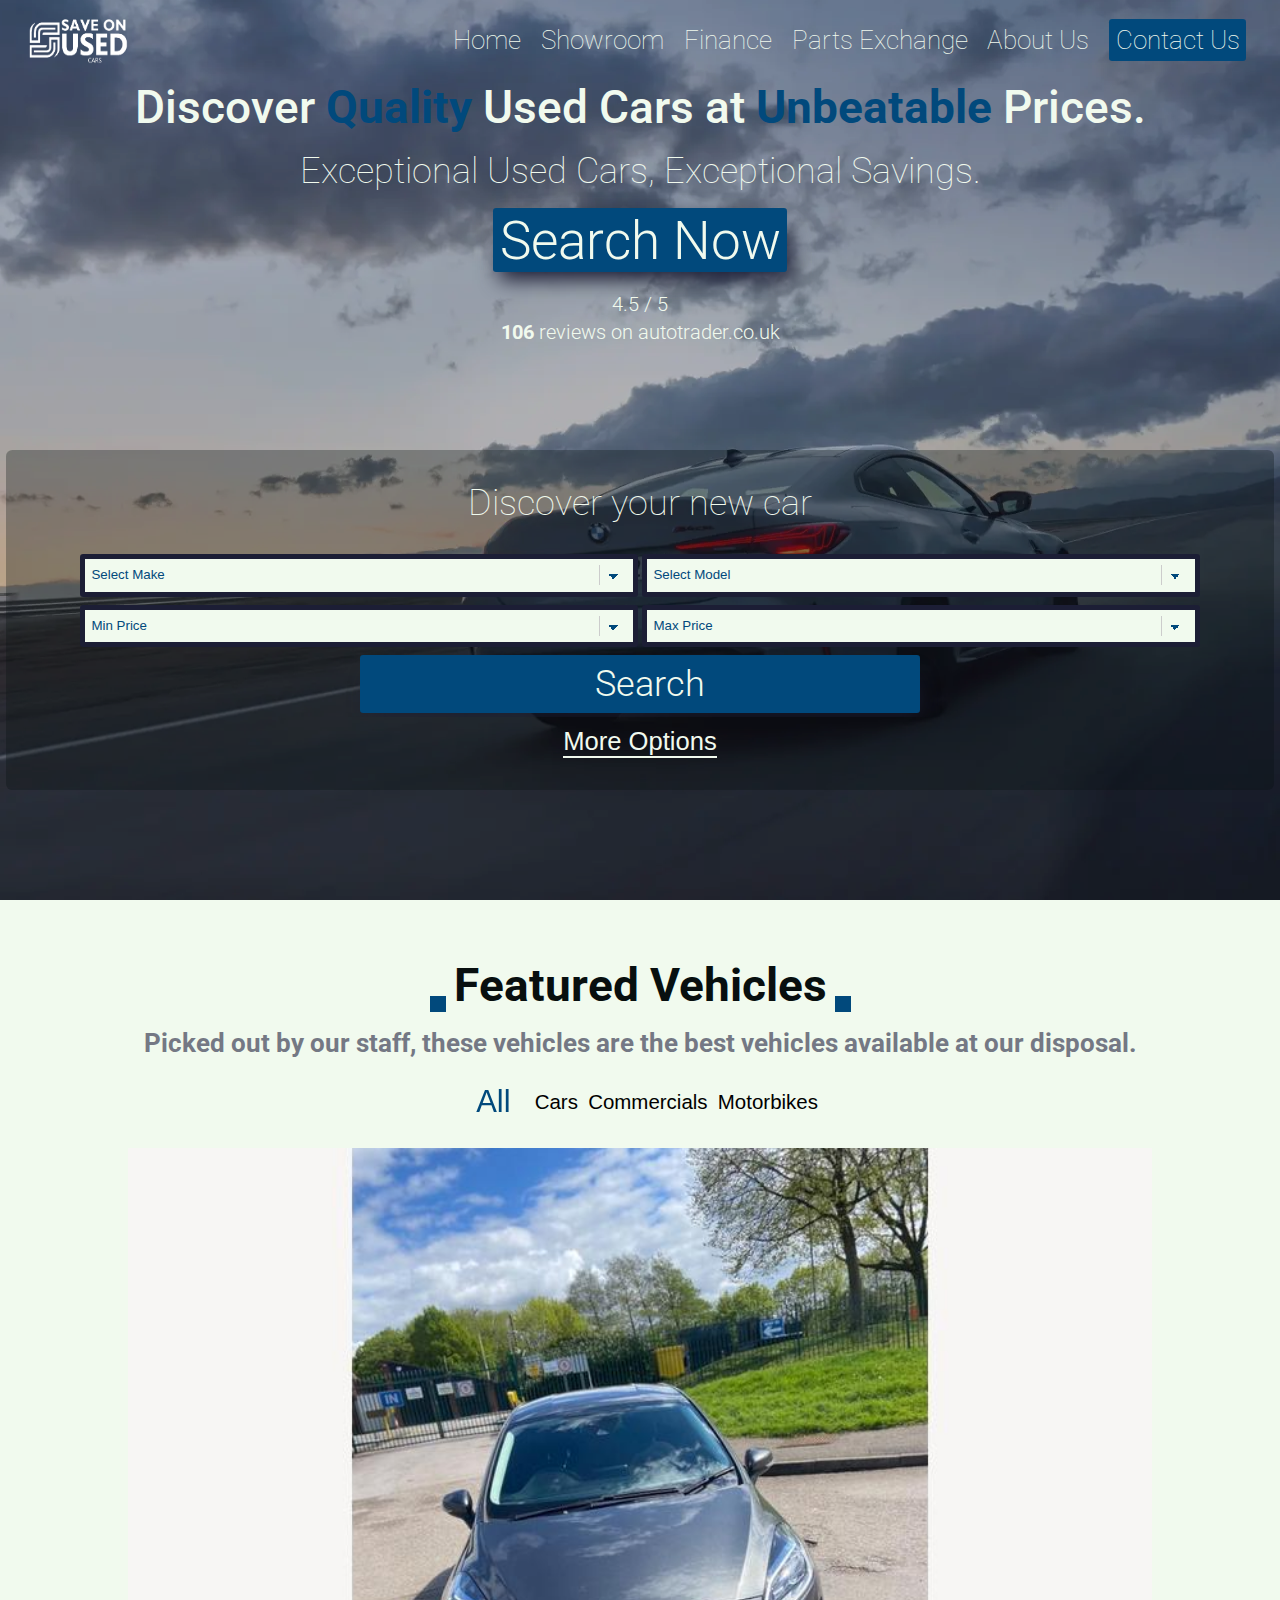
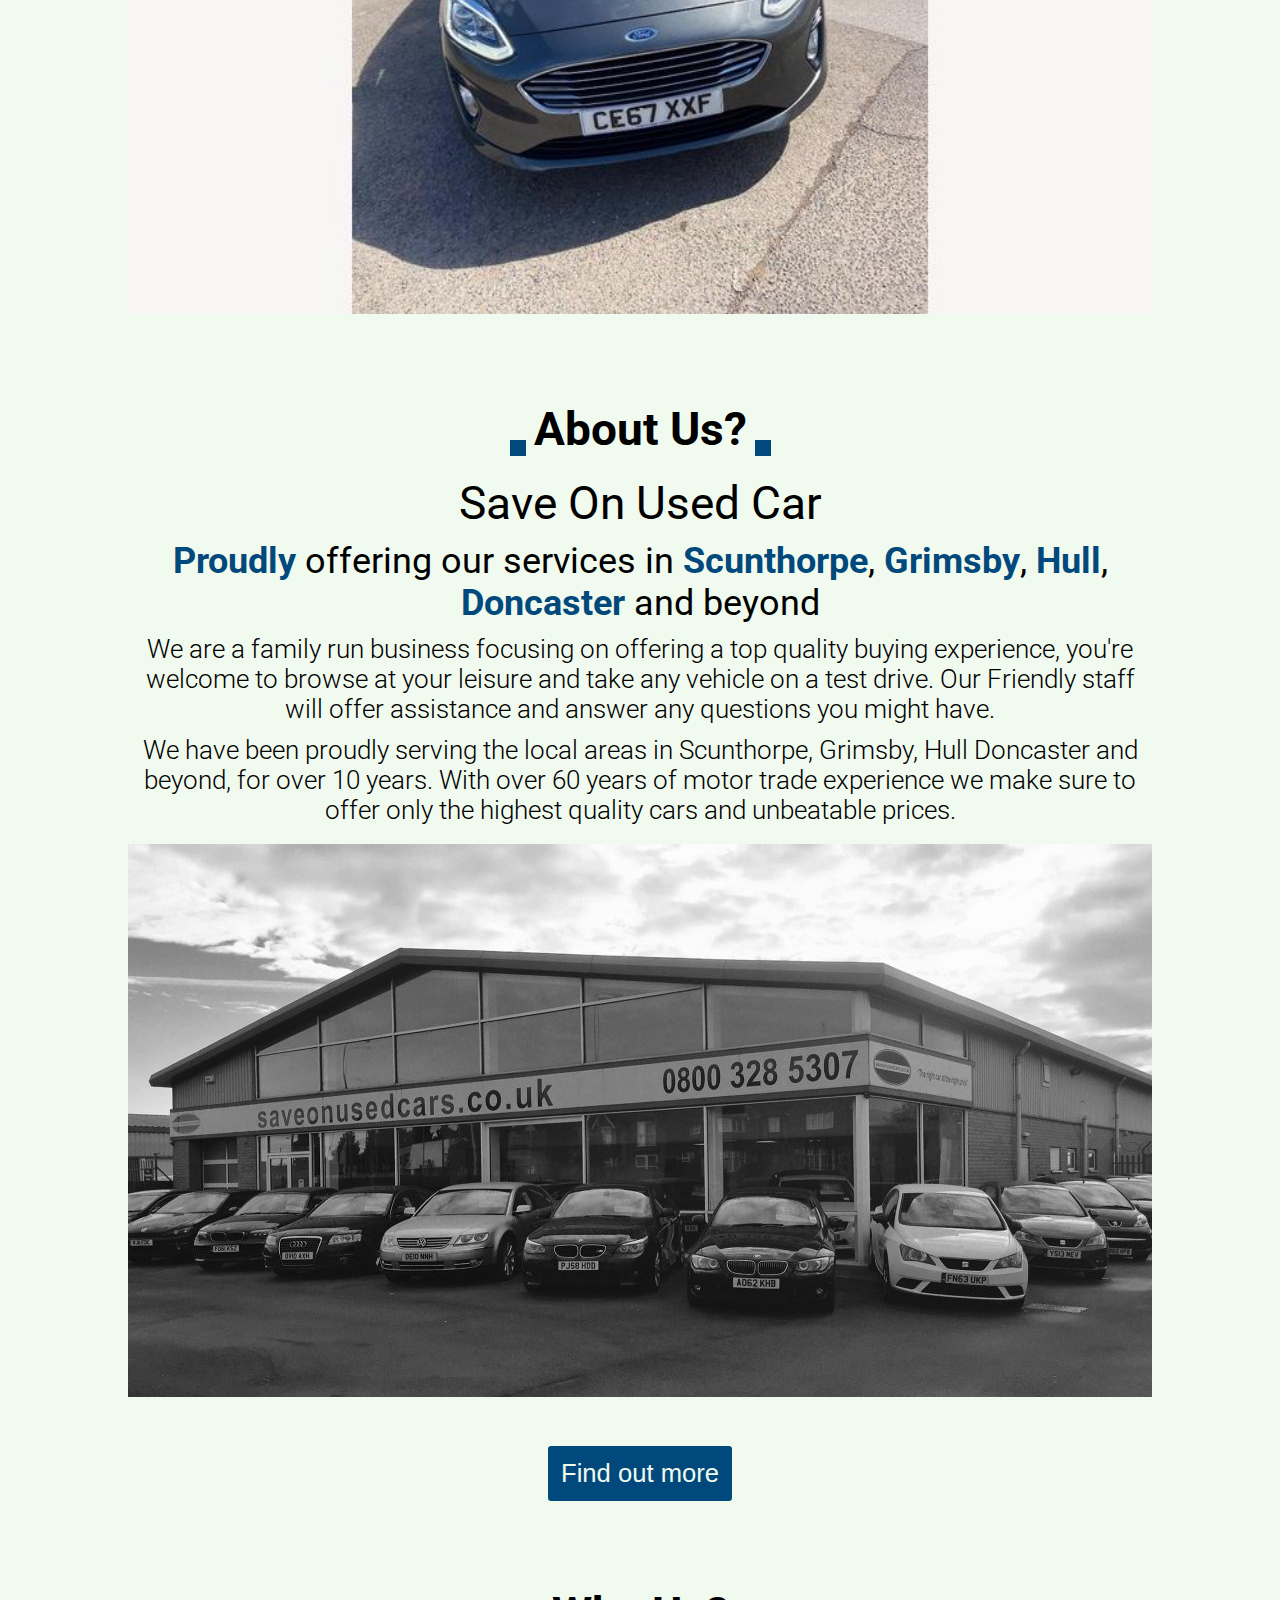
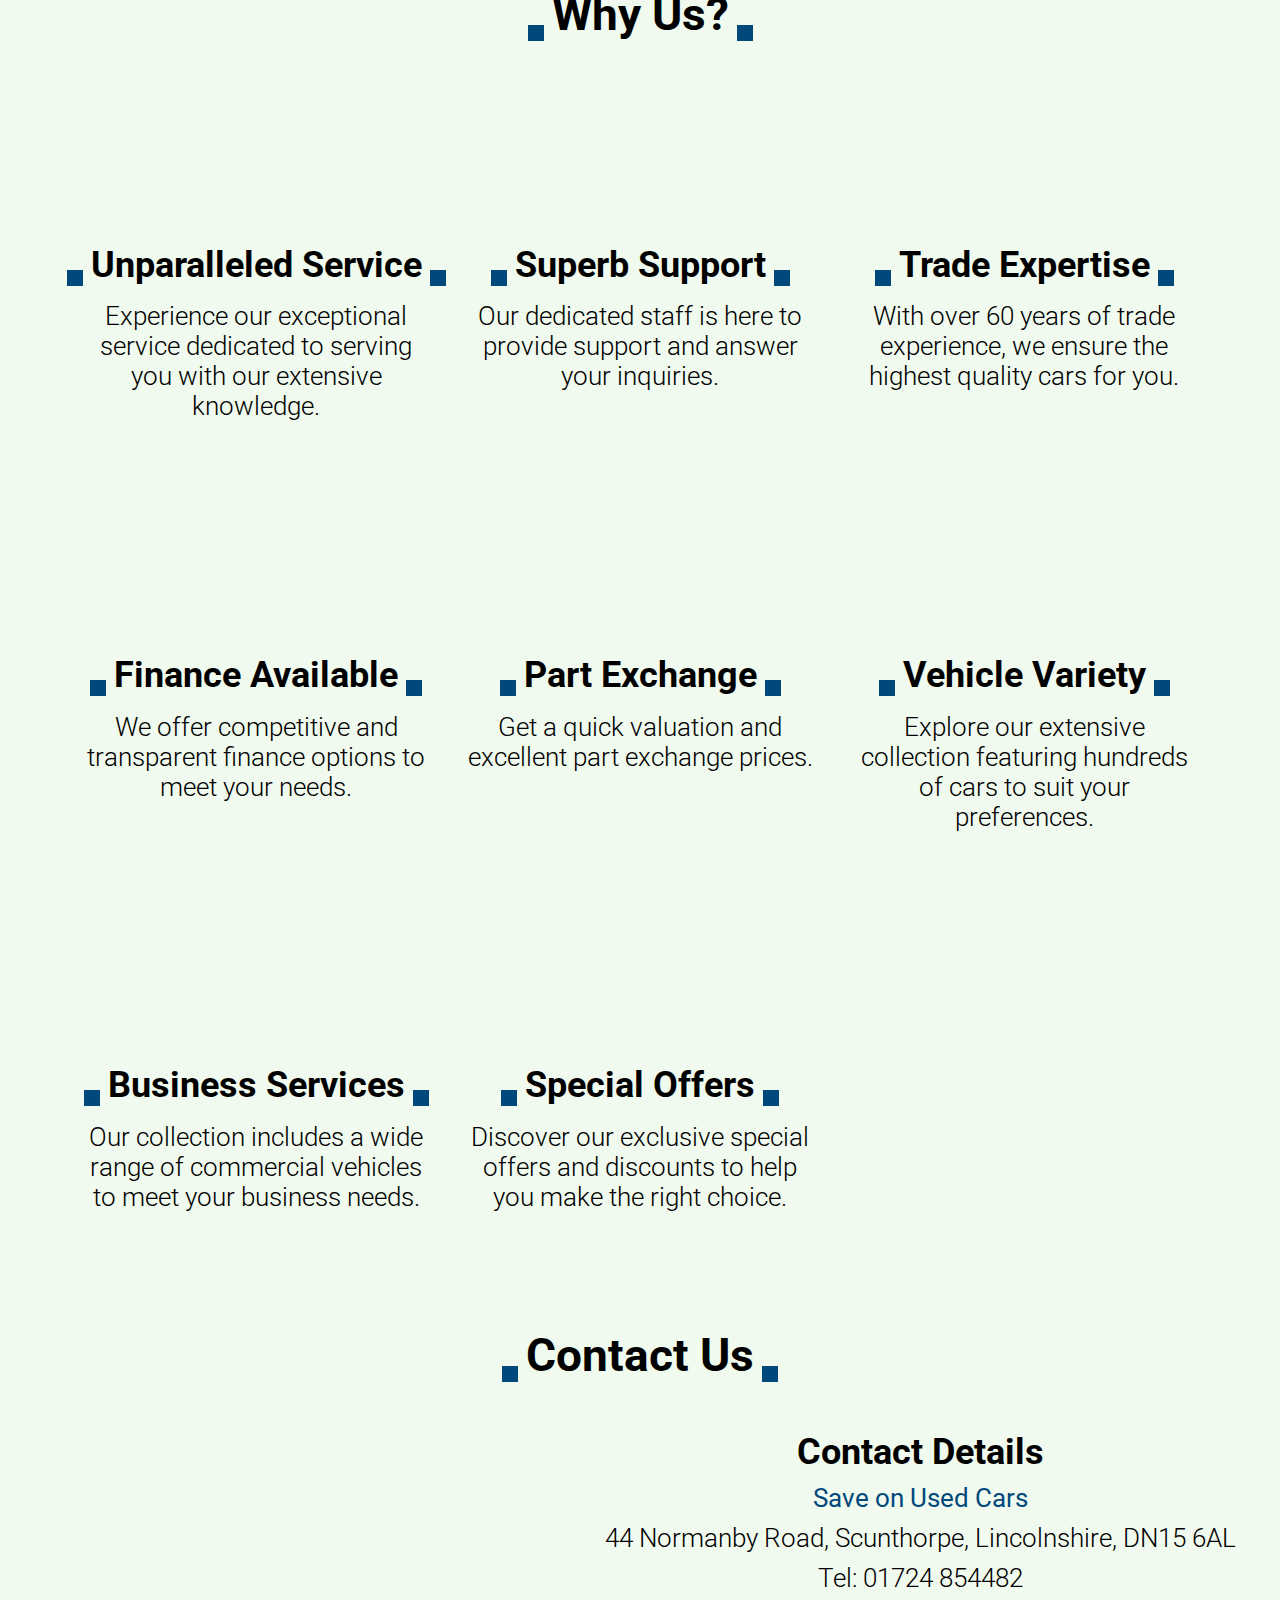
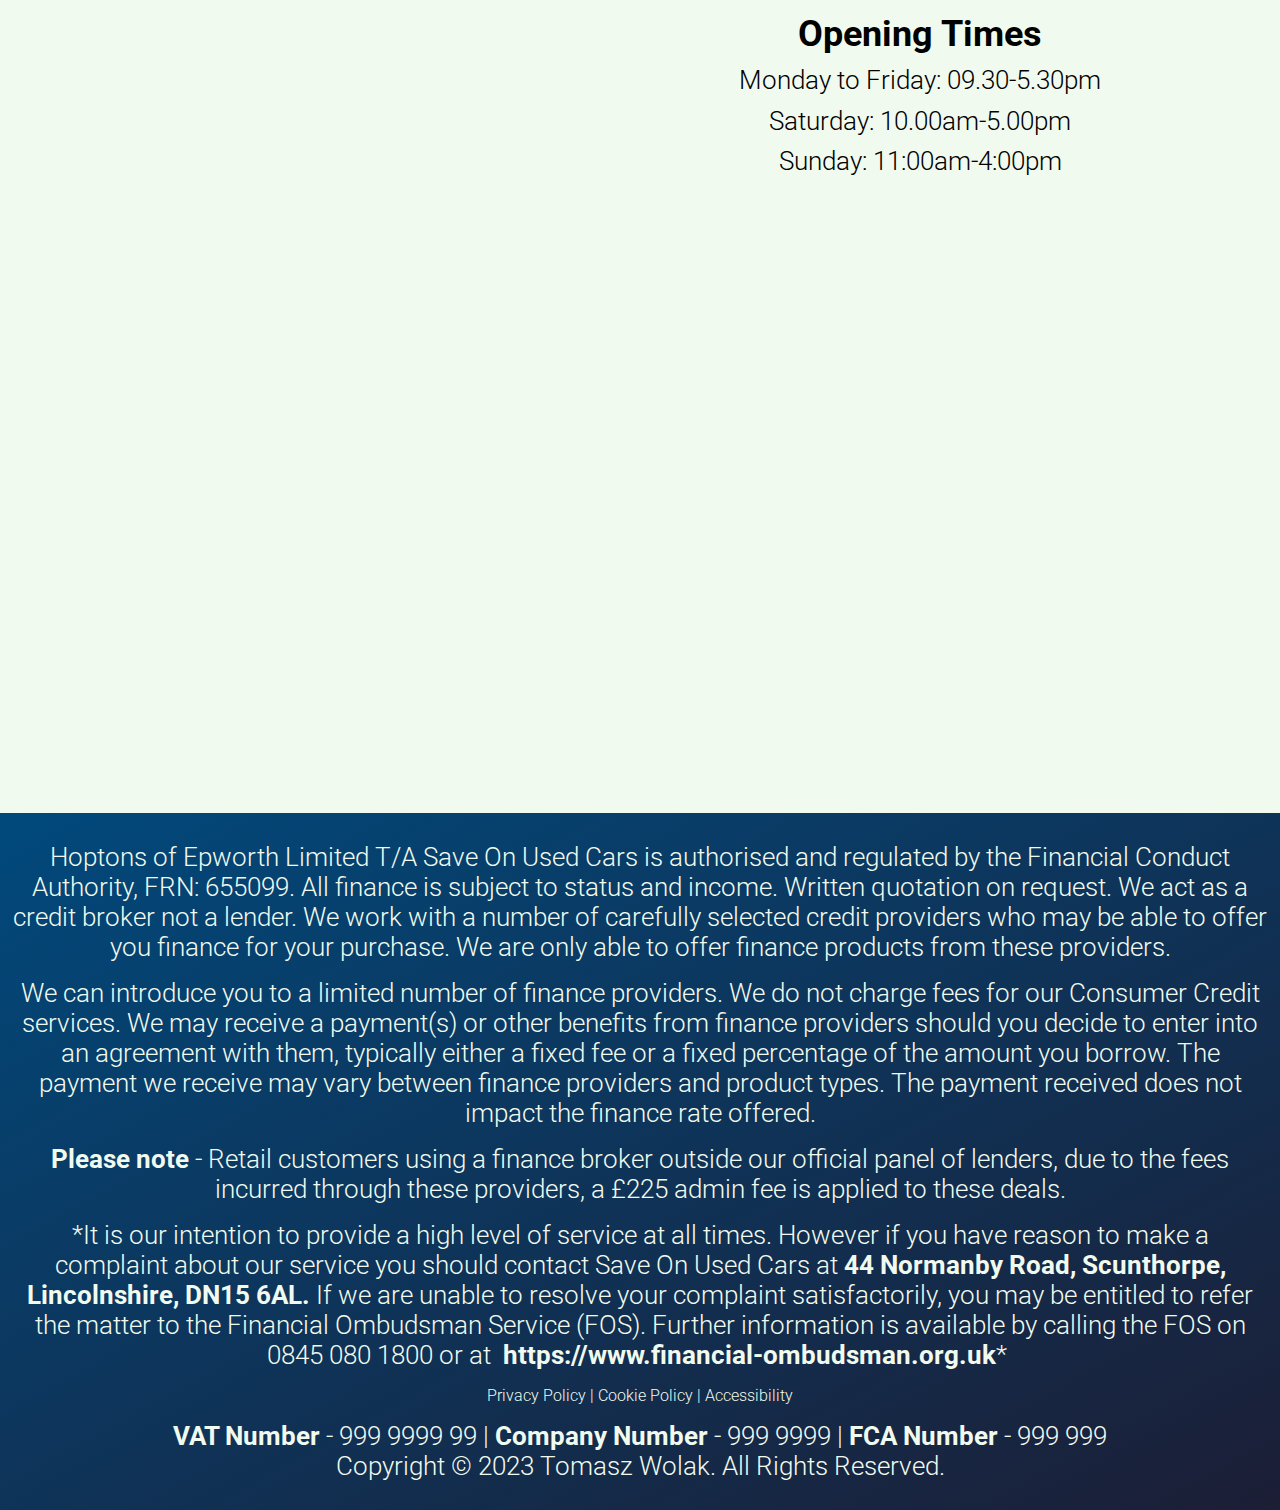
==== commit dd56f844: "Re-added the conntact section and made it fully responsive, with that home page is mostly complete n" ====
--- a/index.html
+++ b/index.html
@@ -214,6 +214,33 @@
           </div>
         </div>
       </section>
+      <section class="contact" id="contact" aria-labelledby="contact-heading">
+        <h1 class="title" id="contact-heading">Contact Us</h1>
+        <div class="contact-info">
+          <div class="contact-details">
+            <h2>Contact Details</h2>
+            <h3>Save on Used Cars</h3>
+            <p>44 Normanby Road, Scunthorpe, Lincolnshire, DN15 6AL</p>
+            <p>Tel: 01724 854482</p>
+          </div>
+          <div class="contact-opening-times">
+            <h2>Opening Times</h2>
+            <p>Monday to Friday: 09.30-5.30pm</p>
+            <p>Saturday: 10.00am-5.00pm</p>
+            <p>Sunday: 11:00am-4:00pm</p>
+          </div>
+        </div>
+        <div class="google-map-location" aria-label="Google Map Location">
+          <iframe
+            title="Find Us"
+            src="https://www.google.com/maps/embed/v1/place?key=AIzaSyB_b5uhFSHQ33JmhJuEr1g0QsIfZ24e3ic&amp;q=Save On Used Cars, DN15 6AL"
+            width="100%"
+            height="100%"
+            frameborder="0"
+            style="border: 0; position: relative"
+          ></iframe>
+        </div>
+      </section>
     </main>
   </body>
 </html>
--- a/css/home.css
+++ b/css/home.css
@@ -453,7 +453,44 @@
   color: var(--colour-text-special);
 }
 /*End of Why Us Section*/
+/*Contact Us Section*/
+section.contact {
+  display: flex;
+  flex-direction: column;
+  align-items: center;
+  justify-content: center;
+  text-align: center;
+  gap: 1.24rem;
+}
+section.contact h3 {
+  font-weight: 400;
+  font-size: var(--font-med);
+  color: var(--colour-text-special);
+}
+section.contact .google-map-location,
+section.contact .contact-info {
+  width: 100%;
+  max-width: 45rem;
 
+  padding: var(--padding-thicker);
+}
+section.contact .contact-info {
+  margin-left: auto;
+}
+
+section.contact .contact-opening-times,
+section.contact .contact-details {
+  display: flex;
+  flex-direction: column;
+  gap: 0.64rem;
+  margin-bottom: 1.24rem;
+}
+section.contact .google-map-location {
+  height: 100%;
+  aspect-ratio: 4/3;
+  margin-right: auto;
+}
+/*End of Contact Us section*/
 @media screen and (min-width: 64rem) {
 }
 @media screen and (min-width: 90rem) {
@@ -508,6 +545,15 @@
   section.search button.search-button-more {
     display: none;
   }
+  /*Contact Section Queries*/
+  section.contact {
+    display: grid;
+    grid-template-columns: 1fr 1fr;
+  }
+  section.contact .title {
+    grid-column: span 2;
+    margin-bottom: var(--padding-thicker);
+  }
 }
 @media screen and (min-width: 124rem) {
   section.hero h1 {
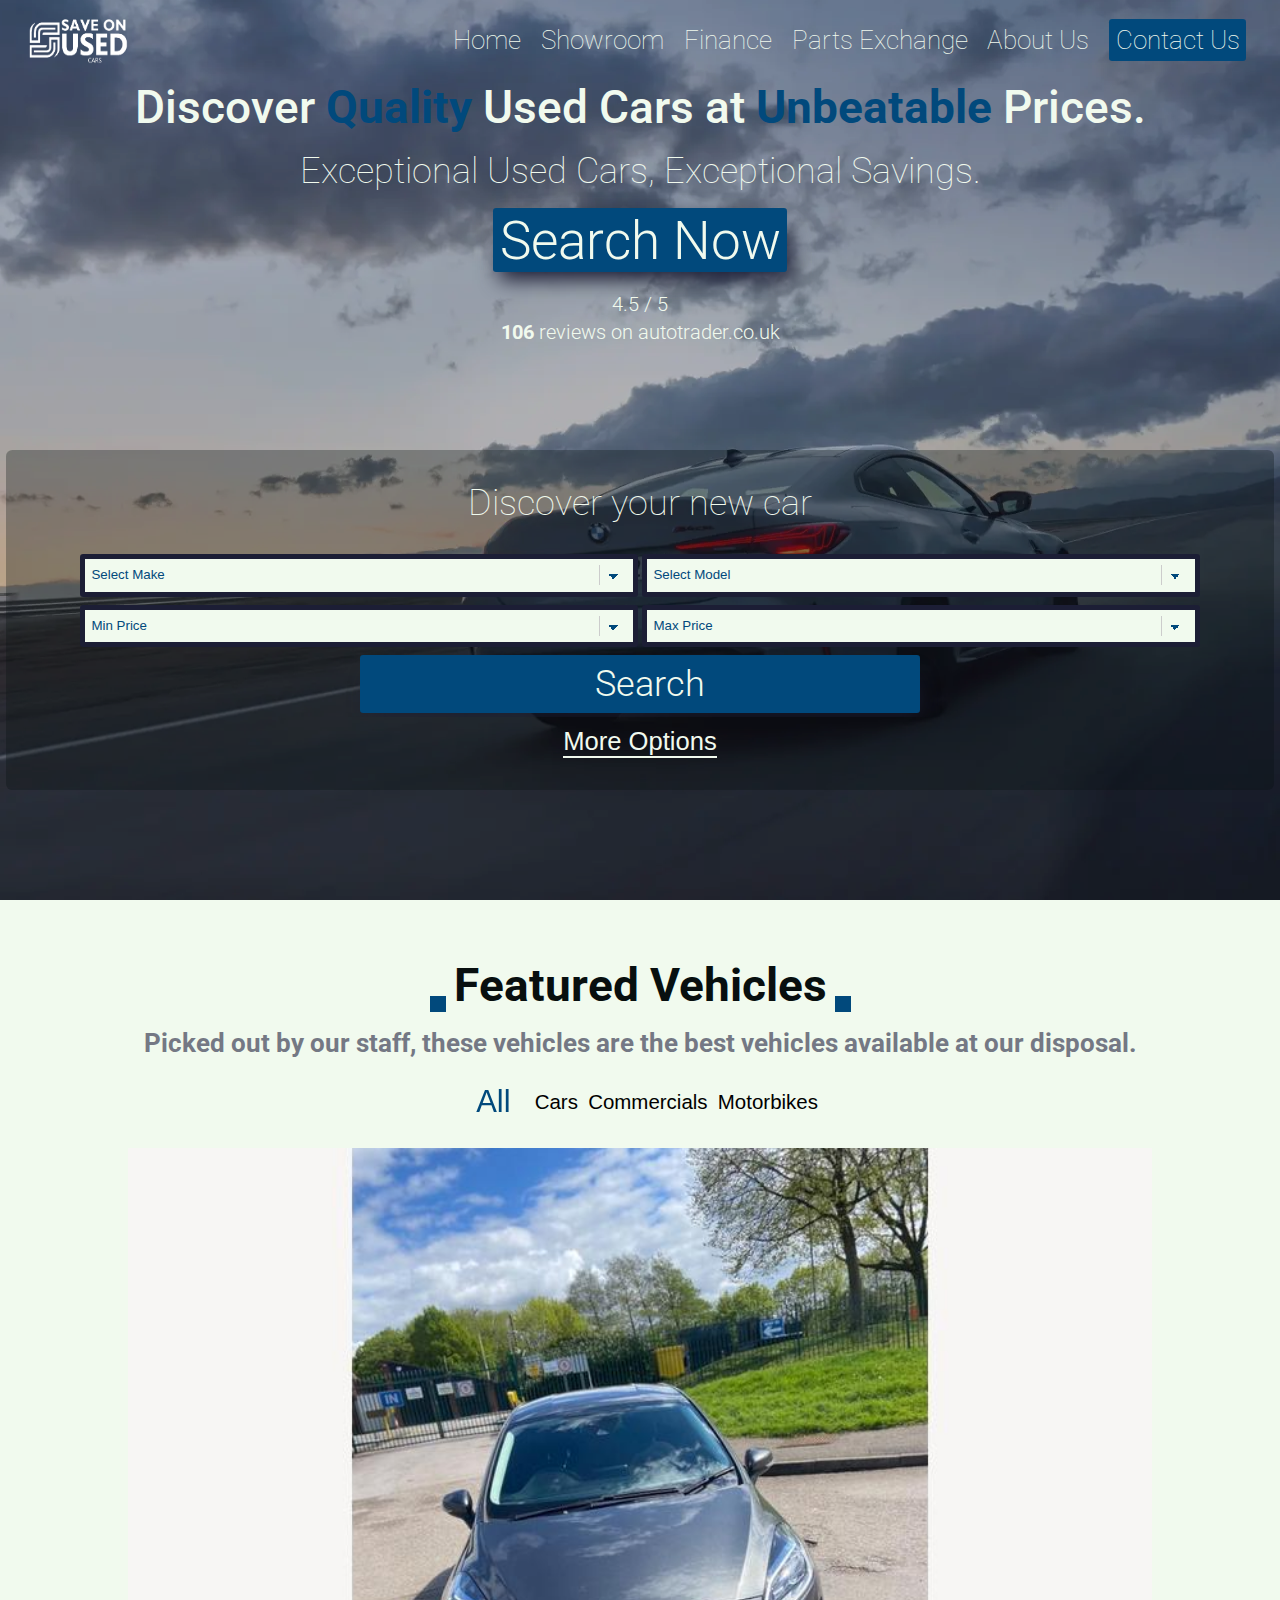
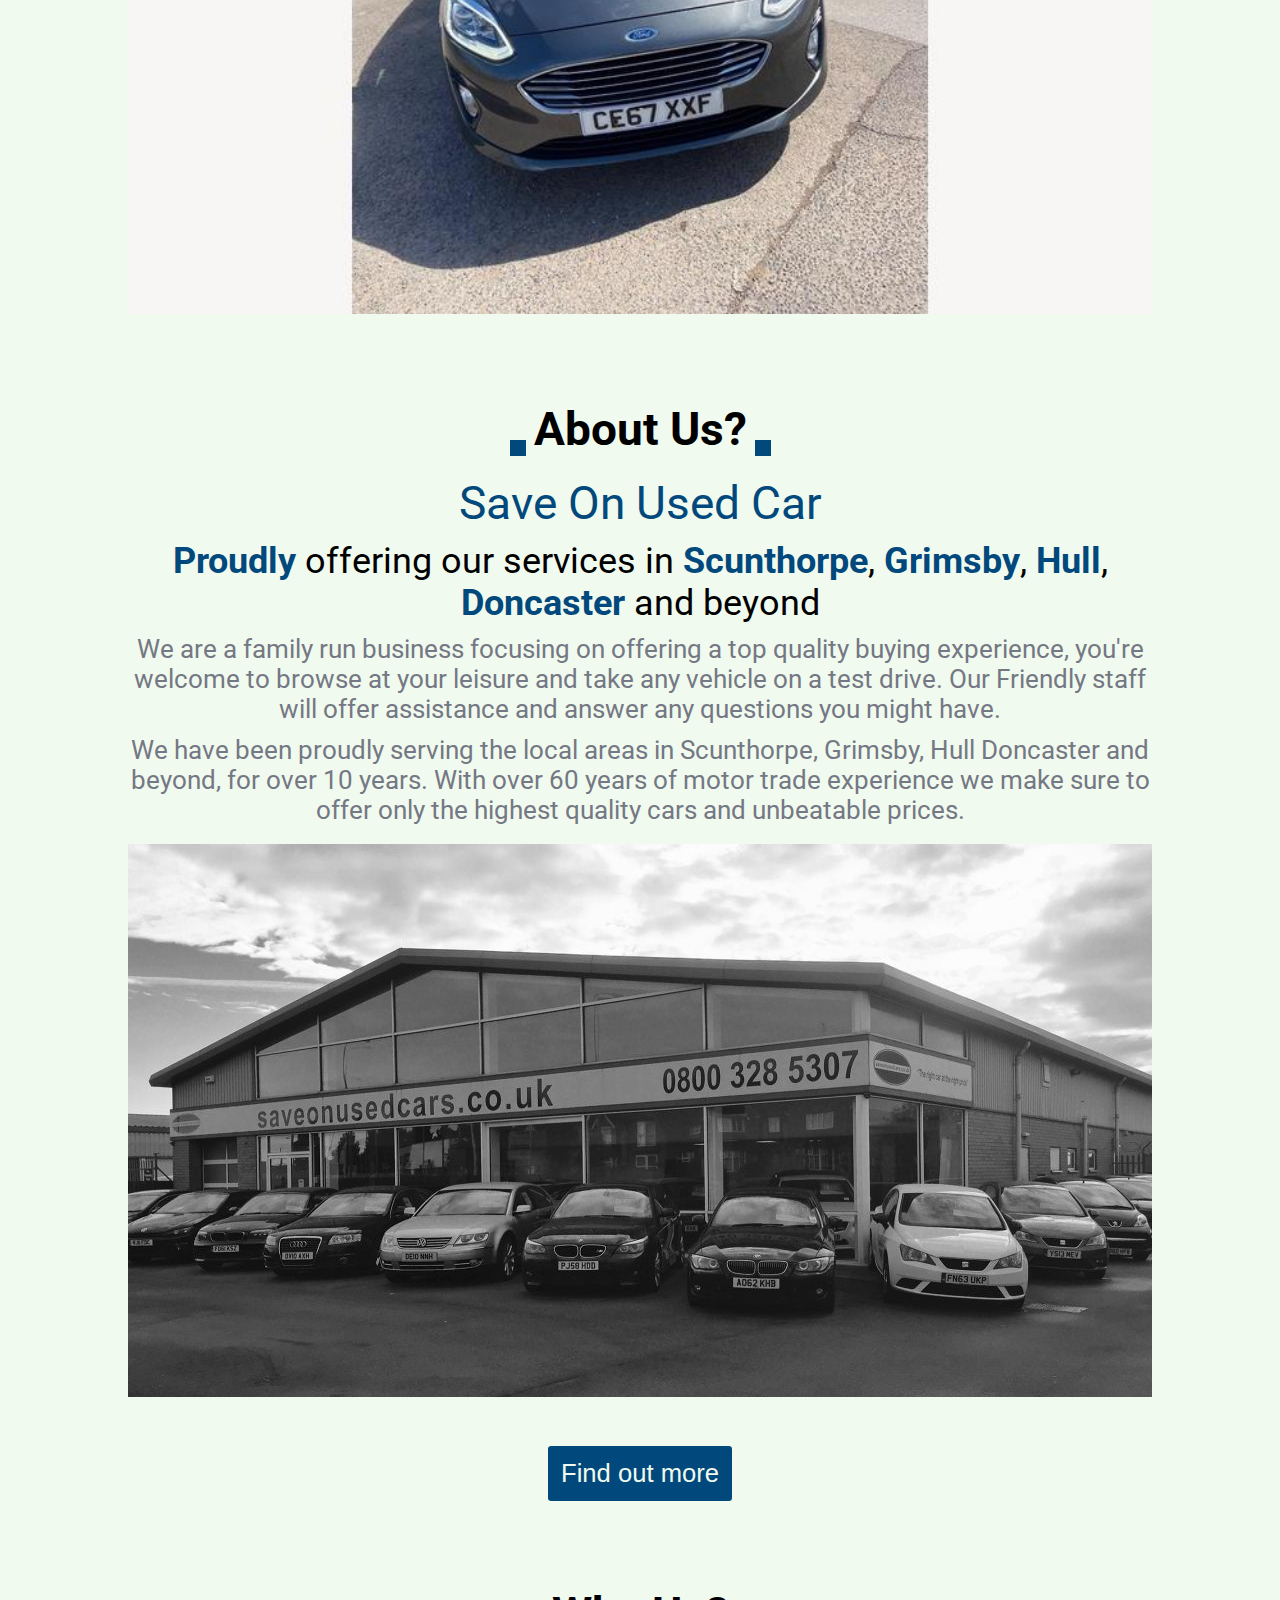
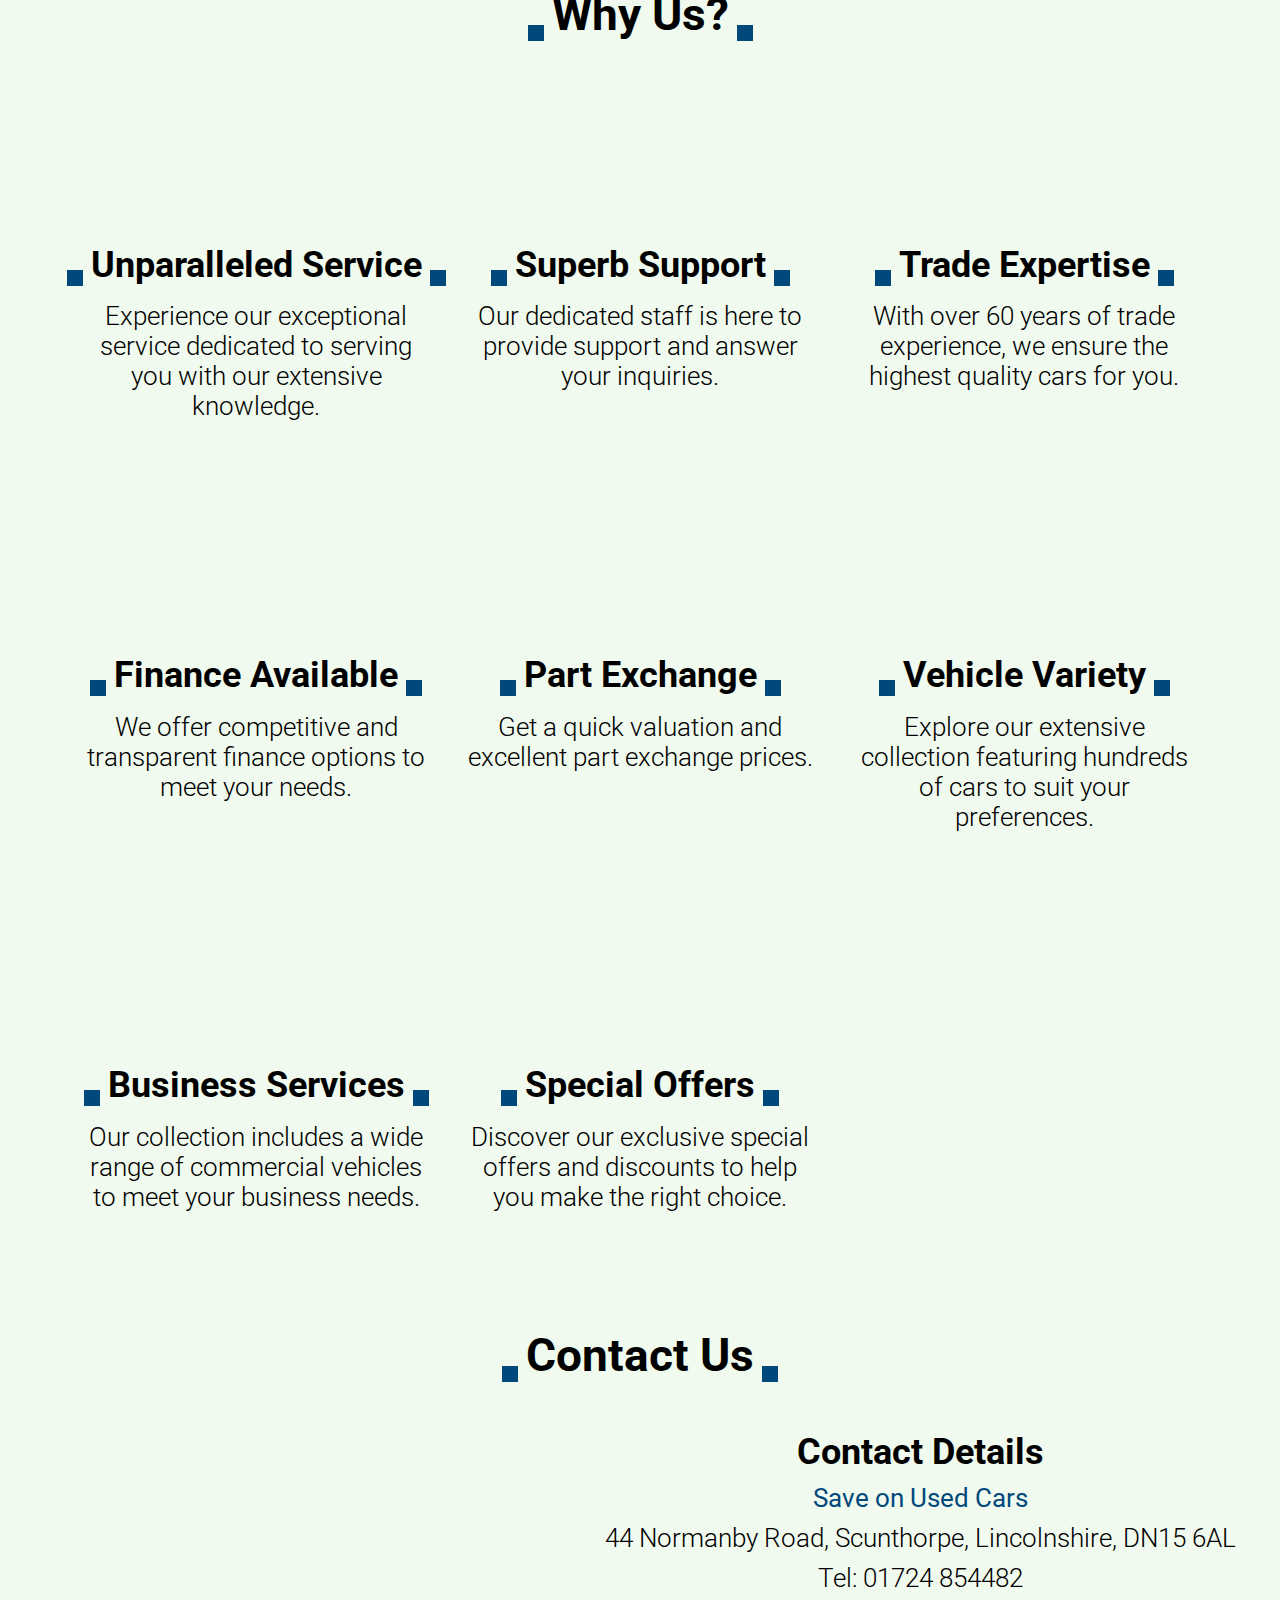
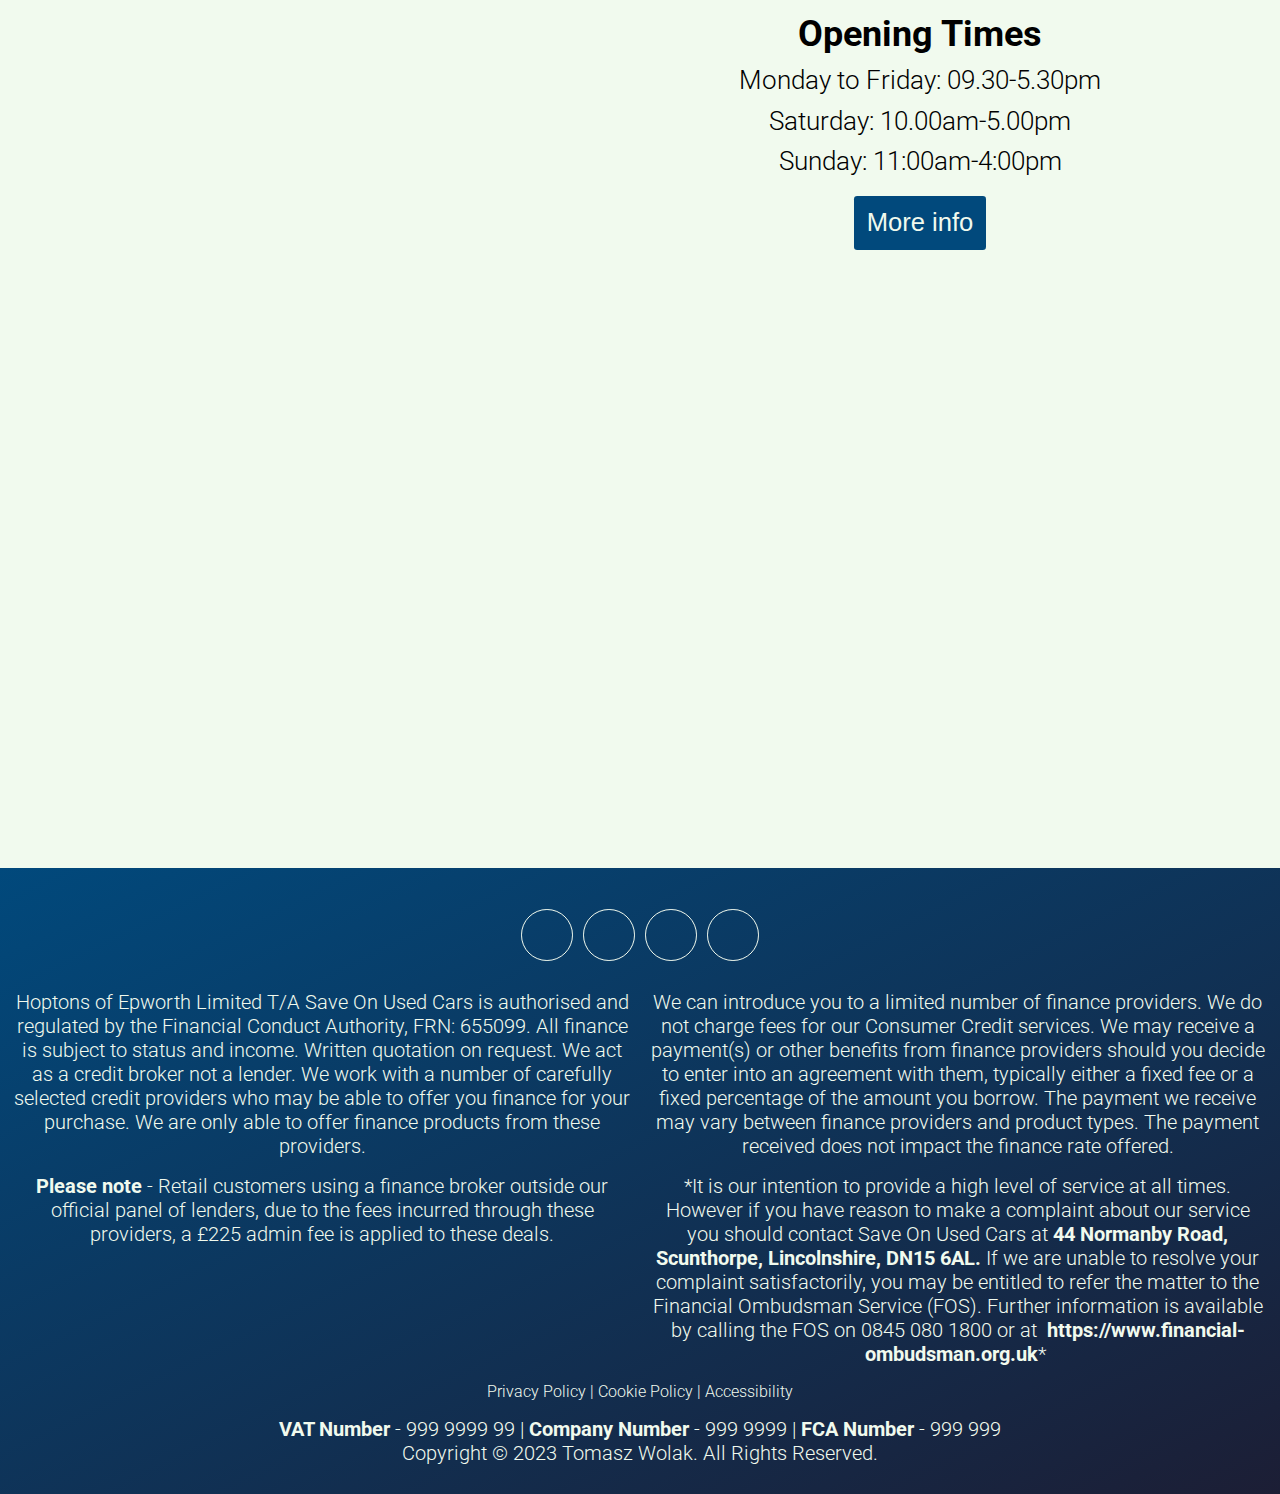
==== commit 37082b26: "Various additions to code such as revamping car.js and showroom.js" ====
--- a/index.html
+++ b/index.html
@@ -3,6 +3,7 @@
   <head>
     <meta charset="UTF-8" />
     <meta name="viewport" content="width=device-width, initial-scale=1.0" />
+    <meta name="description" content="" />
     <title>Home</title>
     <link rel="stylesheet" href="./css/main.css" />
     <link rel="stylesheet" href="./css/home.css" />
@@ -10,8 +11,8 @@
     <script type="module" src="./js/pages/index.js" defer></script>
     <link
       rel="stylesheet"
-      href="https://cdnjs.cloudflare.com/ajax/libs/font-awesome/6.4.0/css/all.min.css"
-      integrity="sha512-iecdLmaskl7CVkqkXNQ/ZH/XLlvWZOJyj7Yy7tcenmpD1ypASozpmT/E0iPtmFIB46ZmdtAc9eNBvH0H/ZpiBw=="
+      href="https://cdnjs.cloudflare.com/ajax/libs/font-awesome/6.4.2/css/all.min.css"
+      integrity="sha512-z3gLpd7yknf1YoNbCzqRKc4qyor8gaKU1qmn+CShxbuBusANI9QpRohGBreCFkKxLhei6S9CQXFEbbKuqLg0DA=="
       crossorigin="anonymous"
       referrerpolicy="no-referrer"
     />
@@ -137,7 +138,15 @@
         <div>
           <img src="./assets/images/SaveOnUsedCars.jpg" alt="Shop Picture" />
         </div>
-        <div class=""><button>Find out more</button></div>
+        <div class="">
+          <button>
+            <a
+              href="./about.html"
+              aria-label="Link to more detailed about us page."
+            ></a
+            >Find out more
+          </button>
+        </div>
       </section>
       <section class="why-us" aria-label="Why Us">
         <div>
@@ -229,6 +238,7 @@
             <p>Saturday: 10.00am-5.00pm</p>
             <p>Sunday: 11:00am-4:00pm</p>
           </div>
+          <button><a href="./contact.html"></a>More info</button>
         </div>
         <div class="google-map-location" aria-label="Google Map Location">
           <iframe
--- a/css/main.css
+++ b/css/main.css
@@ -204,6 +204,7 @@
   flex-direction: row;
   align-items: center;
   justify-content: center;
+  background-color: var(--colour-primary);
 }
 nav.nav-bar {
   position: relative;
@@ -374,6 +375,26 @@
 }
 footer section {
   margin: 0;
+  max-width: 120rem;
+  margin: auto;
+}
+footer .footer-socials {
+  font-size: var(--font-lrg);
+  padding: var(--padding-standard);
+  display: flex;
+  flex-direction: row;
+  align-items: center;
+  justify-content: center;
+  gap: 0.64rem;
+}
+footer .footer-socials a {
+  display: flex;
+  align-items: center;
+  justify-content: center;
+  width: calc(var(--font-lrg) + 1rem);
+  aspect-ratio: 1/1;
+  border: 0.1rem solid var(--colour-text-primary);
+  border-radius: 50%;
 }
 section.footer-grid {
   display: grid;
@@ -446,4 +467,36 @@
   button.nav-bar-button {
     display: none;
   }
-}
+
+  /*footer queries*/
+  section.footer-grid {
+    grid-template-columns: 1fr 1fr;
+  }
+  section.footer-grid p {
+    font-size: var(--font-sm);
+  }
+  section.footer-grid .footer-links {
+    grid-column: span 2;
+  }
+  section.footer-grid .footer-socials {
+    grid-column: span 2;
+  }
+  section.footer-grid .footer-copyright {
+    grid-column: span 2;
+  }
+}
+@media screen and (min-width: 90rem) {
+  /*footer queries*/
+  section.footer-grid {
+    grid-template-columns: 1fr 1fr 1fr 1fr;
+  }
+  section.footer-grid .footer-links {
+    grid-column: span 4;
+  }
+  section.footer-grid .footer-socials {
+    grid-column: span 4;
+  }
+  section.footer-grid .footer-copyright {
+    grid-column: span 4;
+  }
+}
--- a/css/home.css
+++ b/css/home.css
@@ -1,3 +1,6 @@
+header {
+  background-color: unset;
+}
 /*Hero Styles*/
 section.hero {
   min-height: 100vh;
@@ -372,7 +375,8 @@
   max-width: 64rem;
 }
 section.about-us h2,
-section.about-us h3 {
+section.about-us h3,
+section.about-us p {
   font-weight: 400;
 }
 section.about-us strong {
@@ -383,11 +387,15 @@
 section.about-us h2 {
   font-size: var(--font-xl);
 }
+section.about-us h2 {
+  color: var(--colour-text-special);
+}
 section.about-us h3 {
   font-size: var(--font-lrg);
 }
 section.about-us p {
   font-size: var(--font-med);
+  color: var(--colour-storm-grey);
 }
 section.about-us div:last-child {
   padding: var(--padding-thicker);
@@ -400,6 +408,7 @@
   padding: var(--padding-standard);
   transition: all 0.2s linear;
 }
+
 section.about-us button:hover {
   background: var(--colour-primary);
 }
@@ -476,6 +485,18 @@
 }
 section.contact .contact-info {
   margin-left: auto;
+}
+section.contact button {
+  color: var(--colour-text-primary);
+  font-size: var(--font-med);
+  border-radius: var(--border-radius-standard);
+  background: var(--colour-secondary);
+  padding: var(--padding-standard);
+  transition: all 0.2s linear;
+}
+
+section.contact button:hover {
+  background: var(--colour-primary);
 }
 
 section.contact .contact-opening-times,
